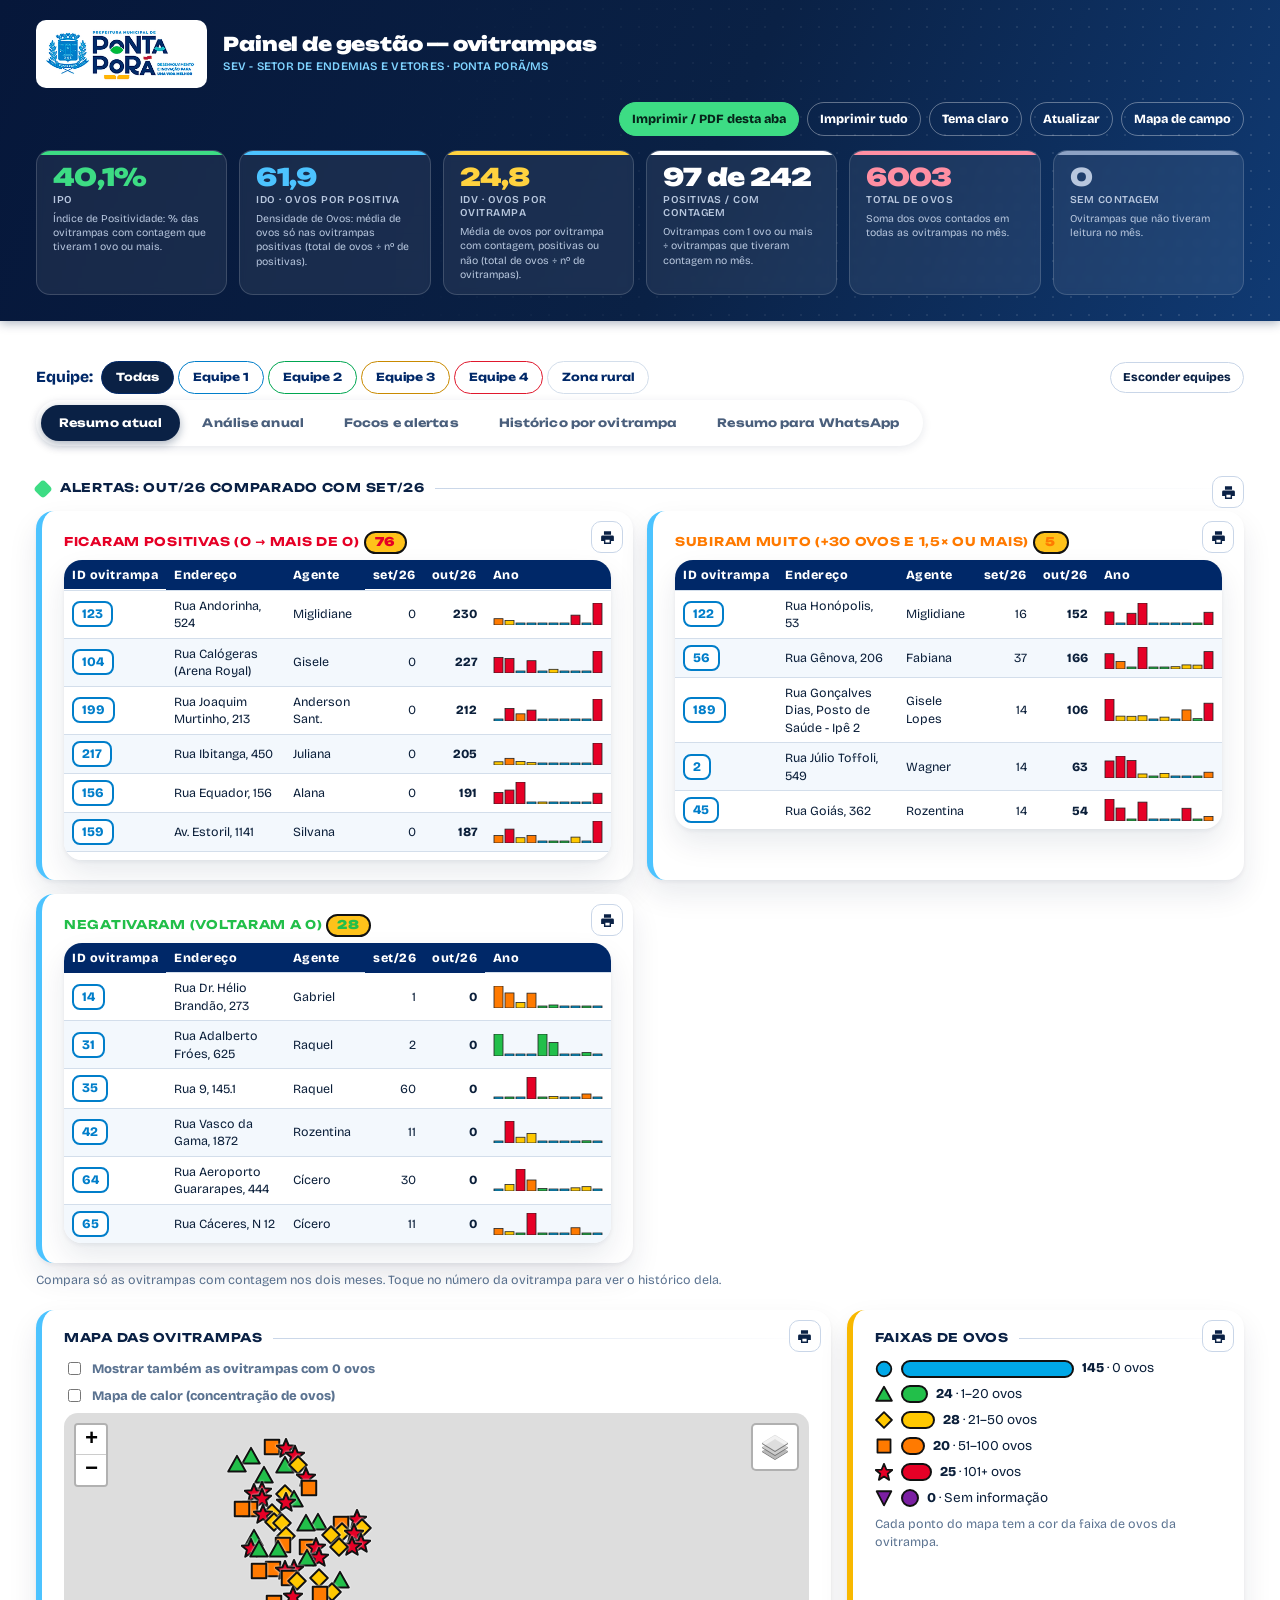
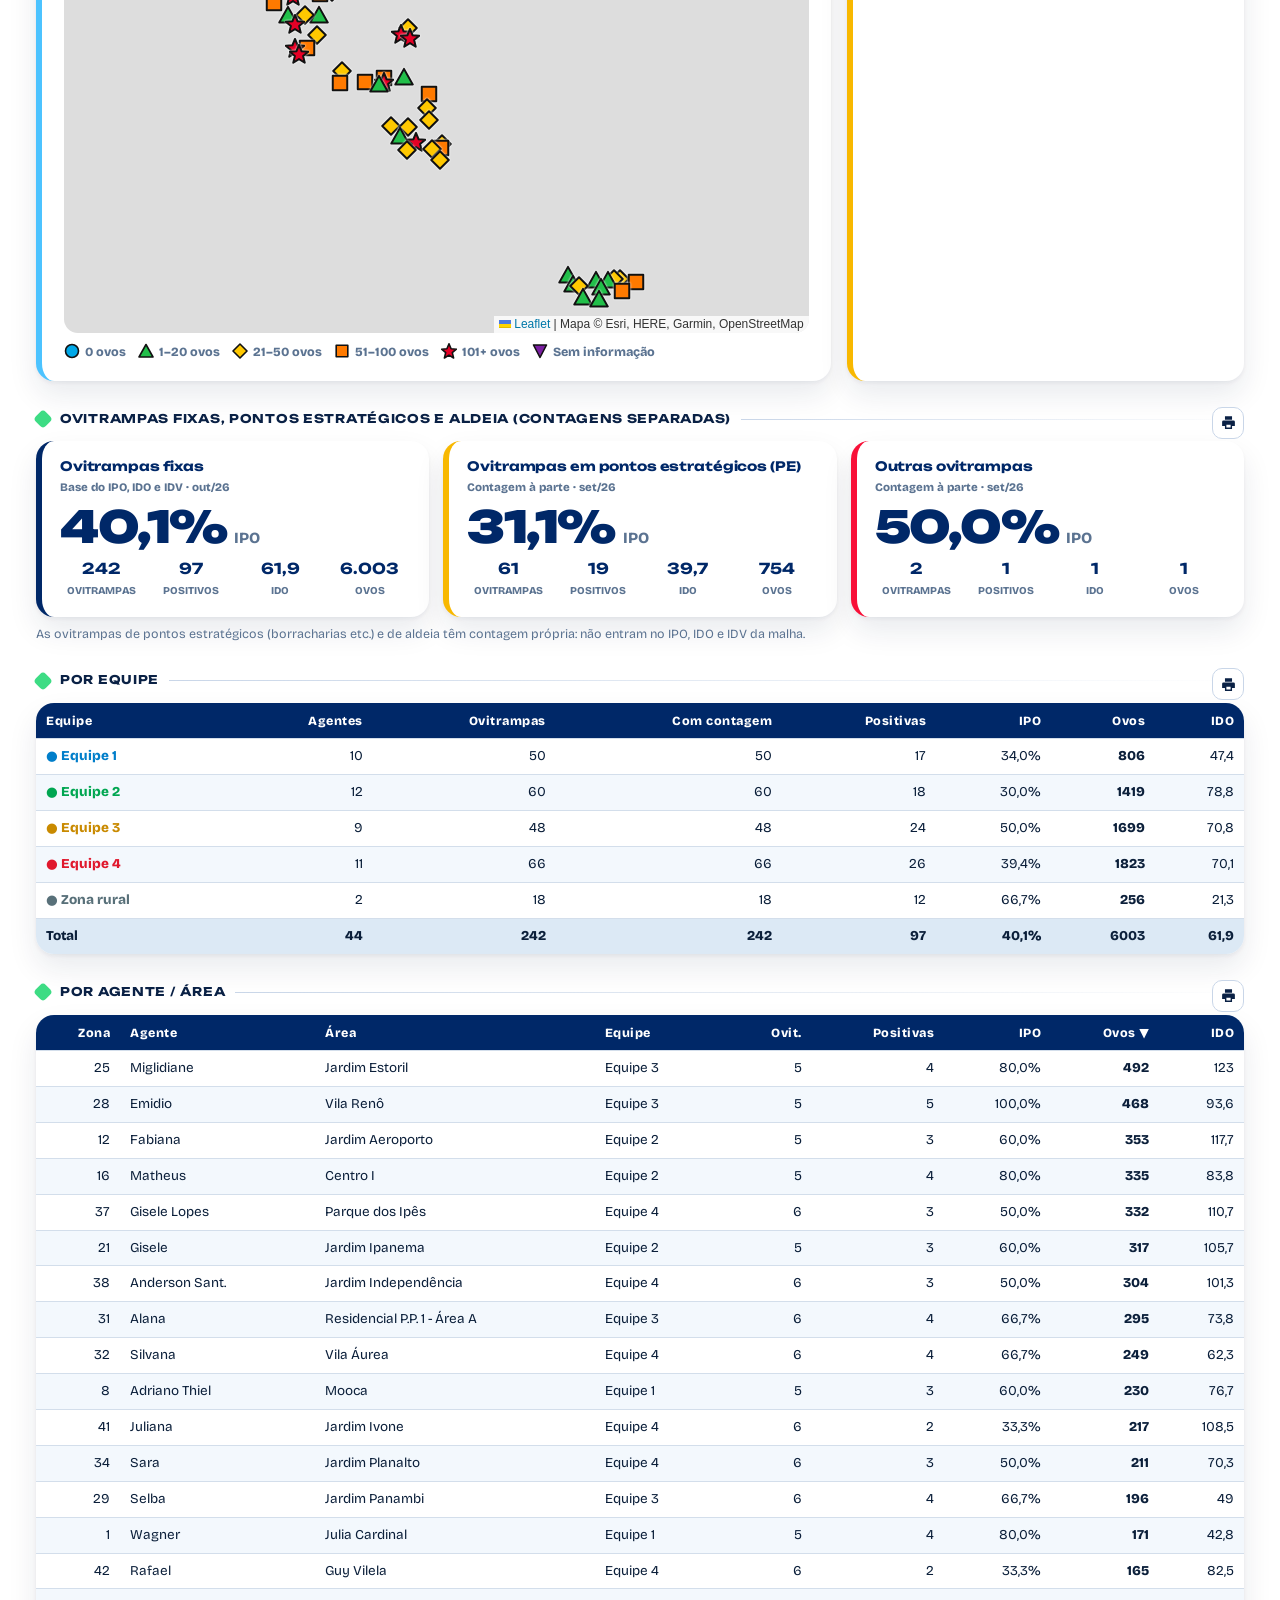
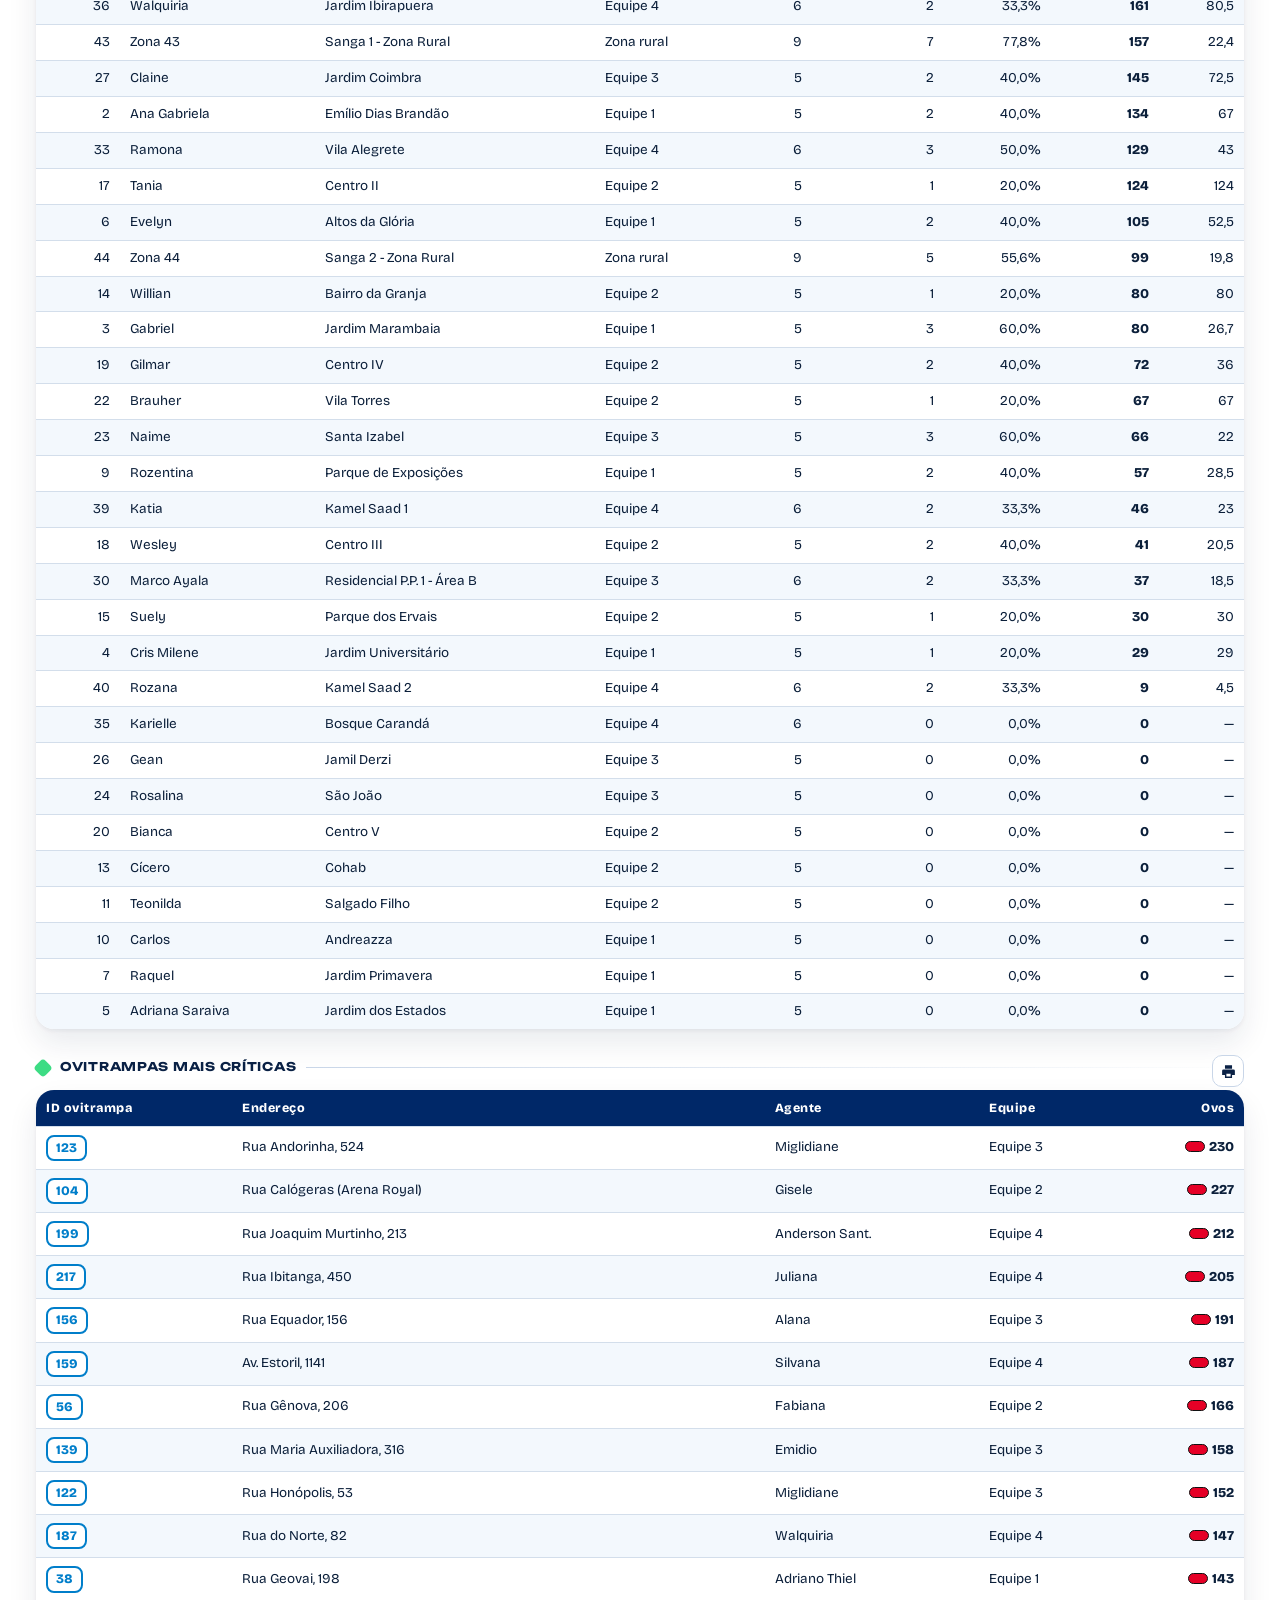
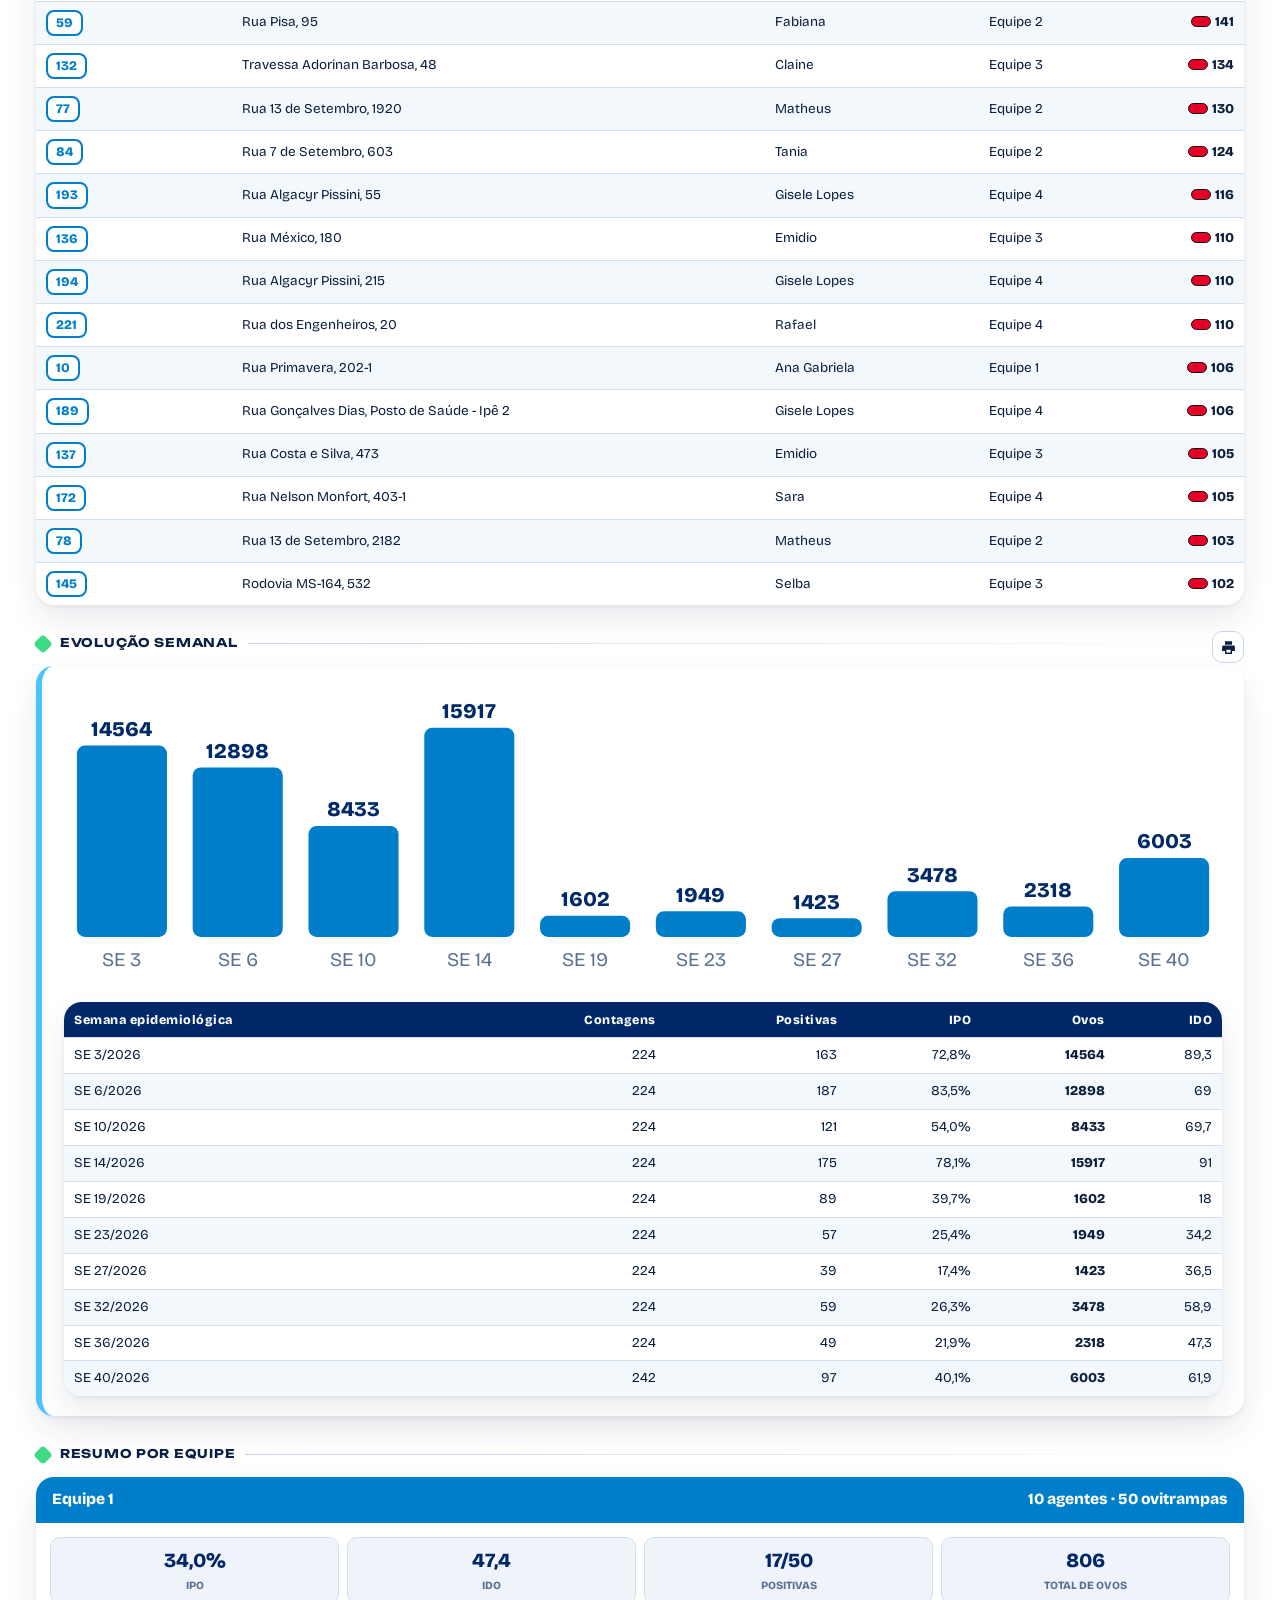
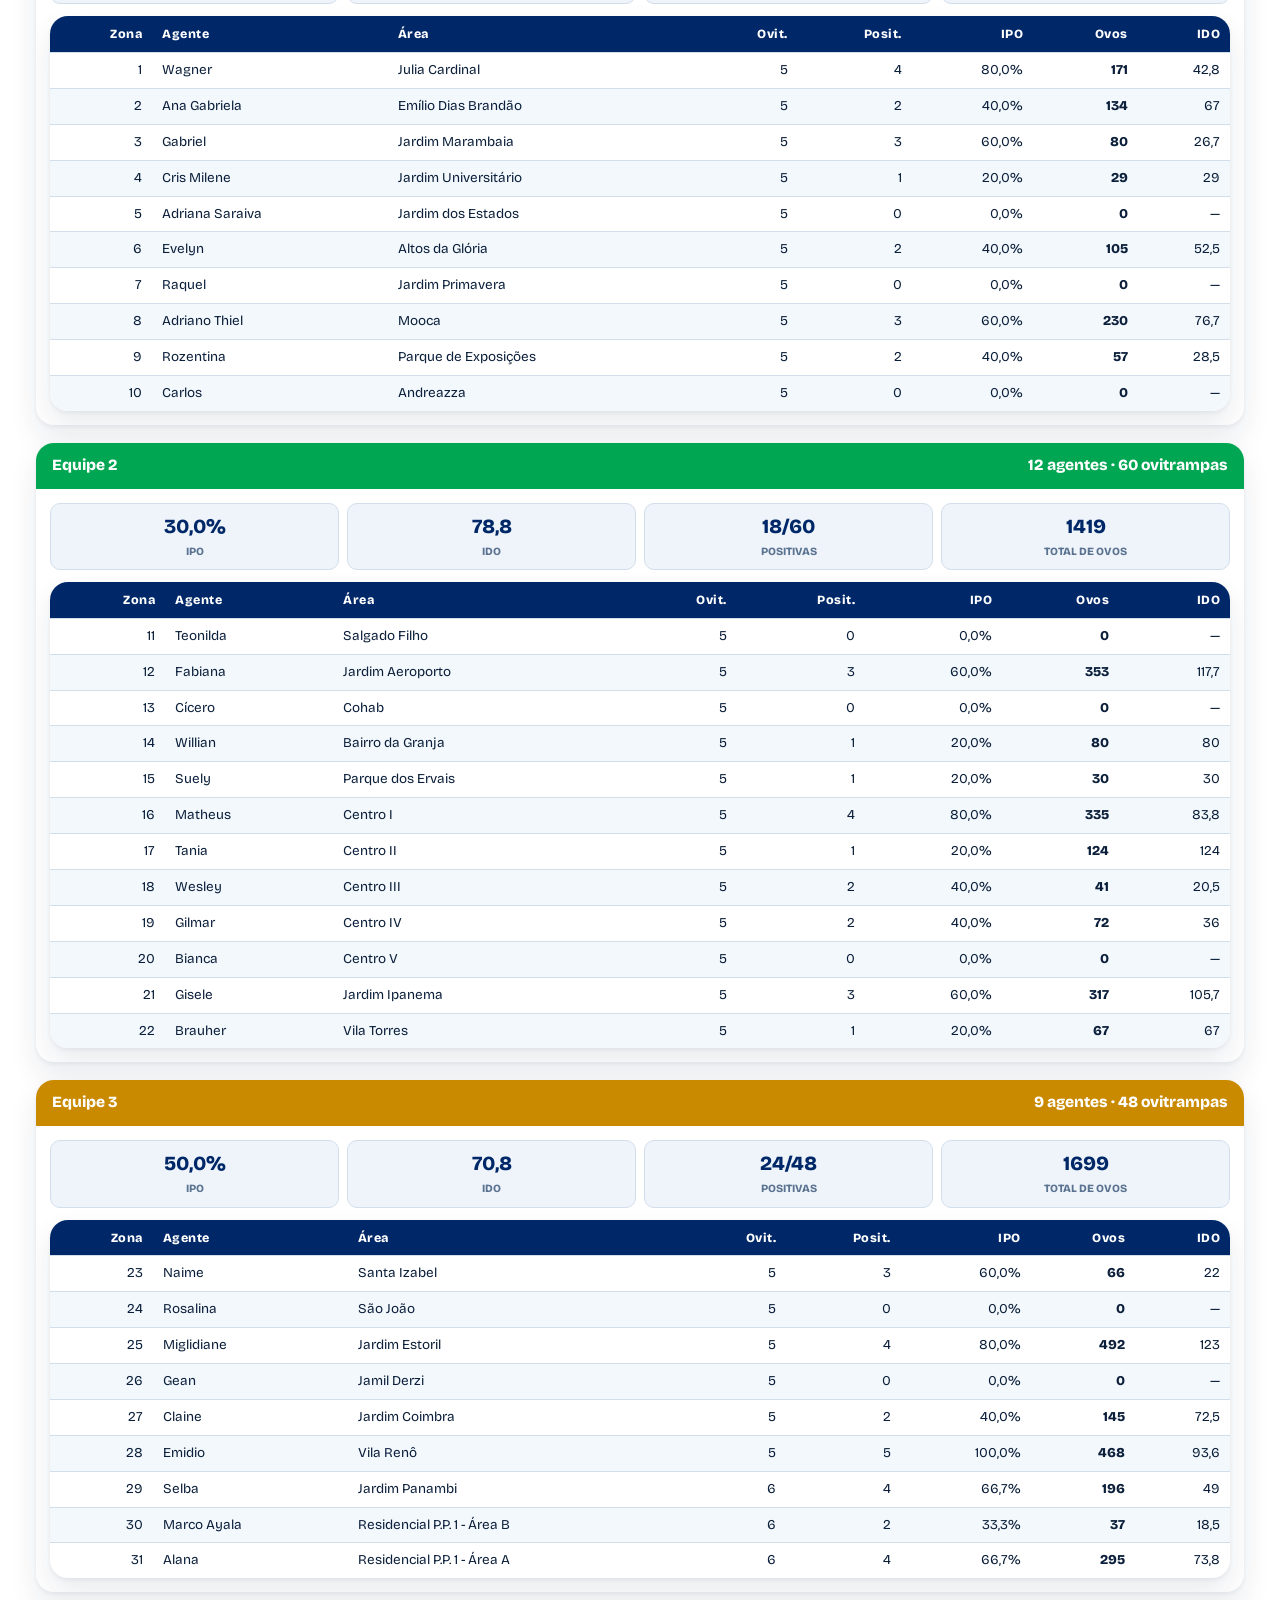
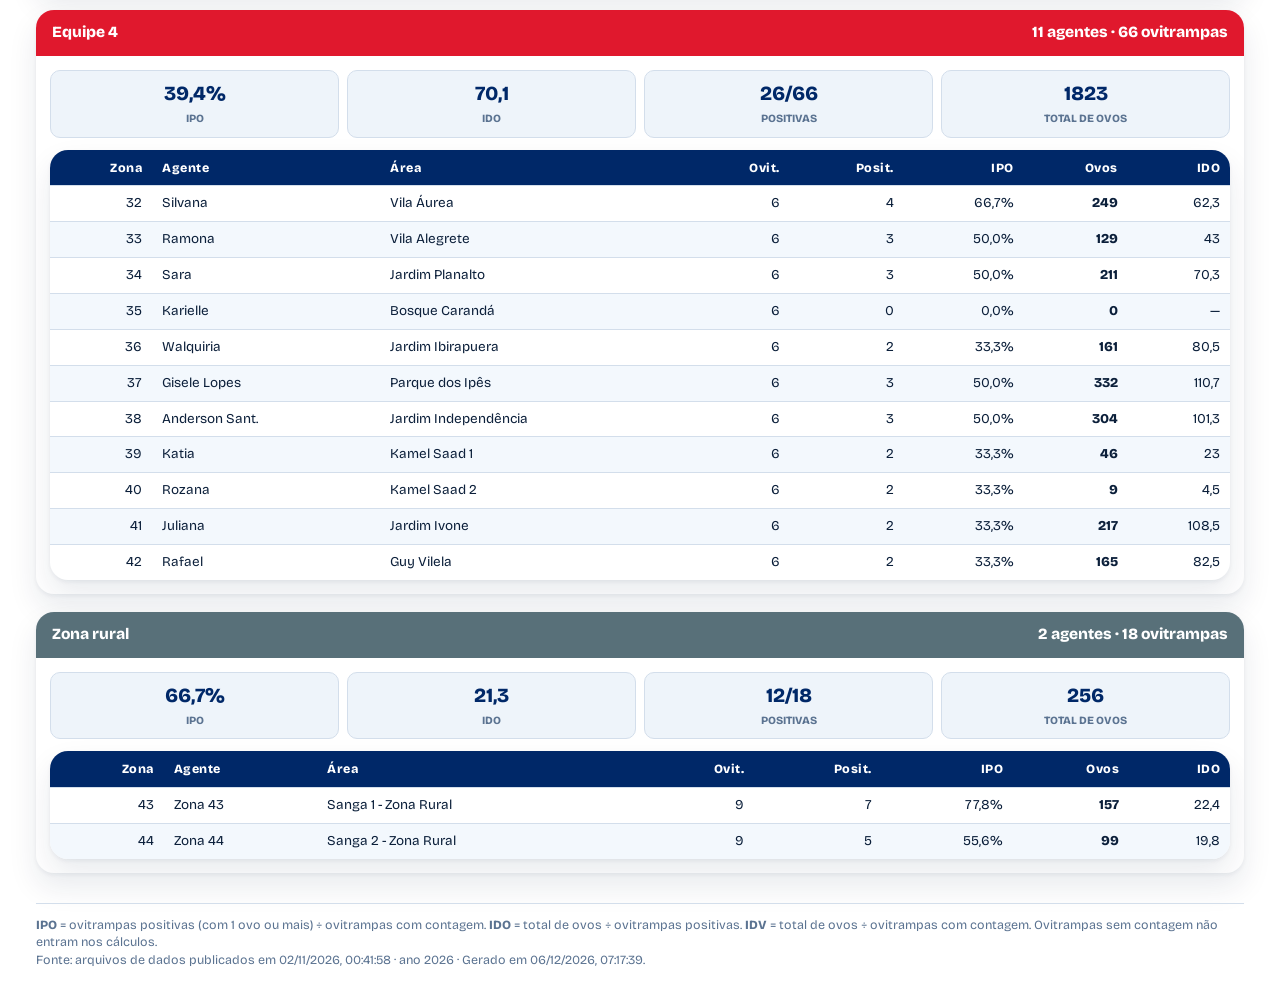
==== gestao.html @ 48244e56 "Imagens do resumo (Status e quadrada) no estilo do lira" ====
<!doctype html>
<html lang="pt-BR">
<head>
<meta charset="utf-8">
<meta name="viewport" content="width=device-width, initial-scale=1">
<meta name="theme-color" content="#002868">
<title>Painel de gestão — ovitrampas · Ponta Porã/MS</title>
<link rel="icon" type="image/png" href="assets/img/favicon.png">
<link rel="preload" href="assets/fonts/bricolage-800.woff2" as="font" type="font/woff2" crossorigin>
<link rel="preload" href="assets/fonts/unbounded-900.woff2" as="font" type="font/woff2" crossorigin>
<link rel="stylesheet" href="assets/css/tokens.css?v=28d5b64e">
<link rel="stylesheet" href="assets/vendor/leaflet.css?v=28d5b64e">
<link rel="stylesheet" href="assets/css/gestao.css?v=28d5b64e">
</head>
<body data-pagina="gestao">
<div id="splash" role="status"><div data-splash-txt>Carregando dados…</div></div>
<header class="top">
  <div class="brand"><img alt="Prefeitura Municipal de Ponta Porã" src="assets/img/logo-2x.png?v=28d5b64e" width="158" height="60"><div><h1>Painel de gestão — ovitrampas</h1><p>SEV - Setor de endemias e vetores · Ponta Porã/MS</p></div></div>
  <div class="kpis hk" id="kpis" aria-label="Indicadores gerais"></div>
  <div class="acoes noprint"><span id="atual"></span><button id="btnImp" class="pri" type="button">Imprimir / PDF desta aba</button><button id="btnImpTudo" type="button">Imprimir tudo</button><button id="btnTema" type="button" aria-pressed="false">Tema claro</button><label class="anosel" for="selAno">Ano <select id="selAno" aria-label="Ano dos resultados"></select></label><button id="btnRec" type="button">Atualizar</button><a class="bt" id="linkApp" href="index.html">Mapa de campo</a></div>
  <div class="faixa"><i style="width:38%;background:var(--navy)"></i><i style="width:30%;background:var(--blue)"></i><i style="width:14%;background:var(--green)"></i><i style="width:11%;background:var(--yellow)"></i><i style="width:7%;background:var(--red)"></i></div>
</header>
<main>
  <div id="aviso"></div>
  <section class="filtros noprint" aria-label="Filtrar por equipe"><b style="color:var(--navy)">Equipe:</b><span id="chips"></span><button type="button" id="btnEq" class="ghostbtn" aria-expanded="true">Esconder equipes</button></section>
  <nav class="tabs noprint" id="tabs" aria-label="Seções do painel"><button type="button" data-t="resumo" class="on">Resumo atual</button><button type="button" data-t="mensal">Análise anual</button><button type="button" data-t="focos">Focos e alertas</button><button type="button" data-t="hist">Histórico por ovitrampa</button><button type="button" data-t="zap">Resumo para WhatsApp</button></nav>
  <div class="tab" id="tab-resumo">
  <section id="alertas"></section>
  <section class="duas">
    <div class="cx"><h2>Mapa das ovitrampas</h2><label class="zero noprint"><input type="checkbox" class="chkZero"> Mostrar também as ovitrampas com 0 ovos</label> <label class="zero noprint"><input type="checkbox" class="chkCalor"> Mapa de calor (concentração de ovos)</label><div id="mapa"></div><div class="leg" id="leg"></div></div>
    <div class="cx"><h2>Faixas de ovos</h2><div id="dist"></div><p class="nota">Cada ponto do mapa tem a cor da faixa de ovos da ovitrampa.</p></div>
  </section>
  <section><h2>Ovitrampas fixas, pontos estratégicos e aldeia (contagens separadas)</h2><div id="aparte"></div></section>
  <section><h2>Por equipe</h2><div class="tw" id="eqTab"></div></section>
  <section><h2>Por agente / área</h2><div class="tw" id="agTab"></div></section>
  <section><h2>Ovitrampas mais críticas</h2><div class="tw" id="crit"></div></section>
  <section><h2>Evolução semanal</h2><div id="evo"></div></section>
  <section><h2 class="noprint">Resumo por equipe</h2><div id="eqCards"></div></section>
  </div>
  <div class="tab off" id="tab-mensal"></div>
  <div class="tab off" id="tab-focos"></div>
  <div class="tab off" id="tab-hist"></div>
  <div class="tab off" id="tab-zap"></div>
  <footer id="rod"></footer>
</main>



<script src="assets/vendor/leaflet.js?v=28d5b64e"></script>
<script src="assets/vendor/leaflet-heat.js?v=28d5b64e"></script>
<script src="assets/js/boot.js?v=28d5b64e"></script>
<script src="assets/js/gestao/01-base.js?v=28d5b64e"></script>
<script src="assets/js/gestao/02-anual-focos.js?v=28d5b64e"></script>
<script src="assets/js/gestao/03-alertas-hist.js?v=28d5b64e"></script>
<script src="assets/js/gestao/04-imprimir.js?v=28d5b64e"></script>
<script src="assets/js/gestao/05-whatsapp.js?v=28d5b64e"></script>
<script src="assets/js/gestao/05b-zap-imagem.js?v=0"></script>
<script src="assets/js/gestao/06-extras.js?v=28d5b64e"></script>
</body>
</html>
---- assets/css/tokens.css ----
/* tokens.css — identidade visual da Prefeitura de Ponta Porã (cores extraídas da logo oficial) */
@font-face{font-family:'Archivo';font-style:normal;font-weight:400;font-display:swap;src:url(../fonts/archivo-400.woff2) format('woff2')}
@font-face{font-family:'Archivo';font-style:normal;font-weight:600;font-display:swap;src:url(../fonts/archivo-600.woff2) format('woff2')}
@font-face{font-family:'Archivo';font-style:normal;font-weight:800;font-display:swap;src:url(../fonts/archivo-800.woff2) format('woff2')}

@font-face{font-family:'Unbounded';font-weight:700;font-display:swap;src:url(../fonts/unbounded-700.woff2) format('woff2')}
@font-face{font-family:'Unbounded';font-weight:900;font-display:swap;src:url(../fonts/unbounded-900.woff2) format('woff2')}
@font-face{font-family:'Bricolage';font-weight:400;font-display:swap;src:url(../fonts/bricolage-400.woff2) format('woff2')}
@font-face{font-family:'Bricolage';font-weight:600;font-display:swap;src:url(../fonts/bricolage-600.woff2) format('woff2')}
@font-face{font-family:'Bricolage';font-weight:800;font-display:swap;src:url(../fonts/bricolage-800.woff2) format('woff2')}

:root{
  /* marca */
  --marinho-900:#001a47; --marinho-800:#00215c; --marinho:#002868; --marinho-600:#143d86;
  --azul:#007eca; --azul-700:#0066a8; --azul-200:#bcdcf1; --azul-100:#e1f0fa; --azul-50:#f0f8fd;
  --ciano:#00a8d8; --verde:#00b838; --verde-700:#08892c; --verde-100:#dcf6e4;
  --amarelo:#f8b800; --amarelo-100:#fff3cf; --vermelho:#f81038; --vermelho-700:#c3072a; --vermelho-100:#ffe3e8;
  /* neutros com o matiz do marinho */
  --ink:#0b1f3a; --tx-2:#35506f; --mute:#5b7391; --mute-2:#8798b0;
  --line:#d3deeb; --line-2:#e6edf5; --surface:#fff; --canvas:#f3f6fb; --panel:#fff;
  /* semânticos */
  --brand:var(--marinho); --link:var(--azul-700); --err:var(--vermelho-700); --warn:#8a5300; --warn-bg:var(--amarelo-100); --ok:var(--verde-700); --sel:#ffc21a;
  /* tipografia */
  --font:'Bricolage','Archivo','Segoe UI',system-ui,-apple-system,'Helvetica Neue',Arial,sans-serif;
  --font-d:'Unbounded','Bricolage','Archivo',system-ui,sans-serif;
  --fs-xs:.75rem; --fs-sm:.8125rem; --fs-md:.9375rem; --fs-lg:1.125rem; --fs-xl:1.375rem; --fs-2xl:1.75rem;
  /* espaçamento (base 4 px) */
  --s1:4px; --s2:8px; --s3:12px; --s4:16px; --s5:24px; --s6:32px; --s7:48px;
  /* forma e profundidade */
  --r-sm:6px; --r-md:10px; --r-lg:16px; --r-pill:999px;
  --sh-1:0 1px 2px rgba(0,26,71,.07),0 0 0 1px rgba(0,26,71,.03);
  --sh-2:0 6px 18px rgba(0,26,71,.11),0 1px 3px rgba(0,26,71,.07);
  --sh-3:0 24px 64px rgba(0,26,71,.30);
  --focus:0 0 0 3px rgba(0,126,202,.38);
  /* assinatura institucional: faixa nas cores da logo */
  --faixa:linear-gradient(90deg,var(--marinho) 0 38%,var(--azul) 38% 68%,var(--verde) 68% 82%,var(--amarelo) 82% 93%,var(--vermelho) 93% 100%);
  /* faixas de ovos: cores fortes da família da logo (limites das faixas inalterados) */
  --ov-0:#00a8e8; --ov-1:#22bf4a; --ov-2:#ffc800; --ov-3:#ff7a00; --ov-4:#e60026; --ov-n:#7b1fa2;
}
---- assets/vendor/leaflet.css ----
/* required styles */

.leaflet-pane,
.leaflet-tile,
.leaflet-marker-icon,
.leaflet-marker-shadow,
.leaflet-tile-container,
.leaflet-pane > svg,
.leaflet-pane > canvas,
.leaflet-zoom-box,
.leaflet-image-layer,
.leaflet-layer {
	position: absolute;
	left: 0;
	top: 0;
	}
.leaflet-container {
	overflow: hidden;
	}
.leaflet-tile,
.leaflet-marker-icon,
.leaflet-marker-shadow {
	-webkit-user-select: none;
	   -moz-user-select: none;
	        user-select: none;
	  -webkit-user-drag: none;
	}
/* Prevents IE11 from highlighting tiles in blue */
.leaflet-tile::selection {
	background: transparent;
}
/* Safari renders non-retina tile on retina better with this, but Chrome is worse */
.leaflet-safari .leaflet-tile {
	image-rendering: -webkit-optimize-contrast;
	}
/* hack that prevents hw layers "stretching" when loading new tiles */
.leaflet-safari .leaflet-tile-container {
	width: 1600px;
	height: 1600px;
	-webkit-transform-origin: 0 0;
	}
.leaflet-marker-icon,
.leaflet-marker-shadow {
	display: block;
	}
/* .leaflet-container svg: reset svg max-width decleration shipped in Joomla! (joomla.org) 3.x */
/* .leaflet-container img: map is broken in FF if you have max-width: 100% on tiles */
.leaflet-container .leaflet-overlay-pane svg {
	max-width: none !important;
	max-height: none !important;
	}
.leaflet-container .leaflet-marker-pane img,
.leaflet-container .leaflet-shadow-pane img,
.leaflet-container .leaflet-tile-pane img,
.leaflet-container img.leaflet-image-layer,
.leaflet-container .leaflet-tile {
	max-width: none !important;
	max-height: none !important;
	width: auto;
	padding: 0;
	}

.leaflet-container img.leaflet-tile {
	/* See: https://bugs.chromium.org/p/chromium/issues/detail?id=600120 */
	mix-blend-mode: plus-lighter;
}

.leaflet-container.leaflet-touch-zoom {
	-ms-touch-action: pan-x pan-y;
	touch-action: pan-x pan-y;
	}
.leaflet-container.leaflet-touch-drag {
	-ms-touch-action: pinch-zoom;
	/* Fallback for FF which doesn't support pinch-zoom */
	touch-action: none;
	touch-action: pinch-zoom;
}
.leaflet-container.leaflet-touch-drag.leaflet-touch-zoom {
	-ms-touch-action: none;
	touch-action: none;
}
.leaflet-container {
	-webkit-tap-highlight-color: transparent;
}
.leaflet-container a {
	-webkit-tap-highlight-color: rgba(51, 181, 229, 0.4);
}
.leaflet-tile {
	filter: inherit;
	visibility: hidden;
	}
.leaflet-tile-loaded {
	visibility: inherit;
	}
.leaflet-zoom-box {
	width: 0;
	height: 0;
	-moz-box-sizing: border-box;
	     box-sizing: border-box;
	z-index: 800;
	}
/* workaround for https://bugzilla.mozilla.org/show_bug.cgi?id=888319 */
.leaflet-overlay-pane svg {
	-moz-user-select: none;
	}

.leaflet-pane         { z-index: 400; }

.leaflet-tile-pane    { z-index: 200; }
.leaflet-overlay-pane { z-index: 400; }
.leaflet-shadow-pane  { z-index: 500; }
.leaflet-marker-pane  { z-index: 600; }
.leaflet-tooltip-pane   { z-index: 650; }
.leaflet-popup-pane   { z-index: 700; }

.leaflet-map-pane canvas { z-index: 100; }
.leaflet-map-pane svg    { z-index: 200; }

.leaflet-vml-shape {
	width: 1px;
	height: 1px;
	}
.lvml {
	behavior: url(#default#VML);
	display: inline-block;
	position: absolute;
	}


/* control positioning */

.leaflet-control {
	position: relative;
	z-index: 800;
	pointer-events: visiblePainted; /* IE 9-10 doesn't have auto */
	pointer-events: auto;
	}
.leaflet-top,
.leaflet-bottom {
	position: absolute;
	z-index: 1000;
	pointer-events: none;
	}
.leaflet-top {
	top: 0;
	}
.leaflet-right {
	right: 0;
	}
.leaflet-bottom {
	bottom: 0;
	}
.leaflet-left {
	left: 0;
	}
.leaflet-control {
	float: left;
	clear: both;
	}
.leaflet-right .leaflet-control {
	float: right;
	}
.leaflet-top .leaflet-control {
	margin-top: 10px;
	}
.leaflet-bottom .leaflet-control {
	margin-bottom: 10px;
	}
.leaflet-left .leaflet-control {
	margin-left: 10px;
	}
.leaflet-right .leaflet-control {
	margin-right: 10px;
	}


/* zoom and fade animations */

.leaflet-fade-anim .leaflet-popup {
	opacity: 0;
	-webkit-transition: opacity 0.2s linear;
	   -moz-transition: opacity 0.2s linear;
	        transition: opacity 0.2s linear;
	}
.leaflet-fade-anim .leaflet-map-pane .leaflet-popup {
	opacity: 1;
	}
.leaflet-zoom-animated {
	-webkit-transform-origin: 0 0;
	    -ms-transform-origin: 0 0;
	        transform-origin: 0 0;
	}
svg.leaflet-zoom-animated {
	will-change: transform;
}

.leaflet-zoom-anim .leaflet-zoom-animated {
	-webkit-transition: -webkit-transform 0.25s cubic-bezier(0,0,0.25,1);
	   -moz-transition:    -moz-transform 0.25s cubic-bezier(0,0,0.25,1);
	        transition:         transform 0.25s cubic-bezier(0,0,0.25,1);
	}
.leaflet-zoom-anim .leaflet-tile,
.leaflet-pan-anim .leaflet-tile {
	-webkit-transition: none;
	   -moz-transition: none;
	        transition: none;
	}

.leaflet-zoom-anim .leaflet-zoom-hide {
	visibility: hidden;
	}


/* cursors */

.leaflet-interactive {
	cursor: pointer;
	}
.leaflet-grab {
	cursor: -webkit-grab;
	cursor:    -moz-grab;
	cursor:         grab;
	}
.leaflet-crosshair,
.leaflet-crosshair .leaflet-interactive {
	cursor: crosshair;
	}
.leaflet-popup-pane,
.leaflet-control {
	cursor: auto;
	}
.leaflet-dragging .leaflet-grab,
.leaflet-dragging .leaflet-grab .leaflet-interactive,
.leaflet-dragging .leaflet-marker-draggable {
	cursor: move;
	cursor: -webkit-grabbing;
	cursor:    -moz-grabbing;
	cursor:         grabbing;
	}

/* marker & overlays interactivity */
.leaflet-marker-icon,
.leaflet-marker-shadow,
.leaflet-image-layer,
.leaflet-pane > svg path,
.leaflet-tile-container {
	pointer-events: none;
	}

.leaflet-marker-icon.leaflet-interactive,
.leaflet-image-layer.leaflet-interactive,
.leaflet-pane > svg path.leaflet-interactive,
svg.leaflet-image-layer.leaflet-interactive path {
	pointer-events: visiblePainted; /* IE 9-10 doesn't have auto */
	pointer-events: auto;
	}

/* visual tweaks */

.leaflet-container {
	background: #ddd;
	outline-offset: 1px;
	}
.leaflet-container a {
	color: #0078A8;
	}
.leaflet-zoom-box {
	border: 2px dotted #38f;
	background: rgba(255,255,255,0.5);
	}


/* general typography */
.leaflet-container {
	font-family: "Helvetica Neue", Arial, Helvetica, sans-serif;
	font-size: 12px;
	font-size: 0.75rem;
	line-height: 1.5;
	}


/* general toolbar styles */

.leaflet-bar {
	box-shadow: 0 1px 5px rgba(0,0,0,0.65);
	border-radius: 4px;
	}
.leaflet-bar a {
	background-color: #fff;
	border-bottom: 1px solid #ccc;
	width: 26px;
	height: 26px;
	line-height: 26px;
	display: block;
	text-align: center;
	text-decoration: none;
	color: black;
	}
.leaflet-bar a,
.leaflet-control-layers-toggle {
	background-position: 50% 50%;
	background-repeat: no-repeat;
	display: block;
	}
.leaflet-bar a:hover,
.leaflet-bar a:focus {
	background-color: #f4f4f4;
	}
.leaflet-bar a:first-child {
	border-top-left-radius: 4px;
	border-top-right-radius: 4px;
	}
.leaflet-bar a:last-child {
	border-bottom-left-radius: 4px;
	border-bottom-right-radius: 4px;
	border-bottom: none;
	}
.leaflet-bar a.leaflet-disabled {
	cursor: default;
	background-color: #f4f4f4;
	color: #bbb;
	}

.leaflet-touch .leaflet-bar a {
	width: 30px;
	height: 30px;
	line-height: 30px;
	}
.leaflet-touch .leaflet-bar a:first-child {
	border-top-left-radius: 2px;
	border-top-right-radius: 2px;
	}
.leaflet-touch .leaflet-bar a:last-child {
	border-bottom-left-radius: 2px;
	border-bottom-right-radius: 2px;
	}

/* zoom control */

.leaflet-control-zoom-in,
.leaflet-control-zoom-out {
	font: bold 18px 'Lucida Console', Monaco, monospace;
	text-indent: 1px;
	}

.leaflet-touch .leaflet-control-zoom-in, .leaflet-touch .leaflet-control-zoom-out  {
	font-size: 22px;
	}


/* layers control */

.leaflet-control-layers {
	box-shadow: 0 1px 5px rgba(0,0,0,0.4);
	background: #fff;
	border-radius: 5px;
	}
.leaflet-control-layers-toggle {
	background-image: url(images/layers.png);
	width: 36px;
	height: 36px;
	}
.leaflet-retina .leaflet-control-layers-toggle {
	background-image: url(images/layers-2x.png);
	background-size: 26px 26px;
	}
.leaflet-touch .leaflet-control-layers-toggle {
	width: 44px;
	height: 44px;
	}
.leaflet-control-layers .leaflet-control-layers-list,
.leaflet-control-layers-expanded .leaflet-control-layers-toggle {
	display: none;
	}
.leaflet-control-layers-expanded .leaflet-control-layers-list {
	display: block;
	position: relative;
	}
.leaflet-control-layers-expanded {
	padding: 6px 10px 6px 6px;
	color: #333;
	background: #fff;
	}
.leaflet-control-layers-scrollbar {
	overflow-y: scroll;
	overflow-x: hidden;
	padding-right: 5px;
	}
.leaflet-control-layers-selector {
	margin-top: 2px;
	position: relative;
	top: 1px;
	}
.leaflet-control-layers label {
	display: block;
	font-size: 13px;
	font-size: 1.08333em;
	}
.leaflet-control-layers-separator {
	height: 0;
	border-top: 1px solid #ddd;
	margin: 5px -10px 5px -6px;
	}

/* Default icon URLs */
.leaflet-default-icon-path { /* used only in path-guessing heuristic, see L.Icon.Default */
	background-image: url(images/marker-icon.png);
	}


/* attribution and scale controls */

.leaflet-container .leaflet-control-attribution {
	background: #fff;
	background: rgba(255, 255, 255, 0.8);
	margin: 0;
	}
.leaflet-control-attribution,
.leaflet-control-scale-line {
	padding: 0 5px;
	color: #333;
	line-height: 1.4;
	}
.leaflet-control-attribution a {
	text-decoration: none;
	}
.leaflet-control-attribution a:hover,
.leaflet-control-attribution a:focus {
	text-decoration: underline;
	}
.leaflet-attribution-flag {
	display: inline !important;
	vertical-align: baseline !important;
	width: 1em;
	height: 0.6669em;
	}
.leaflet-left .leaflet-control-scale {
	margin-left: 5px;
	}
.leaflet-bottom .leaflet-control-scale {
	margin-bottom: 5px;
	}
.leaflet-control-scale-line {
	border: 2px solid #777;
	border-top: none;
	line-height: 1.1;
	padding: 2px 5px 1px;
	white-space: nowrap;
	-moz-box-sizing: border-box;
	     box-sizing: border-box;
	background: rgba(255, 255, 255, 0.8);
	text-shadow: 1px 1px #fff;
	}
.leaflet-control-scale-line:not(:first-child) {
	border-top: 2px solid #777;
	border-bottom: none;
	margin-top: -2px;
	}
.leaflet-control-scale-line:not(:first-child):not(:last-child) {
	border-bottom: 2px solid #777;
	}

.leaflet-touch .leaflet-control-attribution,
.leaflet-touch .leaflet-control-layers,
.leaflet-touch .leaflet-bar {
	box-shadow: none;
	}
.leaflet-touch .leaflet-control-layers,
.leaflet-touch .leaflet-bar {
	border: 2px solid rgba(0,0,0,0.2);
	background-clip: padding-box;
	}


/* popup */

.leaflet-popup {
	position: absolute;
	text-align: center;
	margin-bottom: 20px;
	}
.leaflet-popup-content-wrapper {
	padding: 1px;
	text-align: left;
	border-radius: 12px;
	}
.leaflet-popup-content {
	margin: 13px 24px 13px 20px;
	line-height: 1.3;
	font-size: 13px;
	font-size: 1.08333em;
	min-height: 1px;
	}
.leaflet-popup-content p {
	margin: 17px 0;
	margin: 1.3em 0;
	}
.leaflet-popup-tip-container {
	width: 40px;
	height: 20px;
	position: absolute;
	left: 50%;
	margin-top: -1px;
	margin-left: -20px;
	overflow: hidden;
	pointer-events: none;
	}
.leaflet-popup-tip {
	width: 17px;
	height: 17px;
	padding: 1px;

	margin: -10px auto 0;
	pointer-events: auto;

	-webkit-transform: rotate(45deg);
	   -moz-transform: rotate(45deg);
	    -ms-transform: rotate(45deg);
	        transform: rotate(45deg);
	}
.leaflet-popup-content-wrapper,
.leaflet-popup-tip {
	background: white;
	color: #333;
	box-shadow: 0 3px 14px rgba(0,0,0,0.4);
	}
.leaflet-container a.leaflet-popup-close-button {
	position: absolute;
	top: 0;
	right: 0;
	border: none;
	text-align: center;
	width: 24px;
	height: 24px;
	font: 16px/24px Tahoma, Verdana, sans-serif;
	color: #757575;
	text-decoration: none;
	background: transparent;
	}
.leaflet-container a.leaflet-popup-close-button:hover,
.leaflet-container a.leaflet-popup-close-button:focus {
	color: #585858;
	}
.leaflet-popup-scrolled {
	overflow: auto;
	}

.leaflet-oldie .leaflet-popup-content-wrapper {
	-ms-zoom: 1;
	}
.leaflet-oldie .leaflet-popup-tip {
	width: 24px;
	margin: 0 auto;

	-ms-filter: "progid:DXImageTransform.Microsoft.Matrix(M11=0.70710678, M12=0.70710678, M21=-0.70710678, M22=0.70710678)";
	filter: progid:DXImageTransform.Microsoft.Matrix(M11=0.70710678, M12=0.70710678, M21=-0.70710678, M22=0.70710678);
	}

.leaflet-oldie .leaflet-control-zoom,
.leaflet-oldie .leaflet-control-layers,
.leaflet-oldie .leaflet-popup-content-wrapper,
.leaflet-oldie .leaflet-popup-tip {
	border: 1px solid #999;
	}


/* div icon */

.leaflet-div-icon {
	background: #fff;
	border: 1px solid #666;
	}


/* Tooltip */
/* Base styles for the element that has a tooltip */
.leaflet-tooltip {
	position: absolute;
	padding: 6px;
	background-color: #fff;
	border: 1px solid #fff;
	border-radius: 3px;
	color: #222;
	white-space: nowrap;
	-webkit-user-select: none;
	-moz-user-select: none;
	-ms-user-select: none;
	user-select: none;
	pointer-events: none;
	box-shadow: 0 1px 3px rgba(0,0,0,0.4);
	}
.leaflet-tooltip.leaflet-interactive {
	cursor: pointer;
	pointer-events: auto;
	}
.leaflet-tooltip-top:before,
.leaflet-tooltip-bottom:before,
.leaflet-tooltip-left:before,
.leaflet-tooltip-right:before {
	position: absolute;
	pointer-events: none;
	border: 6px solid transparent;
	background: transparent;
	content: "";
	}

/* Directions */

.leaflet-tooltip-bottom {
	margin-top: 6px;
}
.leaflet-tooltip-top {
	margin-top: -6px;
}
.leaflet-tooltip-bottom:before,
.leaflet-tooltip-top:before {
	left: 50%;
	margin-left: -6px;
	}
.leaflet-tooltip-top:before {
	bottom: 0;
	margin-bottom: -12px;
	border-top-color: #fff;
	}
.leaflet-tooltip-bottom:before {
	top: 0;
	margin-top: -12px;
	margin-left: -6px;
	border-bottom-color: #fff;
	}
.leaflet-tooltip-left {
	margin-left: -6px;
}
.leaflet-tooltip-right {
	margin-left: 6px;
}
.leaflet-tooltip-left:before,
.leaflet-tooltip-right:before {
	top: 50%;
	margin-top: -6px;
	}
.leaflet-tooltip-left:before {
	right: 0;
	margin-right: -12px;
	border-left-color: #fff;
	}
.leaflet-tooltip-right:before {
	left: 0;
	margin-left: -12px;
	border-right-color: #fff;
	}

/* Printing */

@media print {
	/* Prevent printers from removing background-images of controls. */
	.leaflet-control {
		-webkit-print-color-adjust: exact;
		print-color-adjust: exact;
		}
	}
---- assets/css/gestao.css ----
:root{--navy:var(--marinho);--blue:var(--azul);--green:var(--verde);--yellow:var(--amarelo);--red:var(--vermelho);--bg:var(--canvas);--card:var(--surface)}
*{box-sizing:border-box}
html{-webkit-text-size-adjust:100%}
body{margin:0;font-family:'Bricolage','Archivo','Segoe UI',system-ui,-apple-system,sans-serif;color:var(--ink);background:var(--bg);font-size:15px;line-height:1.4}
h1,h2,h3{margin:0}
.top{background:#fff;position:relative;padding:14px 20px 18px;display:flex;flex-wrap:wrap;align-items:center;gap:14px;justify-content:space-between;border-bottom:1px solid var(--line)}
.brand{display:flex;align-items:center;gap:16px;min-width:0}
.brand img{height:64px;width:auto;display:block}
.brand h1{font-size:22px;font-weight:800;color:var(--navy)}
.brand p{margin:2px 0 0;color:var(--blue);font-weight:700;font-size:13.5px}
.faixa{position:absolute;left:0;right:0;bottom:0;height:6px;display:flex}
.faixa i{display:block;height:100%}
.acoes{display:flex;flex-wrap:wrap;align-items:center;gap:8px}
.acoes span{color:var(--mute);font-size:12.5px;font-weight:600}
button,.bt{font:inherit;font-weight:800;font-size:13.5px;border:2px solid var(--line);background:#fff;color:var(--navy);padding:9px 14px;border-radius:10px;cursor:pointer;text-decoration:none;display:inline-block}
button:hover,.bt:hover{background:#eaf3fb}
button.pri{background:var(--navy);border-color:var(--navy);color:#fff}
main{max-width:1240px;margin:0 auto;padding:18px 16px 40px}
section{margin-top:22px}
h2{font-size:18px;font-weight:800;color:var(--navy);margin-bottom:10px;display:flex;align-items:center;gap:10px}
h2::after{content:'';flex:1;height:2px;background:linear-gradient(90deg,var(--blue) 0 60px,var(--yellow) 60px 90px,var(--line) 90px)}
.filtros{display:flex;flex-wrap:wrap;gap:8px;align-items:center}
.chip{padding:8px 14px;border-radius:999px;border:2px solid var(--line);background:#fff;font-weight:800;font-size:13px;cursor:pointer}
.chip.on{background:var(--navy);border-color:var(--navy);color:#fff}
.kpis{display:grid;grid-template-columns:repeat(auto-fit,minmax(150px,1fr));gap:12px}
.kpi{background:var(--card);border:1.5px solid var(--line);border-radius:14px;padding:14px 10px;text-align:center}
.kpi b{display:block;font-size:30px;color:var(--navy);line-height:1.1}
.kpi span{font-size:11.5px;color:var(--mute);font-weight:800;text-transform:uppercase;letter-spacing:.03em}
.duas{display:grid;grid-template-columns:2fr 1fr;gap:16px}
@media (max-width:900px){.duas{grid-template-columns:1fr}.brand img{height:52px}.brand h1{font-size:18px}}
.cx{background:var(--card);border:1.5px solid var(--line);border-radius:14px;padding:14px}
#mapa{height:460px;border-radius:10px;border:2px solid var(--navy)}
.leg{display:flex;flex-wrap:wrap;gap:12px;margin-top:10px;font-size:12.5px;font-weight:700;color:var(--mute)}
.leg i{display:inline-block;width:14px;height:14px;border-radius:50%;border:2px solid #111;vertical-align:-2px;margin-right:5px}
.bandbar{display:flex;align-items:center;gap:8px;margin:7px 0;font-size:13.5px}
.bandbar i{display:inline-block;flex:none;height:18px;border:2px solid #111;border-radius:9px;min-width:18px}
.bandbar span{white-space:nowrap}
.tw{overflow-x:auto;background:var(--card);border:1.5px solid var(--line);border-radius:12px}
table{border-collapse:collapse;width:100%;font-size:13.5px}
th{background:var(--navy);color:#fff;text-align:left;padding:9px 10px;white-space:nowrap;font-size:12.5px;position:sticky;top:0}
th.n,td.n{text-align:right}
th button{all:unset;cursor:pointer;font-weight:800}
td{padding:8px 10px;border-top:1px solid var(--line)}
tbody tr:nth-child(even){background:#f3f8fd}
.pill{display:inline-block;min-width:36px;text-align:center;padding:1px 9px;border-radius:999px;background:#ffc21a;border:2px solid #111;font-weight:800}
.ch{display:inline-block;width:20px;height:11px;border-radius:6px;border:1.5px solid #111;vertical-align:-1px;margin-right:4px}
.eqcard{background:var(--card);border:1.5px solid var(--line);border-radius:14px;overflow:hidden;margin-bottom:18px}
.eqcard header{padding:12px 16px;color:#fff;display:flex;justify-content:space-between;flex-wrap:wrap;gap:8px;font-weight:800}
.eqcard .corpo{padding:14px}
.mini{display:grid;grid-template-columns:repeat(auto-fit,minmax(110px,1fr));gap:8px;margin-bottom:12px}
.mini div{background:#eef4fa;border:1.5px solid var(--line);border-radius:10px;padding:8px;text-align:center}
.mini b{display:block;font-size:20px;color:var(--navy)}
.mini span{font-size:11px;color:var(--mute);font-weight:800;text-transform:uppercase}
.nota{color:var(--mute);font-size:12.5px;margin:8px 0}
footer{margin-top:30px;color:var(--mute);font-size:12.5px;border-top:1px solid var(--line);padding-top:12px}
.aviso{background:#fff7e0;border:1.5px solid #f0c24a;border-radius:10px;padding:8px 12px;font-weight:700;color:#7a5200;margin-top:12px}
.leaflet-popup-content{font-family:inherit;font-size:13px;line-height:1.35}
.tabs{display:flex;gap:6px;margin-top:14px;border-bottom:2px solid var(--line);flex-wrap:wrap}
.tabs button{border:0;border-radius:10px 10px 0 0;background:transparent;font-weight:800;padding:11px 16px;color:var(--mute);cursor:pointer;border-bottom:4px solid transparent;margin-bottom:-2px;font-size:14px}
.tabs button.on{color:var(--navy);border-bottom-color:var(--blue);background:#fff}
.tab.off{display:none}
.duas3,.duas2{display:grid;grid-template-columns:1fr 1fr;gap:16px;margin-top:16px}
@media (max-width:900px){.duas3,.duas2{grid-template-columns:1fr}}
.ins{margin:0;padding-left:20px}.ins li{margin:7px 0}
.sobe{color:#C62828;font-weight:800}.desce{color:#0a7a2f;font-weight:800}
.kpi small{display:block;margin-top:3px;font-size:12px;min-height:16px}
.cx h3{margin:0 0 6px;color:var(--navy);font-size:15px}
table.heat{font-size:12.5px}
table.heat td.n{text-align:center;min-width:46px;font-weight:700;border-left:1px solid #fff}
table.heat th.selc,table.heat td.selc{box-shadow:inset 0 0 0 2px #002B68}
table.heat tr.tit td{border-top:2px solid var(--line)}
table.heat td:first-child{position:sticky;left:0;background:#fff;z-index:1}
tr.sel td{background:#fff4cc!important}
#mapaM{height:460px;border-radius:10px;border:2px solid var(--navy)}
.bandbars{max-width:640px}
input[type=range]{accent-color:var(--blue)}
@media print{
  @page{size:A4;margin:10mm}
  body{background:#fff;font-size:11.5px;-webkit-print-color-adjust:exact;print-color-adjust:exact}
  .noprint{display:none!important}
  .top{padding:0 0 12px}
  main{padding:0;max-width:none}
  section{margin-top:14px}
  h2{break-after:avoid;font-size:16px}
  .kpis,.cx,.kpi,.mini,tr,.leg{break-inside:avoid}
  .eqcard{break-before:page;break-inside:auto}
  .tw{overflow:visible;max-height:none!important;border:1px solid var(--line)}
  section{break-inside:auto}
  .heat tr{break-inside:avoid}
  table{font-size:11px}
  thead{display:table-header-group}
  th{position:static;padding:6px 8px}
  td{padding:5px 8px}
  #mapa,#mapaM{height:340px}
  .tabs{display:none}
  table.heat td:first-child{position:static}
  table.heat{font-size:10px}
  .duas{grid-template-columns:1.6fr 1fr}
}

/* ---- acabamento institucional ---- */
.brand img{height:60px}
.top{box-shadow:var(--sh-1)}
.kpi{box-shadow:var(--sh-1)}
.cx,.tw,.eqcard{box-shadow:var(--sh-1)}
.acoes label{display:none}
.anosel{display:none;align-items:center;gap:6px;font-weight:800;font-size:13px;color:var(--navy)}
.anosel select{min-height:38px;border:2px solid var(--line);border-radius:10px;background:#fff;font-weight:800;padding:0 10px;color:var(--navy)}
#splash{position:fixed;inset:0;z-index:9000;background:#fff;display:flex;flex-direction:column;align-items:center;justify-content:center;gap:24px;transition:opacity .35s}
#splash::before{content:"";width:min(300px,70vw);aspect-ratio:582/220;background:url(../img/logo-2x.png) center/contain no-repeat}
#splash [data-splash-txt]{color:var(--mute);font-weight:600;max-width:min(520px,88vw);text-align:center;line-height:1.5}
#splash:not(.erro) [data-splash-txt]::before{content:"";display:block;margin:0 auto 12px;width:30px;height:30px;border-radius:50%;border:3px solid var(--azul-100);border-top-color:var(--azul);animation:giro .8s linear infinite}
#splash.erro [data-splash-txt]{color:var(--err)}#splash.fim{opacity:0;pointer-events:none}
@keyframes giro{to{transform:rotate(360deg)}}
#banner-versao{position:fixed;left:50%;bottom:20px;transform:translateX(-50%);z-index:6000;display:flex;gap:12px;align-items:center;background:var(--marinho);color:#fff;padding:10px 12px 10px 18px;border-radius:999px;font-weight:600;font-size:13px}
#banner-versao button{background:#fff;color:var(--marinho);border:0;padding:8px 14px;border-radius:999px;font-weight:800;cursor:pointer}
@media print{#splash,#banner-versao{display:none!important}}

/* faixas de ovos: formas + contorno forte */
.fx{vertical-align:-3px;margin-right:5px;flex:none}.bandbar .fx{margin-right:0}.mfx{background:none;border:0}.mfx svg{margin:0;filter:drop-shadow(0 0 1px #fff)}
.ext{width:14px;height:14px;transform:rotate(45deg);border:2px solid #111}.ext.ai{border-radius:50%;transform:none}
.leg i{display:none}
/* cartões malha / PE / aldeia */
.gcards{display:grid;grid-template-columns:repeat(auto-fit,minmax(250px,1fr));gap:14px}
.gcard{background:var(--card);border:1.5px solid var(--line);border-top:6px solid var(--blue);border-radius:14px;padding:12px 14px;box-shadow:var(--sh-1)}
.gcard.g-malha{border-top-color:var(--navy)}.gcard.g-pe{border-top-color:var(--yellow)}.gcard.g-ai{border-top-color:var(--green)}.gcard.g-outro{border-top-color:var(--red)}
.gcard header b{display:block;font-size:16px;color:var(--navy)}.gcard header small{color:var(--mute);font-weight:700;font-size:11.5px}
.gipo{display:flex;align-items:baseline;gap:8px;margin:8px 0}.gipo b{font-size:40px;line-height:1;color:var(--navy)}.gipo span{font-weight:800;color:var(--mute)}
.gnum{display:grid;grid-template-columns:repeat(4,1fr);gap:6px;text-align:center}.gnum b{display:block;font-size:17px;color:var(--navy)}.gnum span{font-size:10.5px;font-weight:800;color:var(--mute);text-transform:uppercase}
/* identidade: cores do logo */
.kpi{border-top:5px solid var(--blue)}.kpi:nth-child(2){border-top-color:var(--green)}.kpi:nth-child(3){border-top-color:var(--yellow)}.kpi:nth-child(4){border-top-color:var(--red)}.kpi:nth-child(5){border-top-color:var(--navy)}
.cx{border-top:4px solid var(--navy)}

.alts{display:grid;grid-template-columns:repeat(auto-fit,minmax(340px,1fr));gap:14px}.cx.alt{border-top-width:6px}
button.lk{padding:2px 8px;border-radius:8px;border:2px solid var(--azul);color:var(--azul);background:#fff;font-size:13px}

.zero{display:flex;align-items:center;gap:8px;margin:0 0 8px;font-size:13px;font-weight:700;color:var(--mute)}

/* ===== visual de painel profissional: cabeçalho escuro com indicadores, cartões limpos ===== */
:root{--hd:#0a2145;--hd2:#12315f;--ac:#3ddc84;--ac2:#4cc3ff;--fundo:#eef2f7}
body{background:var(--fundo)}
.top{background:var(--hd);border-bottom:0;padding:14px 22px 20px;gap:14px 28px;box-shadow:0 2px 10px rgba(10,33,69,.35)}
.brand img{background:#fff;border-radius:10px;padding:5px 9px;height:58px;box-sizing:content-box}
.brand h1{color:#fff;font-size:21px}
.brand p{color:var(--ac2)}
.hk{display:flex;flex-wrap:wrap;gap:6px 14px;flex:1;justify-content:center;grid-template-columns:none}
.hk .kpi{background:none;border:0;box-shadow:none;padding:0 4px;text-align:center;min-width:84px}
.hk .kpi b{color:var(--ac);font-size:27px;line-height:1.05}
.hk .kpi:nth-child(2) b{color:var(--ac2)}.hk .kpi:nth-child(3) b{color:#ffd23f}.hk .kpi:nth-child(4) b{color:#fff}.hk .kpi:nth-child(5) b{color:#ff8fa3}.hk .kpi:nth-child(6) b{color:#b8c7de}
.hk .kpi span{color:#b8c7de;font-size:10.5px;letter-spacing:.05em;display:block;max-width:112px;margin:0 auto}
.top .acoes{flex-basis:100%;justify-content:flex-end;gap:8px}
.top .acoes span{color:#9fb3d1;margin-right:auto}
.top button,.top .bt{background:transparent;color:#fff;border:1.5px solid rgba(255,255,255,.35);padding:7px 12px;font-size:12.5px}
.top button:hover,.top .bt:hover{background:rgba(255,255,255,.12)}
.top button.pri{background:var(--ac);border-color:var(--ac);color:#06241a}
.anosel{color:#fff}.anosel select{background:var(--hd2);color:#fff;border-color:rgba(255,255,255,.35)}
.filtros b{color:var(--hd)}
.tabs{border-bottom:2px solid #d5deea}
.cx,.eqcard,.gcard,.kpi,.tw{border:0;border-radius:14px;box-shadow:0 1px 3px rgba(10,33,69,.08),0 6px 18px rgba(10,33,69,.06)}
.cx{border-top:0;padding:16px 18px}
.gcard{border-top:5px solid var(--ac2)}
.cx h2,section>h2{font-size:15px;font-weight:700;color:#4a5f7c;margin-bottom:12px}
.cx h2::after,section>h2::after{height:1px;background:#d9e2ee;flex:1;content:''}
#mapa{border:0;border-radius:10px}
.chip{border-width:1.5px}
@media print{ .top{background:#fff;box-shadow:none} .brand h1{color:var(--navy)} .brand p{color:var(--blue)} .hk .kpi b{color:var(--navy)!important} .hk .kpi span{color:var(--mute)} .brand img{padding:0} body{background:#fff} }
@media (max-width:900px){ .hk{justify-content:flex-start} .top .acoes{justify-content:flex-start} }

/* ===== v3: identidade própria — Unbounded nos títulos/números, grade de pontos, faixas de cor ===== */
:root{--fundo:#e7edf6}
body{background:var(--fundo) radial-gradient(circle at 12% -10%,#cfe0f7 0,transparent 42%),radial-gradient(circle at 100% 30%,#ffe9b0 0,transparent 30%);background-attachment:fixed;font-size:15.5px}
h1,h2,h3,.kpi b,.gipo b,.tabs button,.chip,.pill,.gnum b,.hk .kpi b{font-family:var(--font-d)}
.top{background:linear-gradient(115deg,#06173a 0,#0a2145 55%,#103a73 100%);position:relative;overflow:hidden;padding:20px 26px 26px}
.top::before{content:'';position:absolute;inset:0;background:radial-gradient(rgba(255,255,255,.13) 1.2px,transparent 1.4px) 0 0/18px 18px;mask-image:linear-gradient(100deg,transparent 30%,#000 100%);-webkit-mask-image:linear-gradient(100deg,transparent 30%,#000 100%);pointer-events:none}
.top>*{position:relative}
.brand h1{font-size:19px;font-weight:900;letter-spacing:-.01em;line-height:1.15}
.brand p{font-weight:600;letter-spacing:.02em;text-transform:uppercase;font-size:11.5px;color:#7fd3ff}
.hk{gap:10px 12px;justify-content:flex-end}
.hk .kpi{background:rgba(255,255,255,.07);border:1px solid rgba(255,255,255,.16);border-radius:14px;padding:12px 14px 10px;min-width:118px;position:relative;overflow:hidden;backdrop-filter:blur(3px)}
.hk .kpi::before{content:'';position:absolute;left:0;top:0;right:0;height:4px;background:var(--ac)}
.hk .kpi:nth-child(2)::before{background:var(--ac2)}.hk .kpi:nth-child(3)::before{background:#ffd23f}.hk .kpi:nth-child(4)::before{background:#fff}.hk .kpi:nth-child(5)::before{background:#ff8fa3}.hk .kpi:nth-child(6)::before{background:#8da2c4}
.hk .kpi b{font-size:23px;font-weight:900;letter-spacing:-.03em;margin-bottom:3px}
.hk .kpi span{font-size:10px;font-weight:600;max-width:none;line-height:1.25}
.top .acoes{border-top:1px solid rgba(255,255,255,.14);padding-top:12px;margin-top:2px}
.top button,.top .bt{border-radius:999px;font-weight:800}
.tabs{border:0;display:inline-flex;gap:4px;background:#fff;padding:5px;border-radius:999px;box-shadow:0 2px 10px rgba(10,33,69,.1);margin:6px 0 4px}
.tabs button{border:0;border-radius:999px;padding:10px 18px;font-size:11.5px;font-weight:700;letter-spacing:.01em;color:#4a5f7c;background:transparent;margin:0}
.tabs button.on{background:var(--hd);color:#fff;box-shadow:0 3px 10px rgba(10,33,69,.35)}
.chip{font-size:11px;font-weight:700;padding:8px 14px}
.chip.on{background:var(--hd)}
.cx,.eqcard,.gcard,.tw{background:#fff;border-radius:18px;box-shadow:0 2px 4px rgba(10,33,69,.06),0 14px 30px rgba(10,33,69,.09)}
.cx{padding:20px 22px;border-left:6px solid var(--ac2)}
.duas .cx:nth-child(2){border-left-color:var(--yellow)}
.cx h2,.cx h3,section>h2{font-family:var(--font-d);font-size:12px;font-weight:700;letter-spacing:.06em;text-transform:uppercase;color:var(--hd)}
section>h2{margin:30px 0 14px}
section>h2::before{content:'';width:14px;height:14px;border-radius:4px;background:var(--ac);transform:rotate(45deg);flex:none}
.cx h2::after,section>h2::after{background:linear-gradient(90deg,#c9d6e8,transparent)}
.gcard{border-top:0;border-left:6px solid var(--ac2);padding:16px 18px}
.gcard.g-malha{border-left-color:var(--navy)}.gcard.g-pe{border-left-color:var(--yellow)}.gcard.g-ai{border-left-color:var(--green)}.gcard.g-outro{border-left-color:var(--red)}
.gcard header b{font-family:var(--font-d);font-size:13px;letter-spacing:-.01em}
.gipo b{font-size:44px;font-weight:900;letter-spacing:-.04em}
.gnum b{font-size:15px}
thead th{font-family:var(--font);letter-spacing:.04em}
.kpis:not(.hk) .kpi{border-radius:16px;background:#fff}
.kpis:not(.hk) .kpi b{font-size:26px;font-weight:900;letter-spacing:-.03em}
.alts .cx{border-left-width:6px}
#mapa{height:520px;border-radius:14px}
@media (max-width:900px){.hk{justify-content:flex-start}.hk .kpi{min-width:100px}}
/* ajustes v3 */
.hk{order:3;flex-basis:100%;display:grid;grid-template-columns:repeat(6,minmax(0,1fr));gap:12px;justify-content:stretch}
.hk .kpi{min-width:0;text-align:left;padding:14px 16px 12px}
.hk .kpi b{font-size:clamp(18px,2.3vw,28px)}
.hk .kpi span{font-size:10.5px;text-transform:uppercase;letter-spacing:.05em}
.top .acoes{order:2;flex-basis:auto;border-top:0;padding-top:0;margin-top:0;margin-left:auto;justify-content:flex-end}
.top .acoes span{display:none}
.alts{grid-template-columns:repeat(auto-fit,minmax(440px,1fr))}
.alts table{font-size:12.5px}.alts td,.alts th{padding:6px 8px}
@media (max-width:900px){.hk{grid-template-columns:repeat(2,minmax(0,1fr))}.alts{grid-template-columns:1fr}.top .acoes{margin-left:0;justify-content:flex-start}}

/* títulos de coluna ordenáveis */
table:not(.heat) thead th{cursor:pointer;user-select:none}
table:not(.heat) thead th[data-ord=asc]::after{content:" ▲";font-size:.8em}
table:not(.heat) thead th[data-ord=desc]::after{content:" ▼";font-size:.8em}

/* impressão de uma parte só */
.pcab{display:none}
.btprn{margin-left:auto;display:inline-flex;align-items:center;justify-content:center;width:32px;height:32px;padding:0;border-radius:10px;border:1.5px solid #c9d6e8;background:#fff;color:var(--hd);flex:none}
.btprn:hover{background:var(--hd);color:#fff}
h2 .btprn,h3 .btprn{text-transform:none}
@media print{
  .pn-oc{display:none!important}
  .pcab{display:flex!important;align-items:center;gap:14px;border-bottom:4px solid #0a2145;padding:0 0 10px;margin:0 0 14px}
  .pcab b{display:block;font:900 17px var(--font-d);color:#0a2145}.pcab span{font-size:12px;color:#35506f}.pcab small{margin-left:auto;color:#5b7391}
  .print-alvo{box-shadow:none!important;border:0!important;max-height:none!important;overflow:visible!important}
  .print-alvo .tw{max-height:none!important;overflow:visible!important}
  .btprn{display:none!important}
  body{-webkit-print-color-adjust:exact;print-color-adjust:exact}
}

.lgext{display:inline-block;width:11px;height:11px;border:2px solid #111;background:#ccc;transform:rotate(45deg);vertical-align:-1px;margin:0 6px 0 2px}.lgext.ai{border-radius:50%;transform:none}

/* resumo para WhatsApp */
.zapgrid{display:grid;grid-template-columns:minmax(0,1.2fr) minmax(0,1fr);gap:16px;align-items:start}
#zTxt{width:100%;font:15px/1.5 var(--font);border:2px solid var(--line);border-radius:12px;padding:12px;resize:vertical;background:#f8fbff;color:var(--ink)}
.zapbt{display:flex;flex-wrap:wrap;gap:8px;margin-top:10px}
.zimg{display:flex;justify-content:center}
@media (max-width:900px){.zapgrid{grid-template-columns:1fr}}
.hk .kpi b{white-space:nowrap;font-size:clamp(16px,1.9vw,26px)}

/* legenda escrita dentro de cada quadrado */
.kleg{display:block;font-style:normal;font-size:11.5px;line-height:1.35;color:var(--mute);font-weight:500;margin-top:8px;text-transform:none;letter-spacing:0;text-align:left}
.hk .kleg{color:#b8c7de;font-size:10.5px;margin-top:6px}
@media print{.hk .kleg{color:#5b7391}}

/* botão imprimir no canto superior direito de cada tabela/cartão */
.pr-host{position:relative}
.pr-host>.btprn{position:absolute;right:10px;margin:0;z-index:5}
.pr-card>.btprn{top:10px}
.pr-sec>.btprn{top:-4px;right:0}
/* esconder equipes */
.ghostbtn{margin-left:auto;padding:6px 12px;font-size:12px;border-radius:999px;background:#fff;border:1.5px solid #c9d6e8;color:var(--hd)}
.filtros.eq-esc #chips,.filtros.eq-esc>b{display:none}
.filtros{display:flex;align-items:center}
/* tudo alinhado com o cabeçalho: mesma largura e mesma margem lateral */
.top{padding-left:max(22px,calc((100% - 1240px)/2 + 16px));padding-right:max(22px,calc((100% - 1240px)/2 + 16px))}
@media print{.top{padding-left:16px;padding-right:16px}}

/* mapa de calor transparente: o nome das ruas continua legível por baixo */
.leaflet-heatmap-layer{opacity:.5}

/* tema claro (botão "Tema claro" no topo) — o tema escuro continua sendo o padrão */
html[data-tema=claro] .top{background:linear-gradient(115deg,#ffffff 0,#f1f6fd 60%,#e3eefb 100%);box-shadow:0 2px 12px rgba(10,33,69,.12);border-bottom:1px solid #d5e2f1}
html[data-tema=claro] .top::before{background:radial-gradient(rgba(10,33,69,.08) 1.2px,transparent 1.4px) 0 0/18px 18px}
html[data-tema=claro] .brand h1{color:#0a2145}
html[data-tema=claro] .brand p{color:#0077c8}
html[data-tema=claro] .brand img{background:none;padding:0}
html[data-tema=claro] .hk .kpi{background:#fff;border:1px solid #d5e2f1;box-shadow:0 2px 8px rgba(10,33,69,.06);backdrop-filter:none}
html[data-tema=claro] .hk .kpi b{color:#0a2145!important}
html[data-tema=claro] .hk .kpi span,html[data-tema=claro] .hk .kleg{color:#4b6381}
html[data-tema=claro] .top .acoes{border-top-color:#d5e2f1}
html[data-tema=claro] .top button,html[data-tema=claro] .top .bt{color:#0a2145;border-color:#b9cde4}
html[data-tema=claro] .top button:hover,html[data-tema=claro] .top .bt:hover{background:#e6f0fb}
html[data-tema=claro] .top button.pri{background:var(--ac);border-color:var(--ac);color:#06241a}
html[data-tema=claro] .top .anosel,html[data-tema=claro] .top label{color:#0a2145}
@media print{
  #mapa,#mapaM{width:100%!important;height:400px!important;max-width:100%;break-inside:avoid;page-break-inside:avoid;overflow:hidden;position:relative}
  .print-alvo .leaflet-control-container .leaflet-top{display:none}
  .print-alvo .cx,.print-alvo{overflow:visible!important;max-width:100%}
}
@media print{ .pn-blk{display:block!important;width:100%!important;max-width:none!important;grid-template-columns:1fr!important;margin:0!important;padding-left:0!important;padding-right:0!important} .pcab{display:flex!important;width:100%} }
/* durante a impressão de uma parte, o mapa tem tamanho fixo que cabe na folha */
.print-alvo #mapa,.print-alvo #mapaM{width:680px!important;max-width:100%!important;height:400px!important}
@media print{ .print-alvo #mapa,.print-alvo #mapaM{width:680px!important} }
.leg.cor i{display:inline-block;width:22px;height:6px;border:0;border-radius:3px;vertical-align:middle}

/* impressão: cabeçalho sempre claro (gasta menos tinta e o texto aparece) */
@media print{
.top{background:linear-gradient(115deg,#ffffff 0,#f1f6fd 60%,#e3eefb 100%);box-shadow:0 2px 12px rgba(10,33,69,.12);border-bottom:1px solid #d5e2f1}
.top::before{background:radial-gradient(rgba(10,33,69,.08) 1.2px,transparent 1.4px) 0 0/18px 18px}
.brand h1{color:#0a2145}
.brand p{color:#0077c8}
.brand img{background:none;padding:0}
.hk .kpi{background:#fff;border:1px solid #d5e2f1;box-shadow:0 2px 8px rgba(10,33,69,.06);backdrop-filter:none}
.hk .kpi b{color:#0a2145!important}
.hk .kpi span,.hk .kleg{color:#4b6381}
.top .acoes{border-top-color:#d5e2f1}
.top button,.top .bt{color:#0a2145;border-color:#b9cde4}
.top button:hover,.top .bt:hover{background:#e6f0fb}
.top button.pri{background:var(--ac);border-color:var(--ac);color:#06241a}
.top{padding:6px 0 8px!important;break-after:avoid;box-shadow:none!important}.hk{gap:6px!important}.hk .kpi{padding:6px 8px!important}.hk .kpi span{font-size:8.5px!important}.top::before{display:none}
}
@media print{ .alts .cx,.cx.alt,.cx:has(table){break-inside:auto!important} .alts{display:block!important} .alts .cx{margin-bottom:10px} thead{display:table-header-group} }
.zfmt{display:flex;gap:8px;flex-wrap:wrap;margin:6px 0 10px}.zfmt button{padding:8px 12px;border-radius:999px;border:2px solid var(--line);background:#fff;font-weight:800}.zfmt button.pri{background:var(--navy);color:#fff;border-color:var(--navy)}
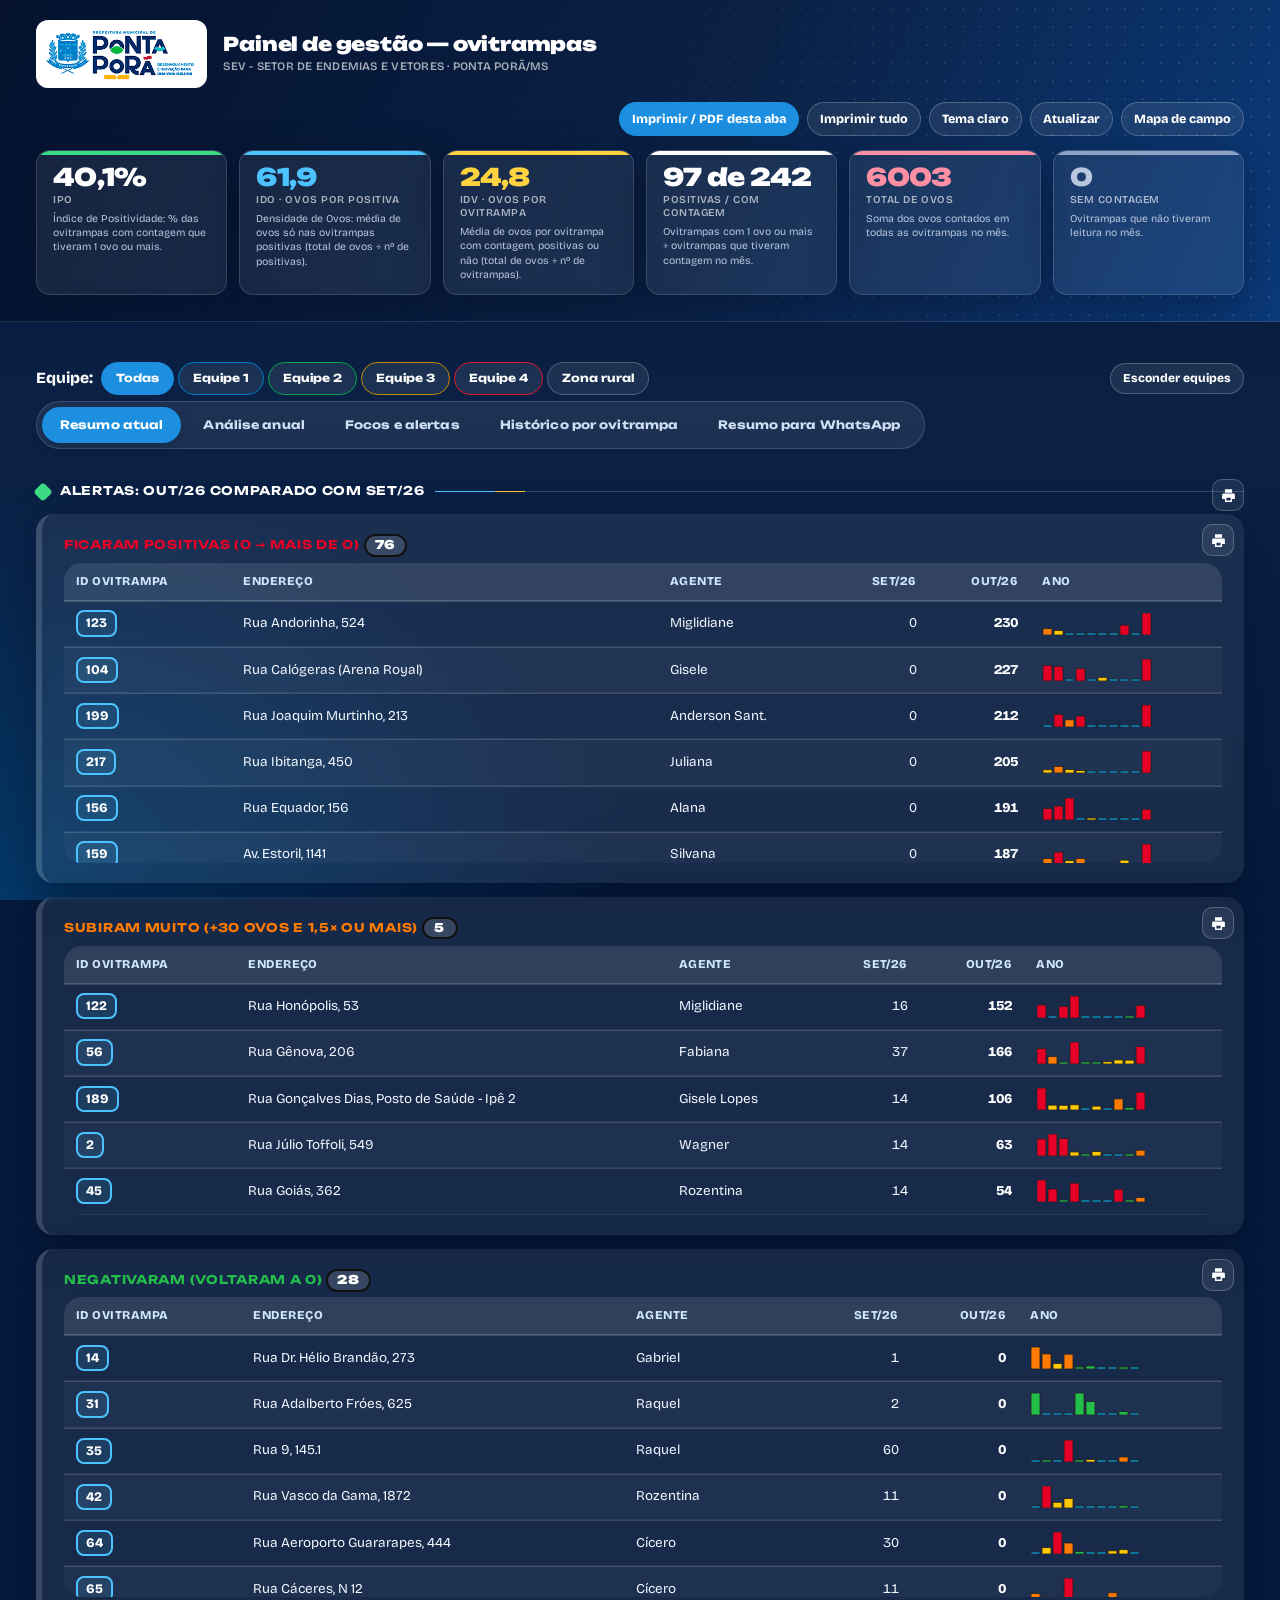
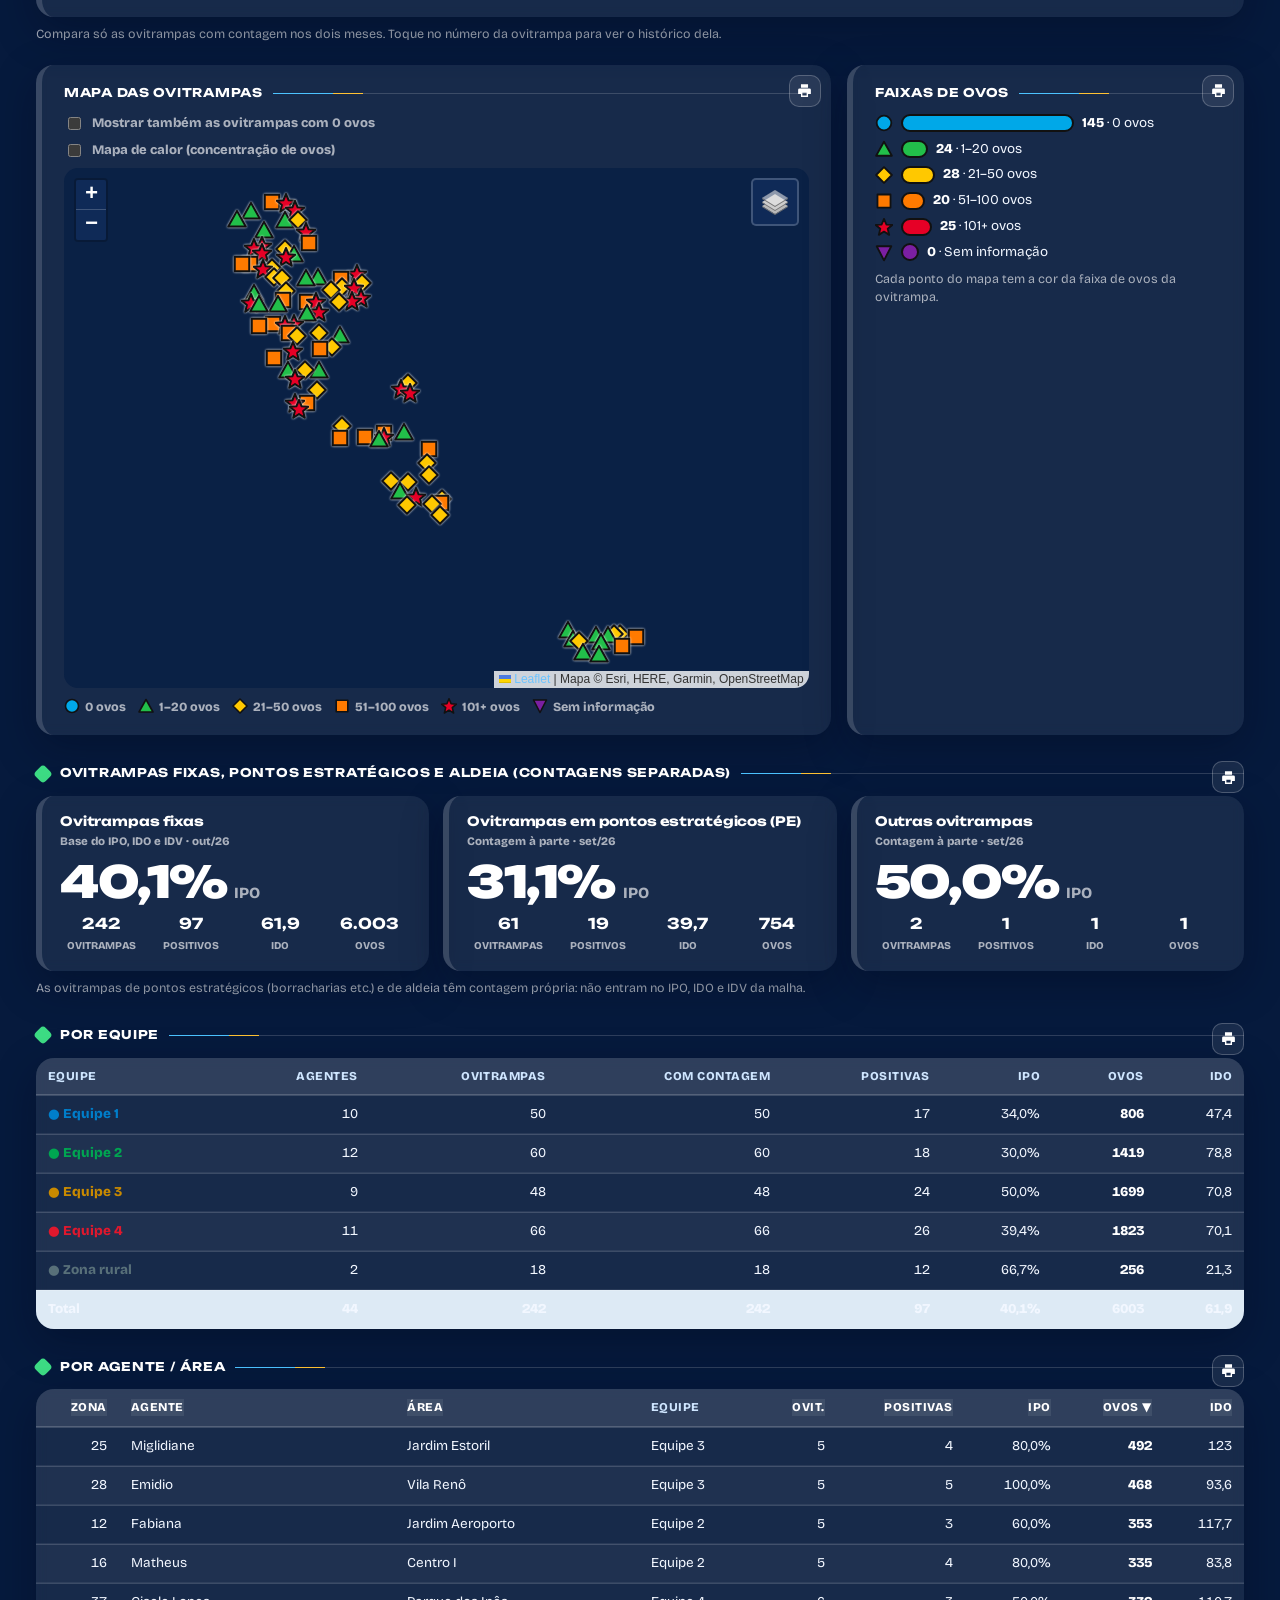
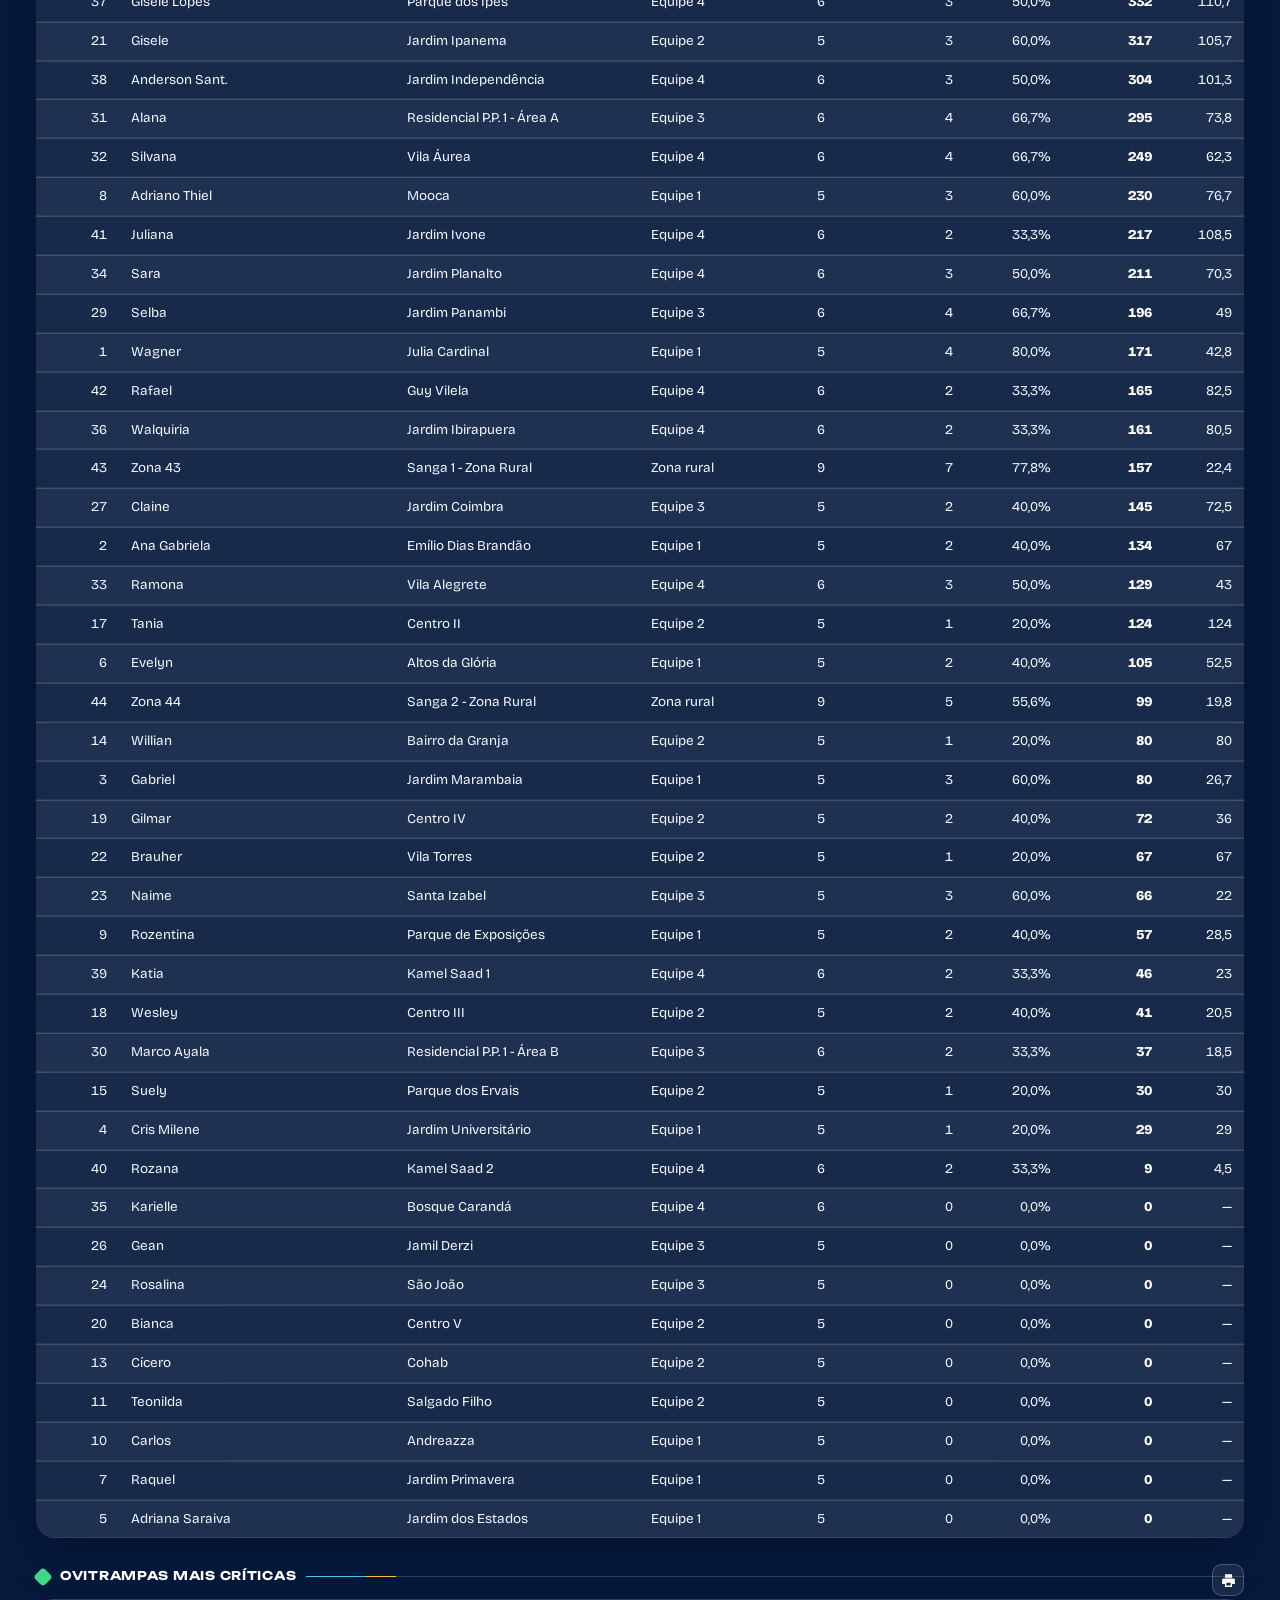
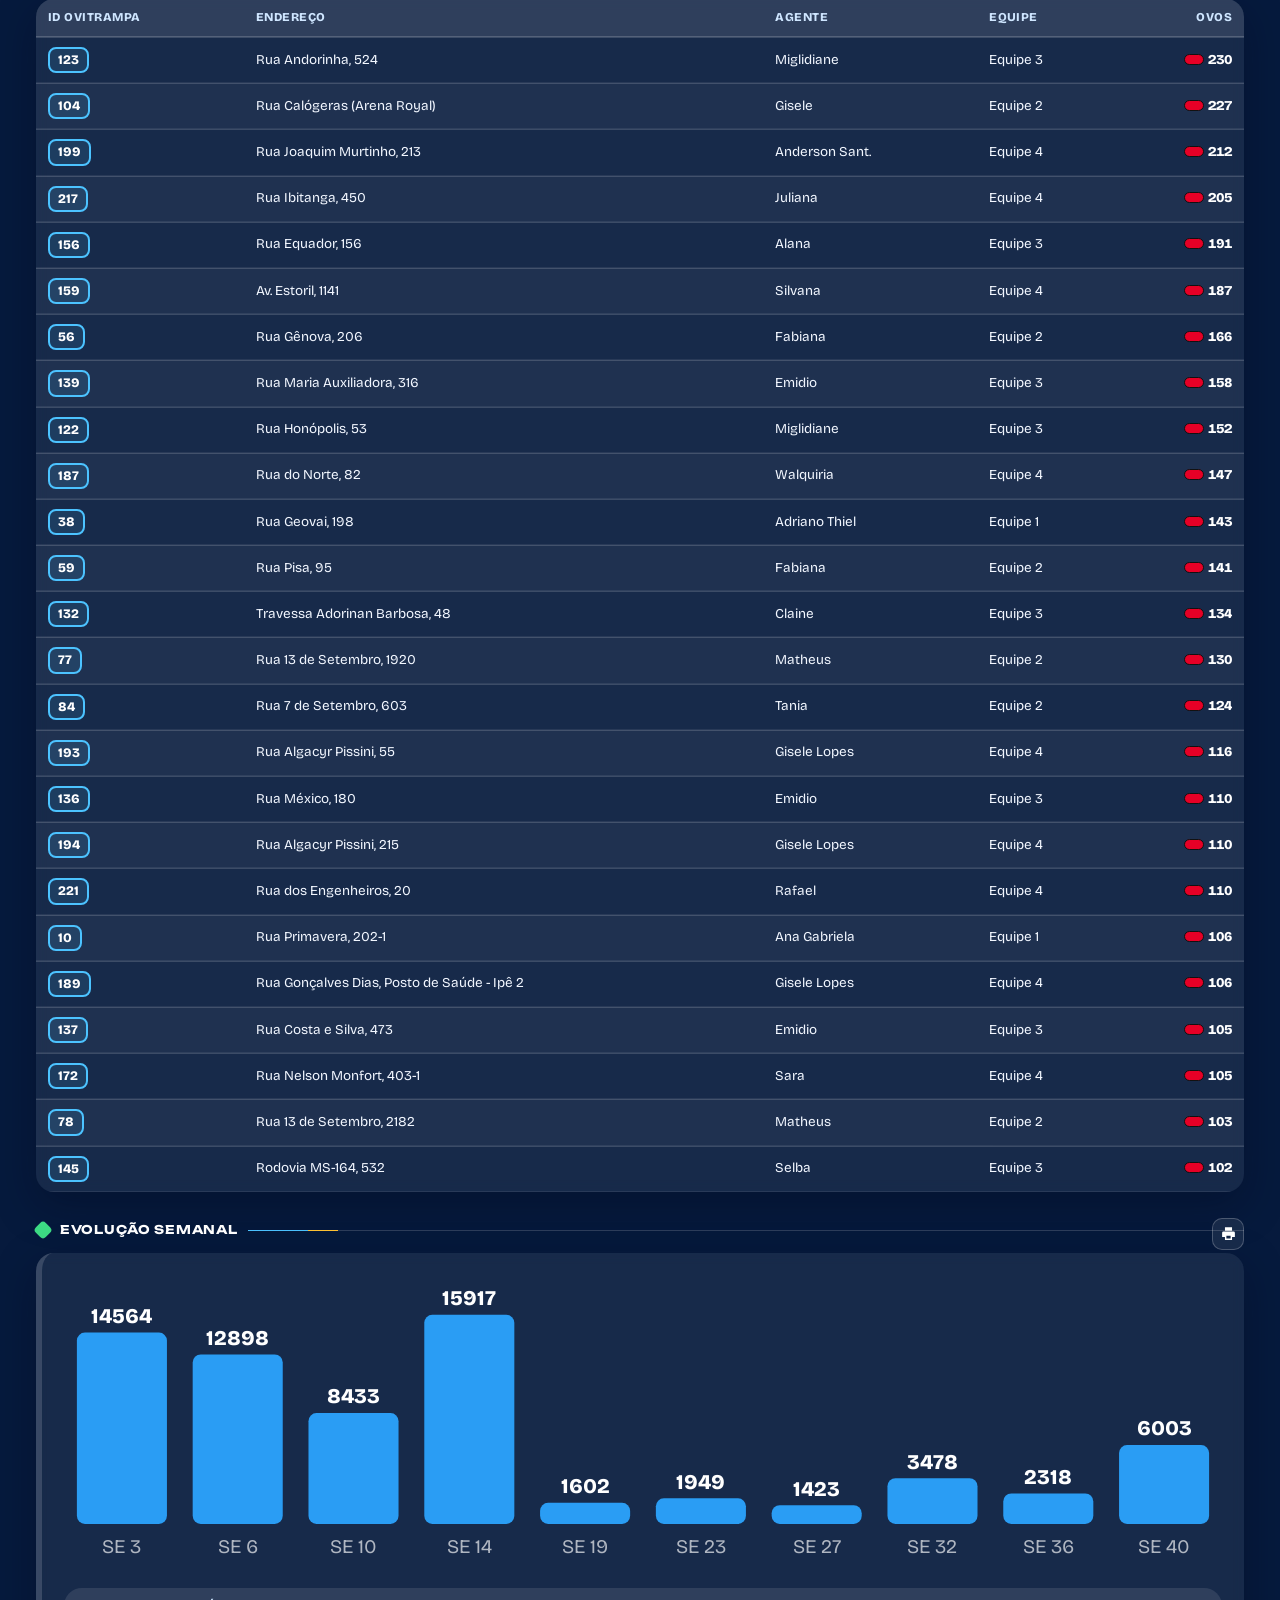
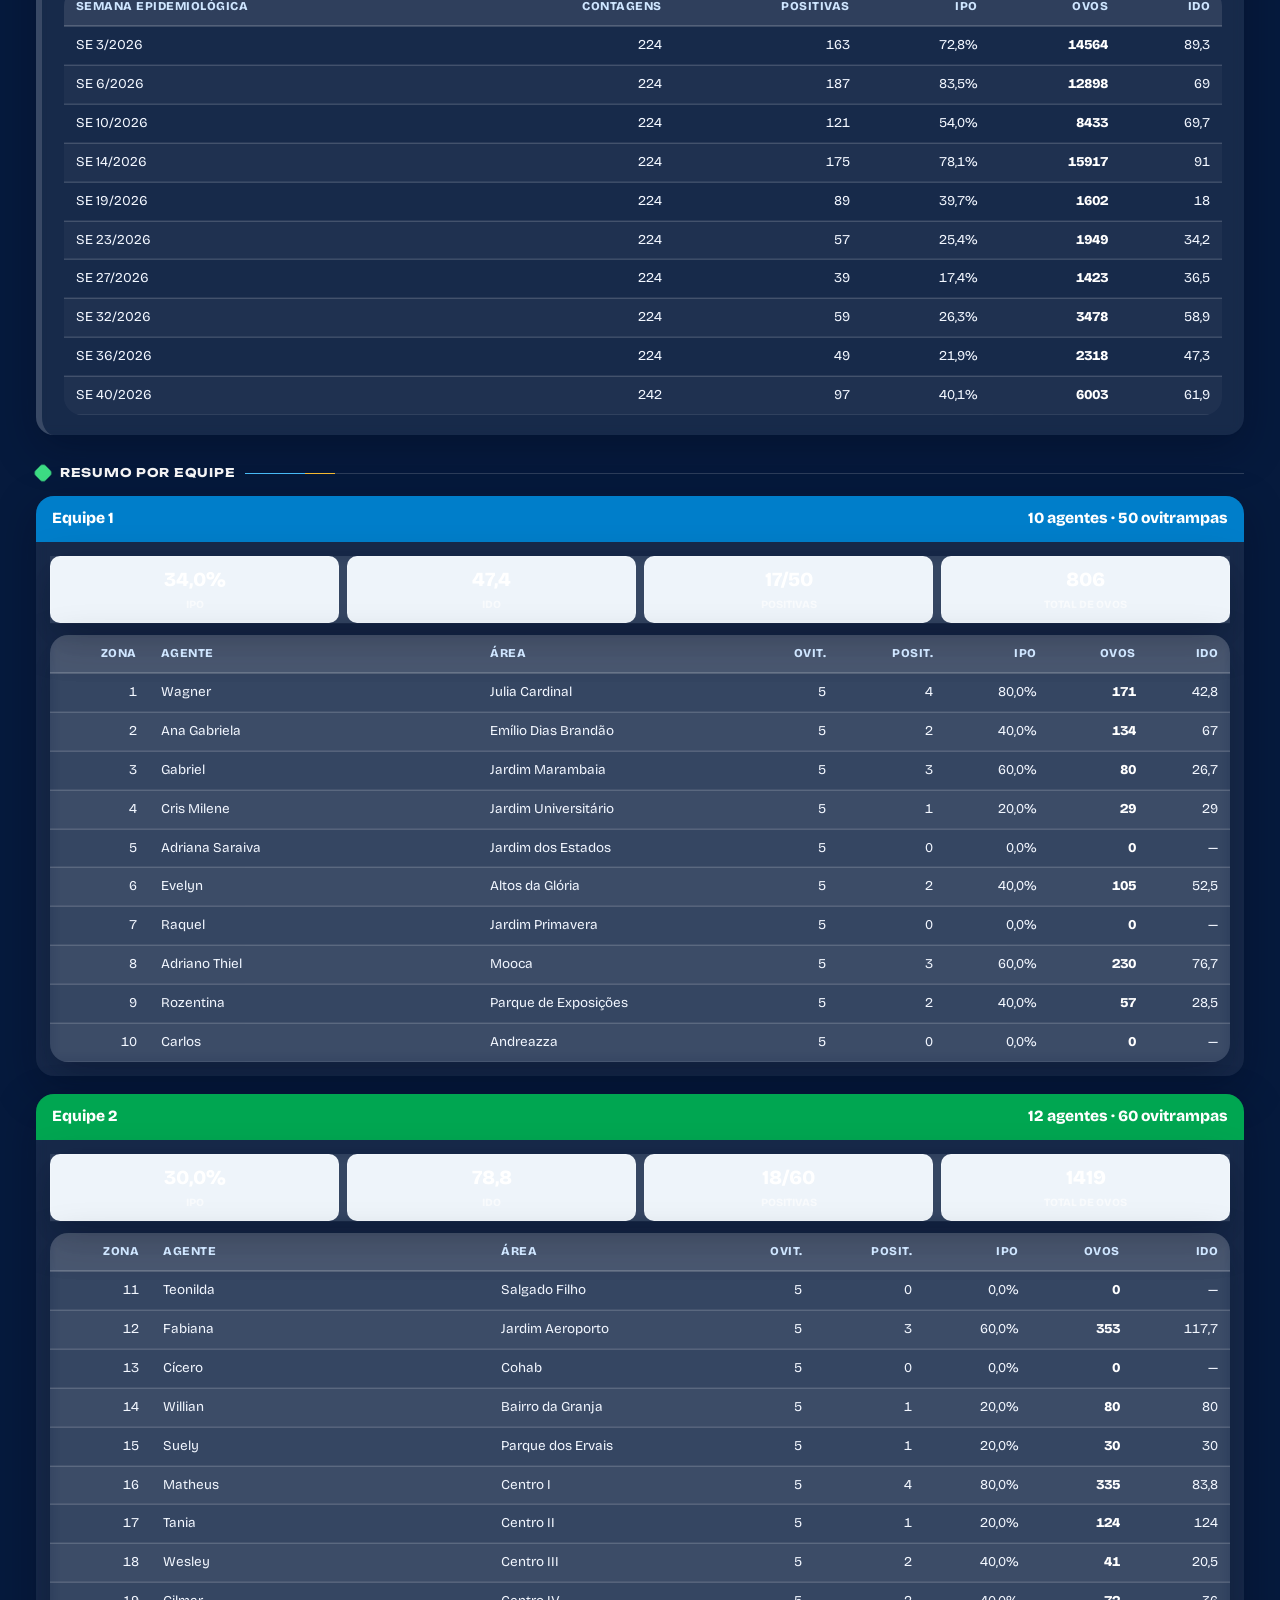
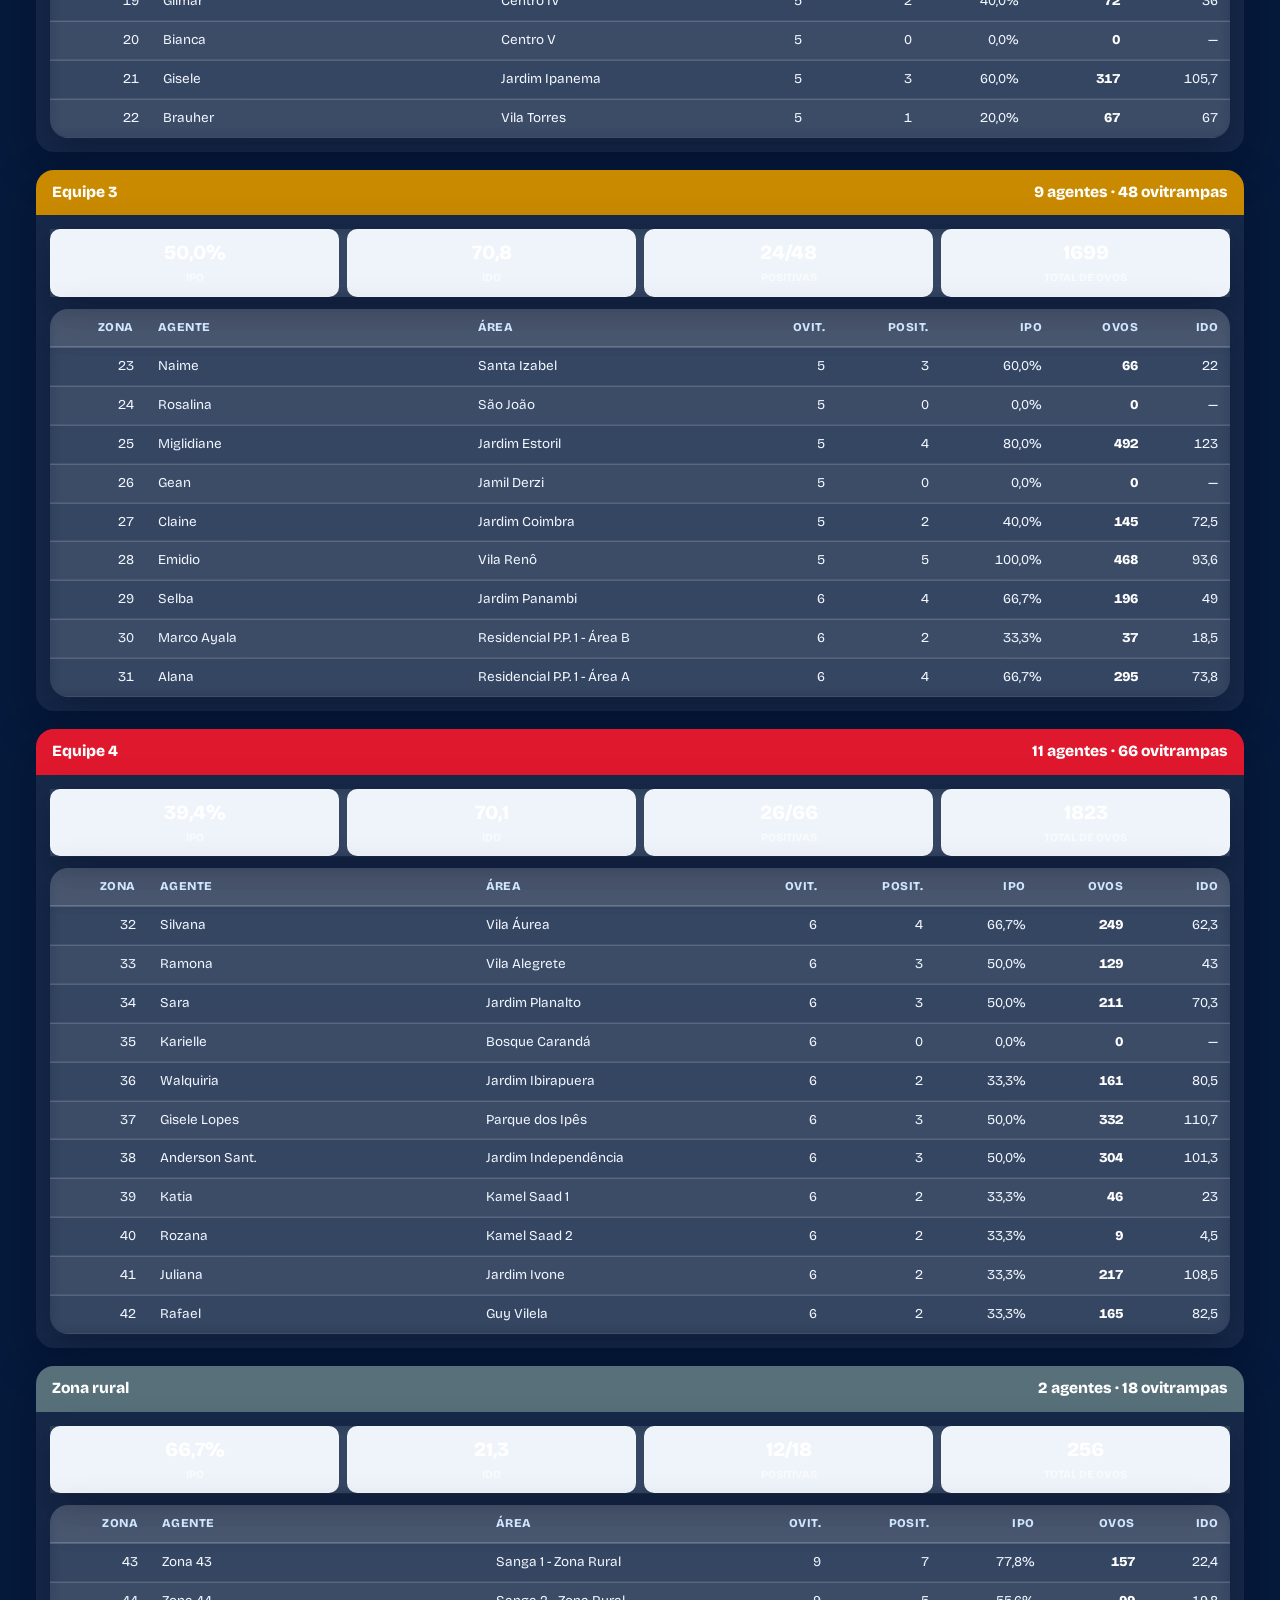
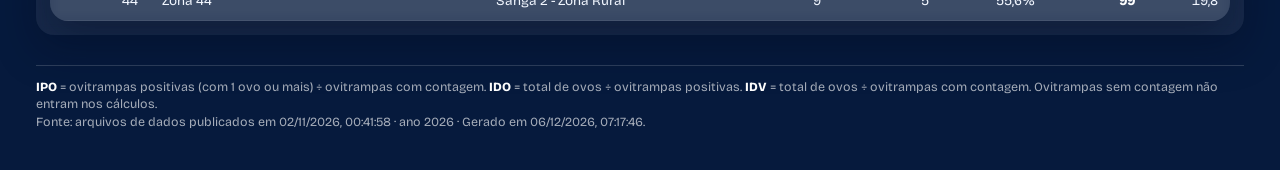
==== commit 058944d0: "Tema escuro premium nas duas paginas, tabelas alinhadas, botao de tema" ====
--- a/gestao.html
+++ b/gestao.html
@@ -8,14 +8,16 @@
 <link rel="icon" type="image/png" href="assets/img/favicon.png">
 <link rel="preload" href="assets/fonts/bricolage-800.woff2" as="font" type="font/woff2" crossorigin>
 <link rel="preload" href="assets/fonts/unbounded-900.woff2" as="font" type="font/woff2" crossorigin>
-<link rel="stylesheet" href="assets/css/tokens.css?v=28d5b64e">
-<link rel="stylesheet" href="assets/vendor/leaflet.css?v=28d5b64e">
-<link rel="stylesheet" href="assets/css/gestao.css?v=28d5b64e">
+<link rel="stylesheet" href="assets/css/tokens.css?v=38268ca3">
+<link rel="stylesheet" href="assets/vendor/leaflet.css?v=38268ca3">
+<link rel="stylesheet" href="assets/css/gestao.css?v=38268ca3">
+<link rel="stylesheet" href="assets/css/tema-escuro.css?v=0">
+<script>try{if(localStorage.getItem("ovTema")==="claro")document.documentElement.setAttribute("data-tema","claro")}catch(e){}</script>
 </head>
 <body data-pagina="gestao">
 <div id="splash" role="status"><div data-splash-txt>Carregando dados…</div></div>
 <header class="top">
-  <div class="brand"><img alt="Prefeitura Municipal de Ponta Porã" src="assets/img/logo-2x.png?v=28d5b64e" width="158" height="60"><div><h1>Painel de gestão — ovitrampas</h1><p>SEV - Setor de endemias e vetores · Ponta Porã/MS</p></div></div>
+  <div class="brand"><img alt="Prefeitura Municipal de Ponta Porã" src="assets/img/logo-2x.png?v=38268ca3" width="158" height="60"><div><h1>Painel de gestão — ovitrampas</h1><p>SEV - Setor de endemias e vetores · Ponta Porã/MS</p></div></div>
   <div class="kpis hk" id="kpis" aria-label="Indicadores gerais"></div>
   <div class="acoes noprint"><span id="atual"></span><button id="btnImp" class="pri" type="button">Imprimir / PDF desta aba</button><button id="btnImpTudo" type="button">Imprimir tudo</button><button id="btnTema" type="button" aria-pressed="false">Tema claro</button><label class="anosel" for="selAno">Ano <select id="selAno" aria-label="Ano dos resultados"></select></label><button id="btnRec" type="button">Atualizar</button><a class="bt" id="linkApp" href="index.html">Mapa de campo</a></div>
   <div class="faixa"><i style="width:38%;background:var(--navy)"></i><i style="width:30%;background:var(--blue)"></i><i style="width:14%;background:var(--green)"></i><i style="width:11%;background:var(--yellow)"></i><i style="width:7%;background:var(--red)"></i></div>
@@ -46,15 +48,15 @@
 
 
 
-<script src="assets/vendor/leaflet.js?v=28d5b64e"></script>
-<script src="assets/vendor/leaflet-heat.js?v=28d5b64e"></script>
-<script src="assets/js/boot.js?v=28d5b64e"></script>
-<script src="assets/js/gestao/01-base.js?v=28d5b64e"></script>
-<script src="assets/js/gestao/02-anual-focos.js?v=28d5b64e"></script>
-<script src="assets/js/gestao/03-alertas-hist.js?v=28d5b64e"></script>
-<script src="assets/js/gestao/04-imprimir.js?v=28d5b64e"></script>
-<script src="assets/js/gestao/05-whatsapp.js?v=28d5b64e"></script>
+<script src="assets/vendor/leaflet.js?v=38268ca3"></script>
+<script src="assets/vendor/leaflet-heat.js?v=38268ca3"></script>
+<script src="assets/js/boot.js?v=38268ca3"></script>
+<script src="assets/js/gestao/01-base.js?v=38268ca3"></script>
+<script src="assets/js/gestao/02-anual-focos.js?v=38268ca3"></script>
+<script src="assets/js/gestao/03-alertas-hist.js?v=38268ca3"></script>
+<script src="assets/js/gestao/04-imprimir.js?v=38268ca3"></script>
+<script src="assets/js/gestao/05-whatsapp.js?v=38268ca3"></script>
 <script src="assets/js/gestao/05b-zap-imagem.js?v=0"></script>
-<script src="assets/js/gestao/06-extras.js?v=28d5b64e"></script>
+<script src="assets/js/gestao/06-extras.js?v=38268ca3"></script>
 </body>
 </html>
--- a/assets/css/tema-escuro.css
+++ b/assets/css/tema-escuro.css
@@ -0,0 +1,92 @@
+/* tema-escuro.css — visual escuro "premium" nas duas páginas (padrão). O botão "Tema claro" (data-tema="claro" no <html>) volta ao visual claro.
+   Só sobrescreve cores/superfícies; tamanhos e estrutura continuam nos outros CSS. */
+html:not([data-tema=claro]){
+  color-scheme:dark;
+  --canvas:#061a3d; --surface:rgba(255,255,255,.07); --panel:rgba(255,255,255,.07); --card:rgba(255,255,255,.07); --bg:#061a3d;
+  --ink:#f2f7ff; --tx-2:rgba(255,255,255,.84); --mute:rgba(255,255,255,.64); --mute-2:rgba(255,255,255,.5);
+  --line:rgba(255,255,255,.16); --line-2:rgba(255,255,255,.09);
+  --navy:#ffffff; --azul-700:#6cc4ff; --link:#6cc4ff; --err:#ff8f9d; --ok:#3ddc84; --warn:#ffc233; --warn-bg:rgba(255,194,51,.14);
+  --azul-100:rgba(0,126,202,.22); --azul-50:rgba(0,126,202,.12); --azul-200:rgba(108,196,255,.35); --verde-100:rgba(61,220,132,.16); --vermelho-100:rgba(255,107,107,.16); --amarelo-100:rgba(255,194,51,.16);
+}
+html:not([data-tema=claro]) body{
+  background:#061a3d;color:var(--ink);
+  background-image:radial-gradient(900px 520px at 88% -8%,rgba(255,107,107,.16),transparent 70%),radial-gradient(900px 600px at 0% 100%,rgba(0,126,202,.30),transparent 70%),linear-gradient(180deg,#04122f,#0a2145 45%,#061a3d);
+  background-attachment:fixed;
+}
+/* cabeçalho */
+html:not([data-tema=claro]) .top,html:not([data-tema=claro]) header.top{background:linear-gradient(115deg,#04122f,#0a2145 55%,#0b3a7a);color:#fff;border-bottom:1px solid rgba(255,255,255,.12)}
+html:not([data-tema=claro]) .brand h1,html:not([data-tema=claro]) .top h1{color:#fff}
+html:not([data-tema=claro]) .brand p{color:#8fd0ff}
+html:not([data-tema=claro]) .brand img{background:#fff;border-radius:12px}
+/* cartões, tabelas, painéis: vidro */
+html:not([data-tema=claro]) :is(.cx,.eqcard,.gcard,.tw,.kpi,.mini,.aviso-card,.card,.panel,.sec,details.sec,.alt,.zapgrid .cx){
+  background:rgba(255,255,255,.07)!important;border-color:rgba(255,255,255,.15)!important;color:var(--ink);box-shadow:0 14px 40px rgba(0,8,30,.35);backdrop-filter:blur(6px)}
+html:not([data-tema=claro]) :is(h1,h2,h3,h4,b,strong,.kpi b){color:#fff}
+html:not([data-tema=claro]) h2::after{background:linear-gradient(90deg,#4cc3ff 0 60px,#ffc233 60px 90px,rgba(255,255,255,.16) 90px)}
+html:not([data-tema=claro]) :is(.kpi span,.nota,small,.hint,p){color:var(--mute)}
+/* tabelas alinhadas */
+html:not([data-tema=claro]) table{border-collapse:separate;border-spacing:0;width:100%;color:var(--ink)}
+html:not([data-tema=claro]) th{background:rgba(255,255,255,.10)!important;color:#cfe6ff!important;font-size:12px;text-transform:uppercase;letter-spacing:.04em;font-weight:800;text-align:left;padding:10px 12px;border-bottom:1px solid rgba(255,255,255,.18);white-space:nowrap;position:sticky;top:0;z-index:2}
+html:not([data-tema=claro]) td{padding:9px 12px;border-bottom:1px solid rgba(255,255,255,.08);vertical-align:middle;color:var(--ink)}
+html:not([data-tema=claro]) :is(th.n,td.n){text-align:right;font-variant-numeric:tabular-nums}
+html:not([data-tema=claro]) tbody tr:nth-child(even) td{background:rgba(255,255,255,.035)}
+html:not([data-tema=claro]) tbody tr:hover td{background:rgba(76,195,255,.12)}
+html:not([data-tema=claro]) tr.sel td{background:rgba(255,194,51,.22)!important}
+html:not([data-tema=claro]) table.heat td:first-child{background:#0a2145}
+html:not([data-tema=claro]) .tw{border-radius:18px;overflow:auto}
+/* botões, chips, abas, campos */
+html:not([data-tema=claro]) :is(button,.bt,.chip,.ghostbtn){background:rgba(255,255,255,.08);color:#fff;border-color:rgba(255,255,255,.22)}
+html:not([data-tema=claro]) :is(button,.bt,.chip,.ghostbtn):hover{background:rgba(255,255,255,.16)}
+html:not([data-tema=claro]) :is(button.pri,.chip.on,.zfmt button.pri,button[aria-pressed=true]){background:#1d8fe0;border-color:#1d8fe0;color:#fff}
+html:not([data-tema=claro]) button.lk{background:rgba(76,195,255,.12);border-color:#4cc3ff;color:#bfe6ff}
+html:not([data-tema=claro]) .tabs{background:rgba(255,255,255,.08);box-shadow:none;border:1px solid rgba(255,255,255,.15)}
+html:not([data-tema=claro]) .tabs button{color:#cfe0f5;background:transparent;border-color:transparent}
+html:not([data-tema=claro]) .tabs button.on{background:#1d8fe0;color:#fff}
+html:not([data-tema=claro]) :is(input,select,textarea){background:rgba(255,255,255,.09);color:#fff;border:1.5px solid rgba(255,255,255,.22)}
+html:not([data-tema=claro]) :is(input,select,textarea)::placeholder{color:rgba(255,255,255,.5)}
+html:not([data-tema=claro]) option{background:#0a2145;color:#fff}
+html:not([data-tema=claro]) a{color:#6cc4ff}
+html:not([data-tema=claro]) .pill{background:rgba(255,255,255,.14);color:#fff}
+html:not([data-tema=claro]) .aviso{background:rgba(255,194,51,.14);border-color:rgba(255,194,51,.5);color:#ffe29a}
+html:not([data-tema=claro]) #splash{background:#061a3d;color:#fff}
+/* mapas (Leaflet): popups e controles legíveis */
+html:not([data-tema=claro]) .leaflet-container{background:#0a2145}
+html:not([data-tema=claro]) :is(.leaflet-popup-content-wrapper,.leaflet-popup-tip){background:#0f2a57;color:#fff}
+html:not([data-tema=claro]) :is(.leaflet-bar a,.leaflet-control-layers){background:#0f2a57;color:#fff;border-color:rgba(255,255,255,.2)}
+/* impressão sempre clara (gasta menos tinta) */
+@media print{
+  html:not([data-tema=claro]){color-scheme:light}
+  html:not([data-tema=claro]) body{background:#fff!important;color:#0b1f3a}
+  html:not([data-tema=claro]) :is(.cx,.eqcard,.gcard,.tw,.kpi,.mini,.alt){background:#fff!important;border-color:#d5e2f1!important;color:#0b1f3a;box-shadow:none;backdrop-filter:none}
+  html:not([data-tema=claro]) :is(h1,h2,h3,h4,b,strong,.kpi b,td){color:#0a2145}
+  html:not([data-tema=claro]) th{background:#eef4fa!important;color:#0a2145!important;position:static}
+  html:not([data-tema=claro]) :is(p,small,.nota,.kpi span){color:#4b6381}
+  html:not([data-tema=claro]) tbody tr:nth-child(even) td{background:#f6f9fd}
+}
+/* tabelas: linhas sem fundo claro herdado, colunas com largura confortável e alinhadas */
+html:not([data-tema=claro]) tbody tr:nth-child(even){background:transparent}
+html:not([data-tema=claro]) tbody tr{background:transparent}
+html:not([data-tema=claro]) .tw table{min-width:100%;width:max-content}
+html:not([data-tema=claro]) td{white-space:nowrap}
+html:not([data-tema=claro]) td:nth-child(2):not(.n){white-space:normal;min-width:200px}
+html:not([data-tema=claro]) .alts{grid-template-columns:1fr}
+html:not([data-tema=claro]) .alts table{font-size:13.5px}
+html:not([data-tema=claro]) td svg{display:block;max-width:none}
+html:not([data-tema=claro]) .cx>.tw,html:not([data-tema=claro]) .cx .tw{background:transparent!important;box-shadow:none;border:0;backdrop-filter:none}
+/* gráficos SVG: textos e linhas de apoio claros sobre o fundo escuro */
+html:not([data-tema=claro]) svg text[fill="#002B68"],html:not([data-tema=claro]) svg text[fill="#002b68"]{fill:#ffffff}
+html:not([data-tema=claro]) svg text[fill="#5B7391"],html:not([data-tema=claro]) svg text[fill="#5b7391"]{fill:rgba(255,255,255,.66)}
+html:not([data-tema=claro]) svg [stroke="#E1EAF3"],html:not([data-tema=claro]) svg [stroke="#C5D6E8"]{stroke:rgba(255,255,255,.18)}
+html:not([data-tema=claro]) svg rect[fill="#007ECA"]{fill:#2a9df4}
+html:not([data-tema=claro]) svg circle[stroke="#fff"]{stroke:#0a2145}
+html:not([data-tema=claro]) svg text[fill="#002868"]{fill:#fff}
+html:not([data-tema=claro]) svg polyline[stroke="#002868"]{stroke:#4cc3ff}
+html:not([data-tema=claro]) svg circle[fill="#002868"]{fill:#4cc3ff}
+html:not([data-tema=claro]) svg rect[fill="#002B68"]{fill:#8fd0ff}
+html:not([data-tema=claro]) svg text[fill="#E0182D"]{fill:#ff8f9d}
+html:not([data-tema=claro]) svg text[fill="#00A651"]{fill:#3ddc84}
+html:not([data-tema=claro]) .sobe{color:#ff8f9d}
+html:not([data-tema=claro]) .desce{color:#3ddc84}
+html:not([data-tema=claro]) :is(textarea,input:not([type=checkbox]):not([type=radio]),select){background:rgba(255,255,255,.09)!important;color:#fff!important}
+html:not([data-tema=claro]) .sec>summary,html:not([data-tema=claro]) .sec>summary span,html:not([data-tema=claro]) .sec>summary b{color:#fff!important}
+html:not([data-tema=claro]) .sec>summary{background:transparent}
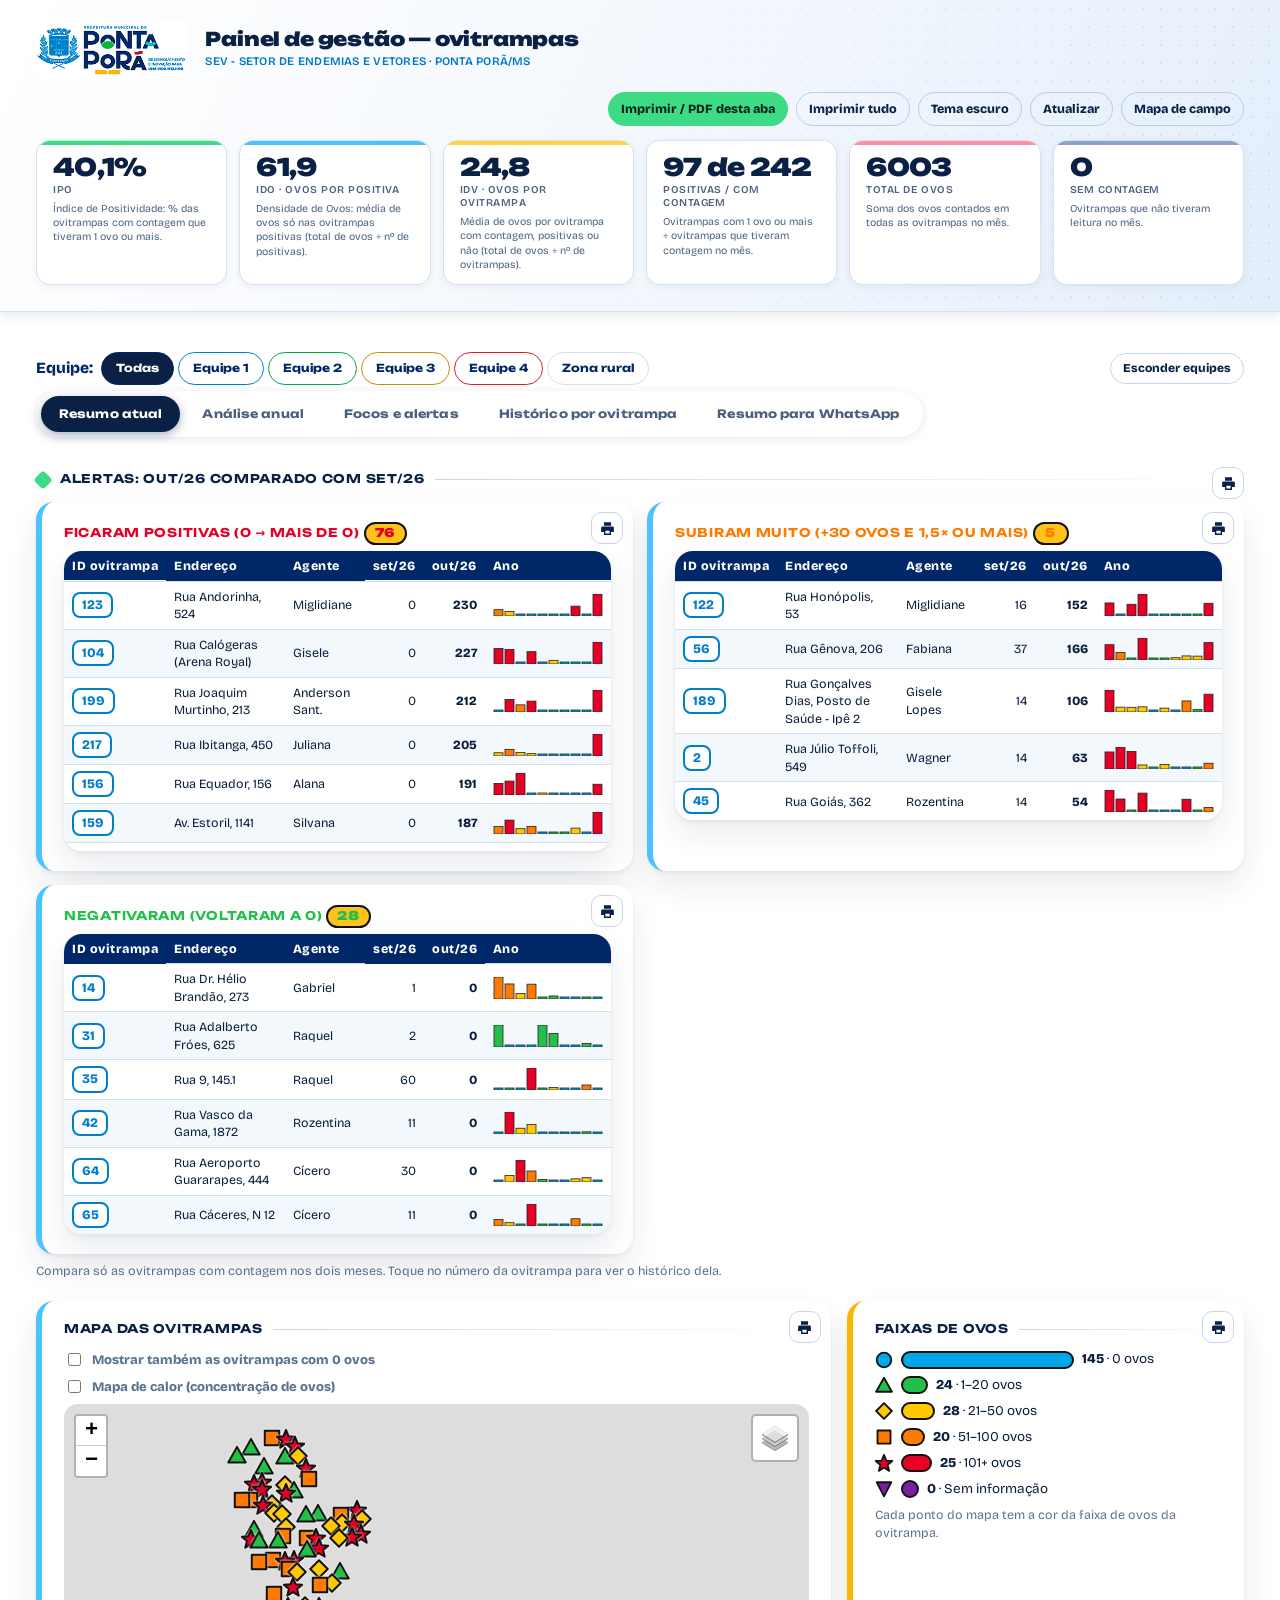
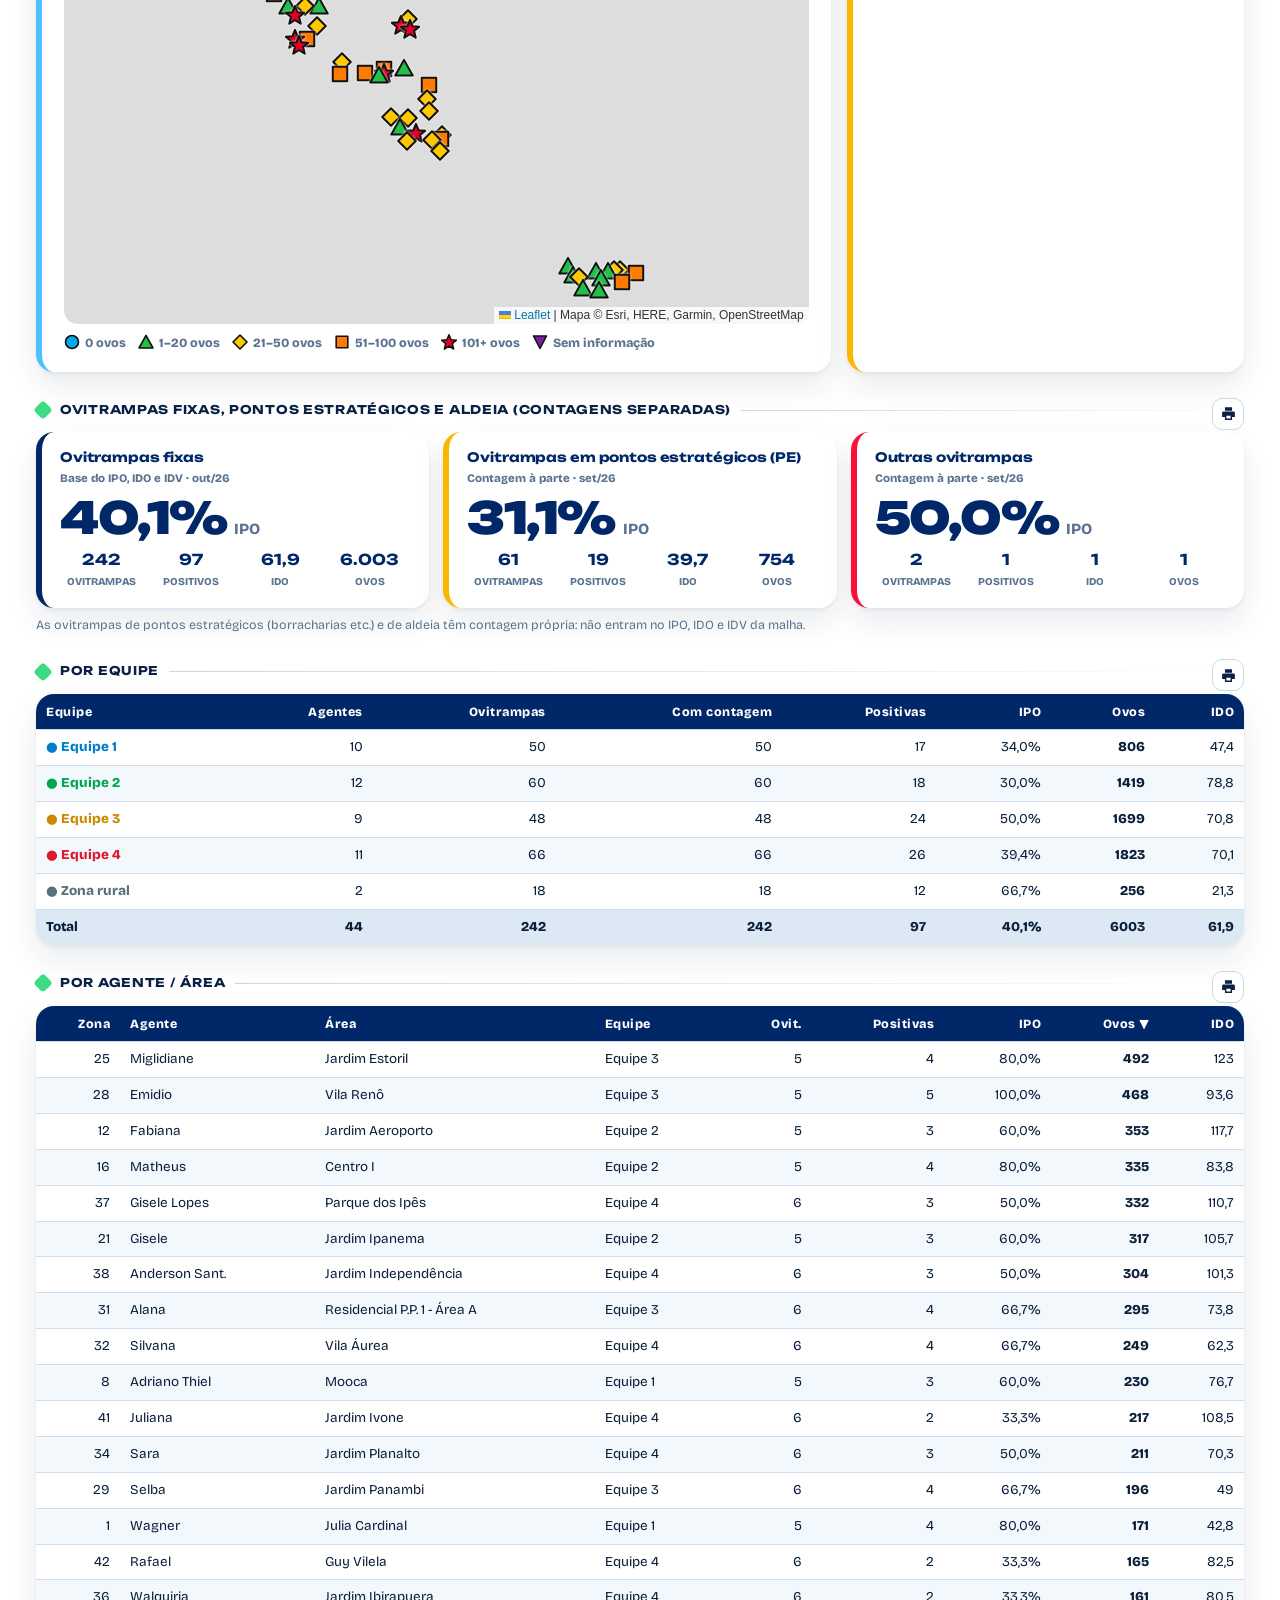
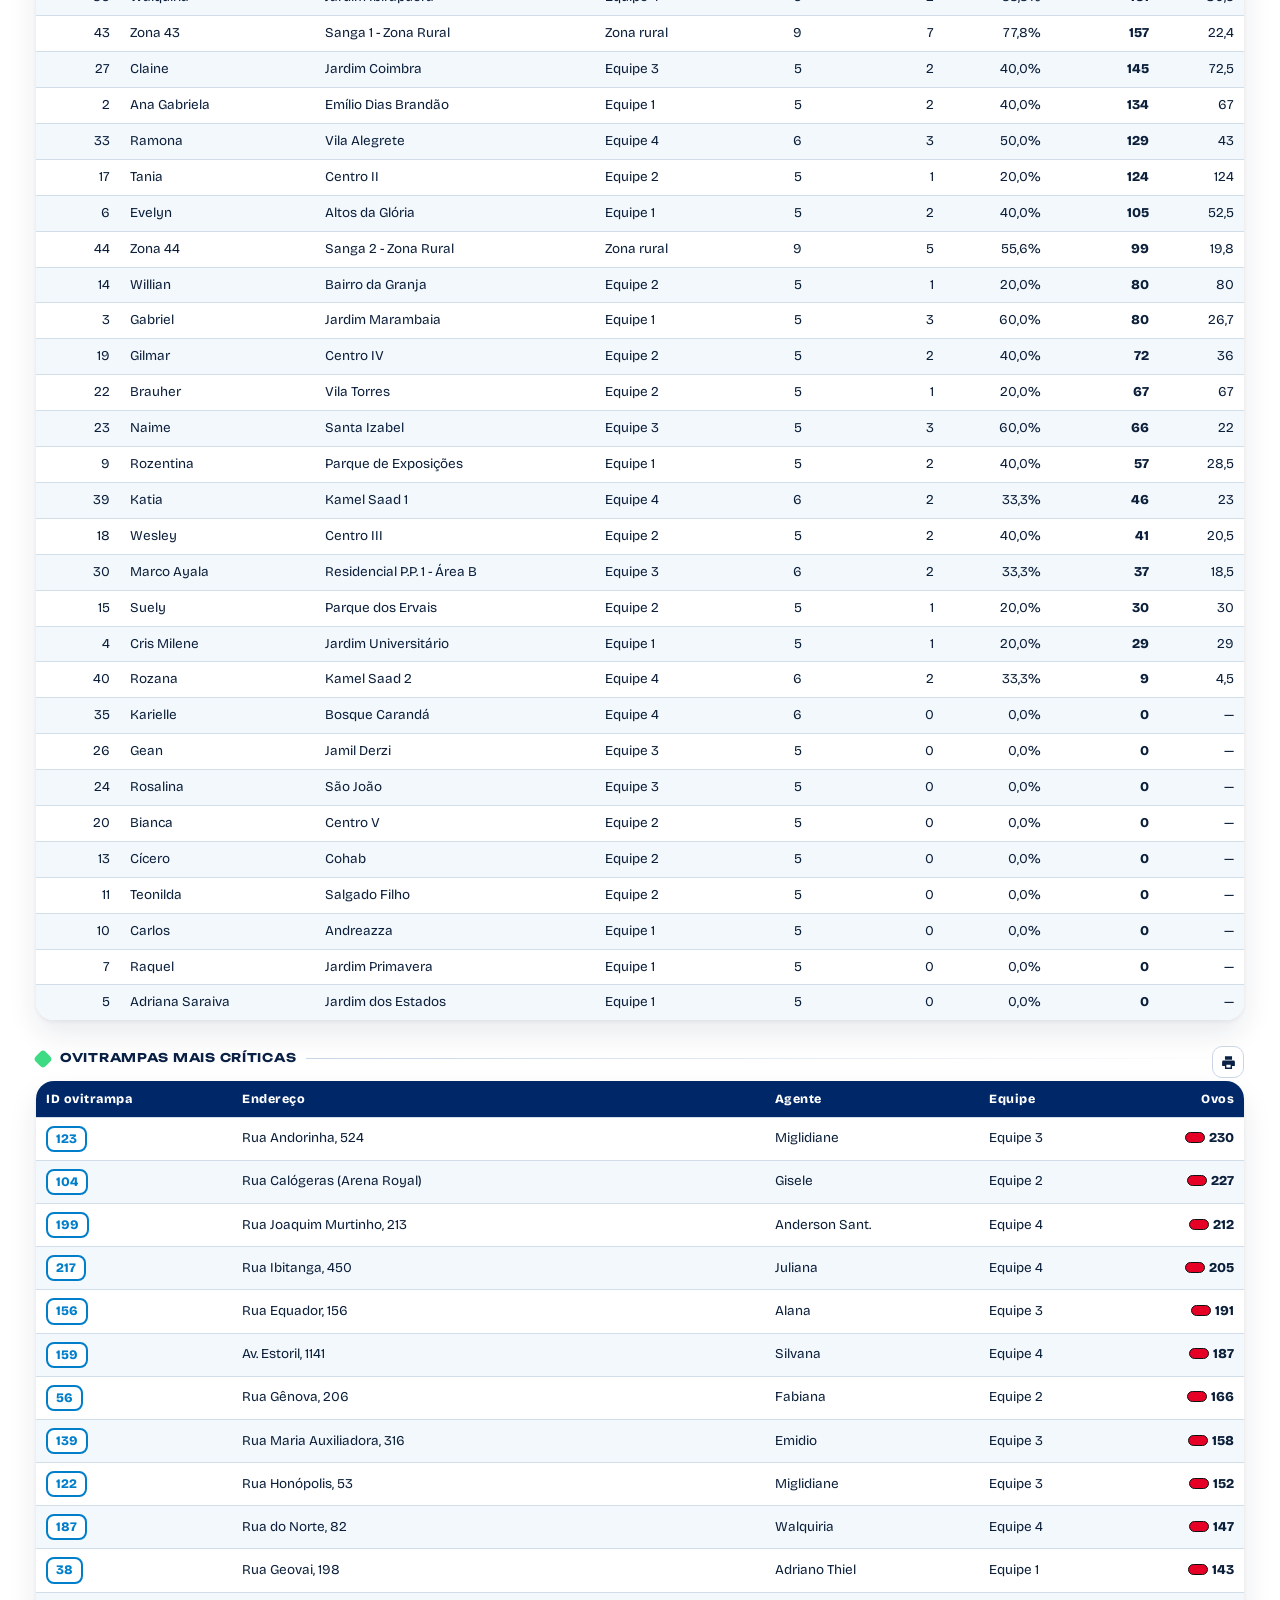
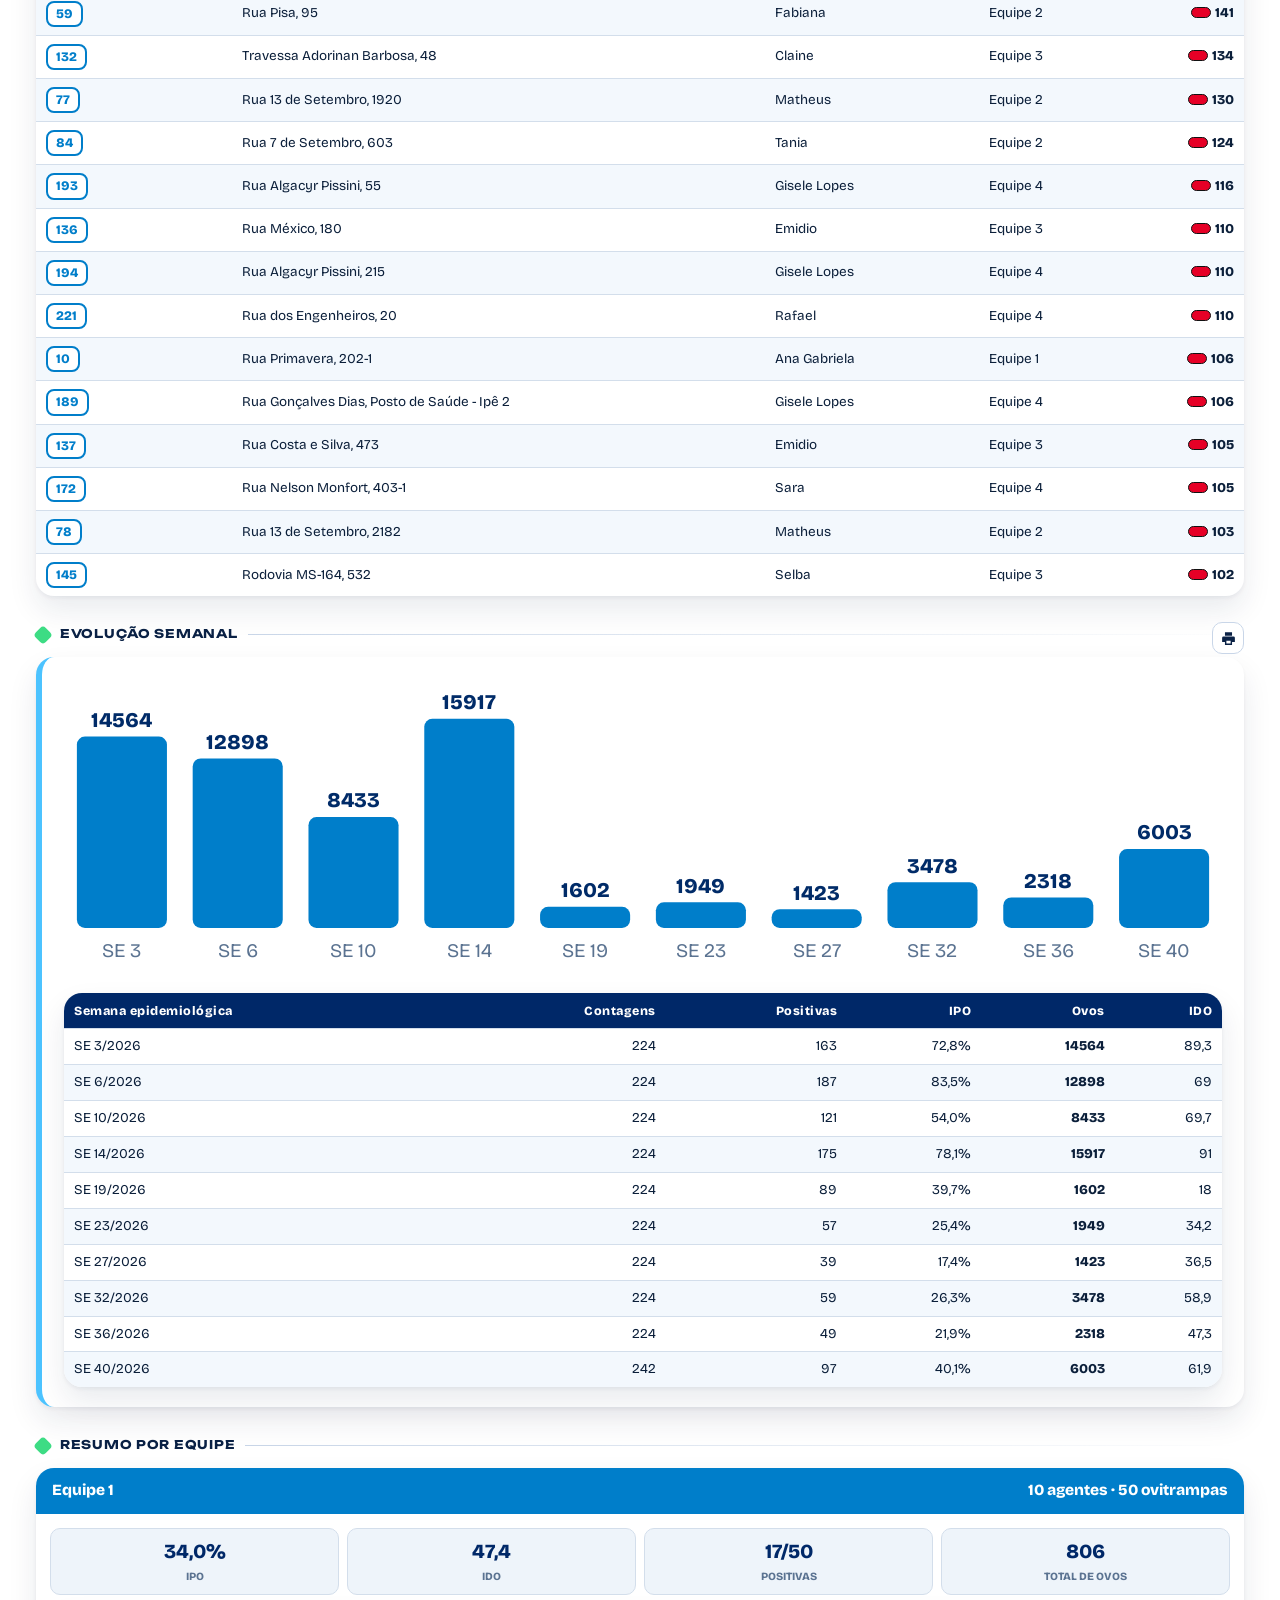
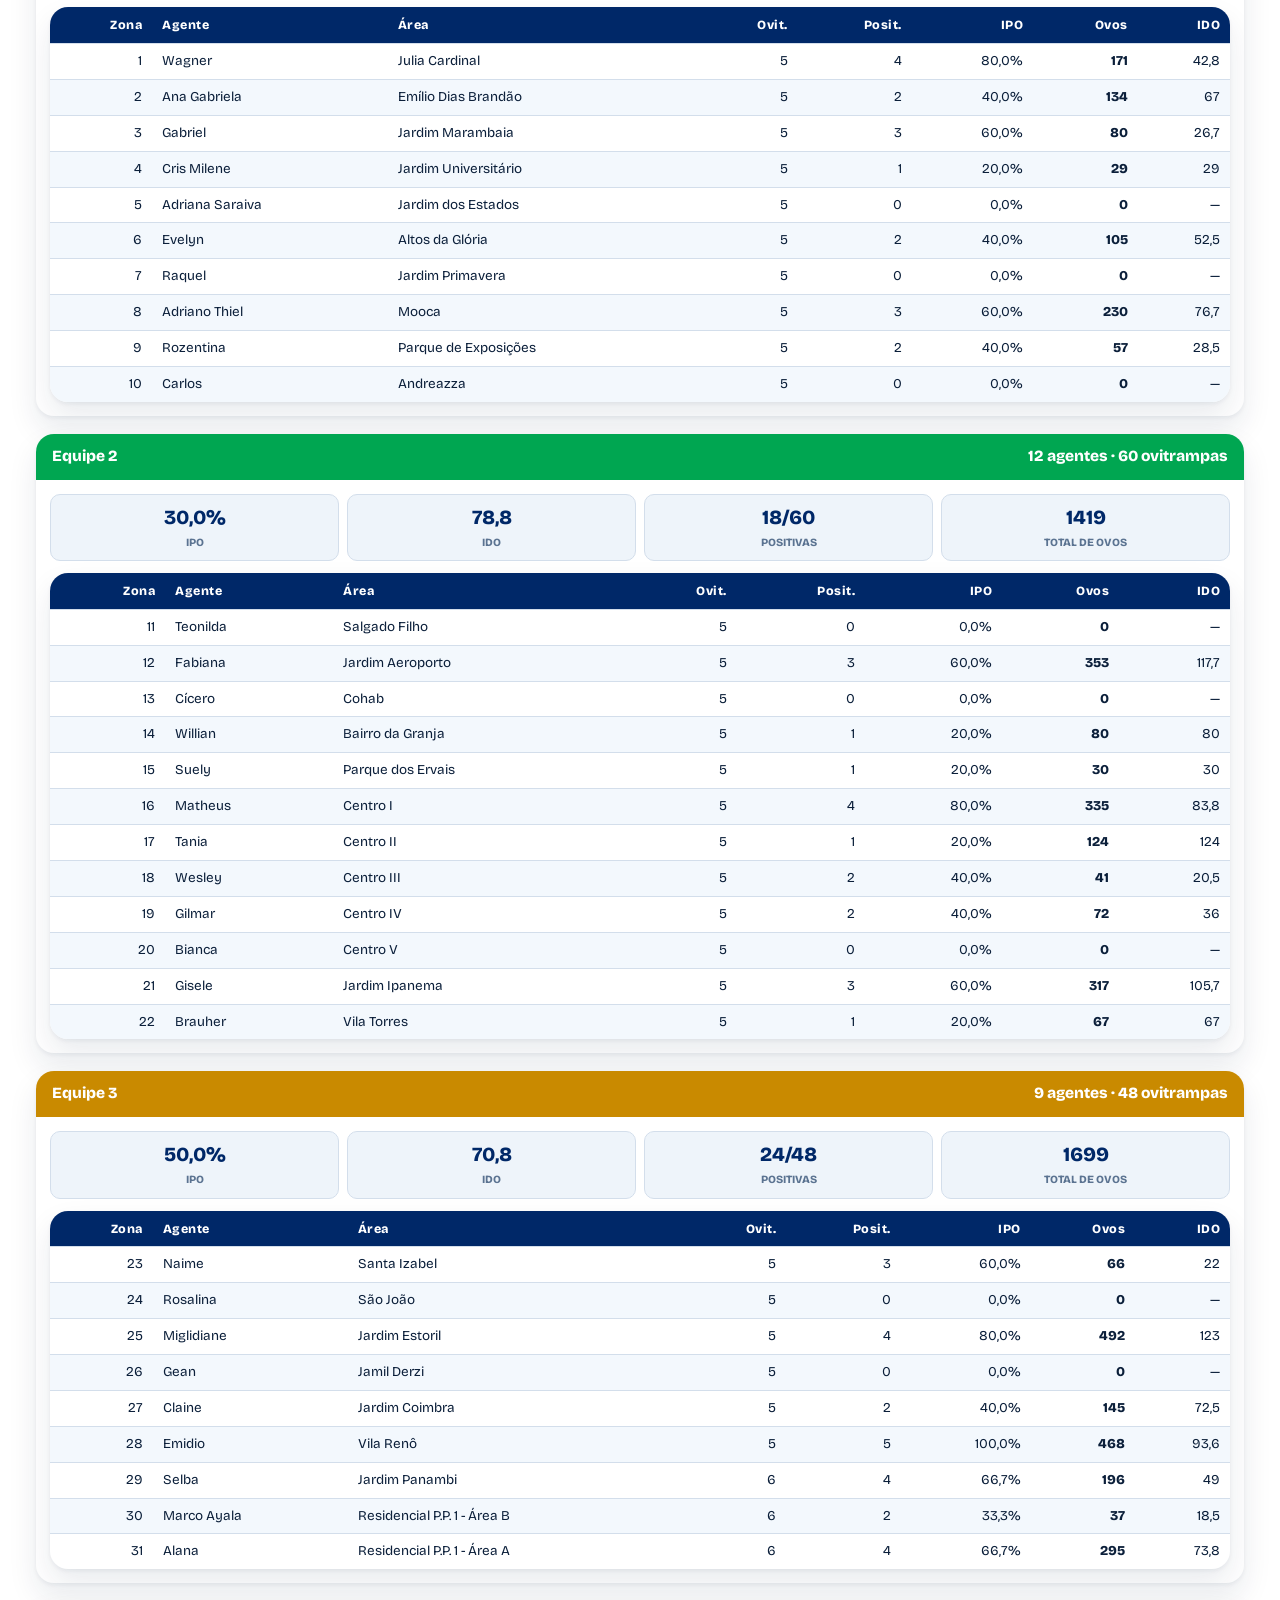
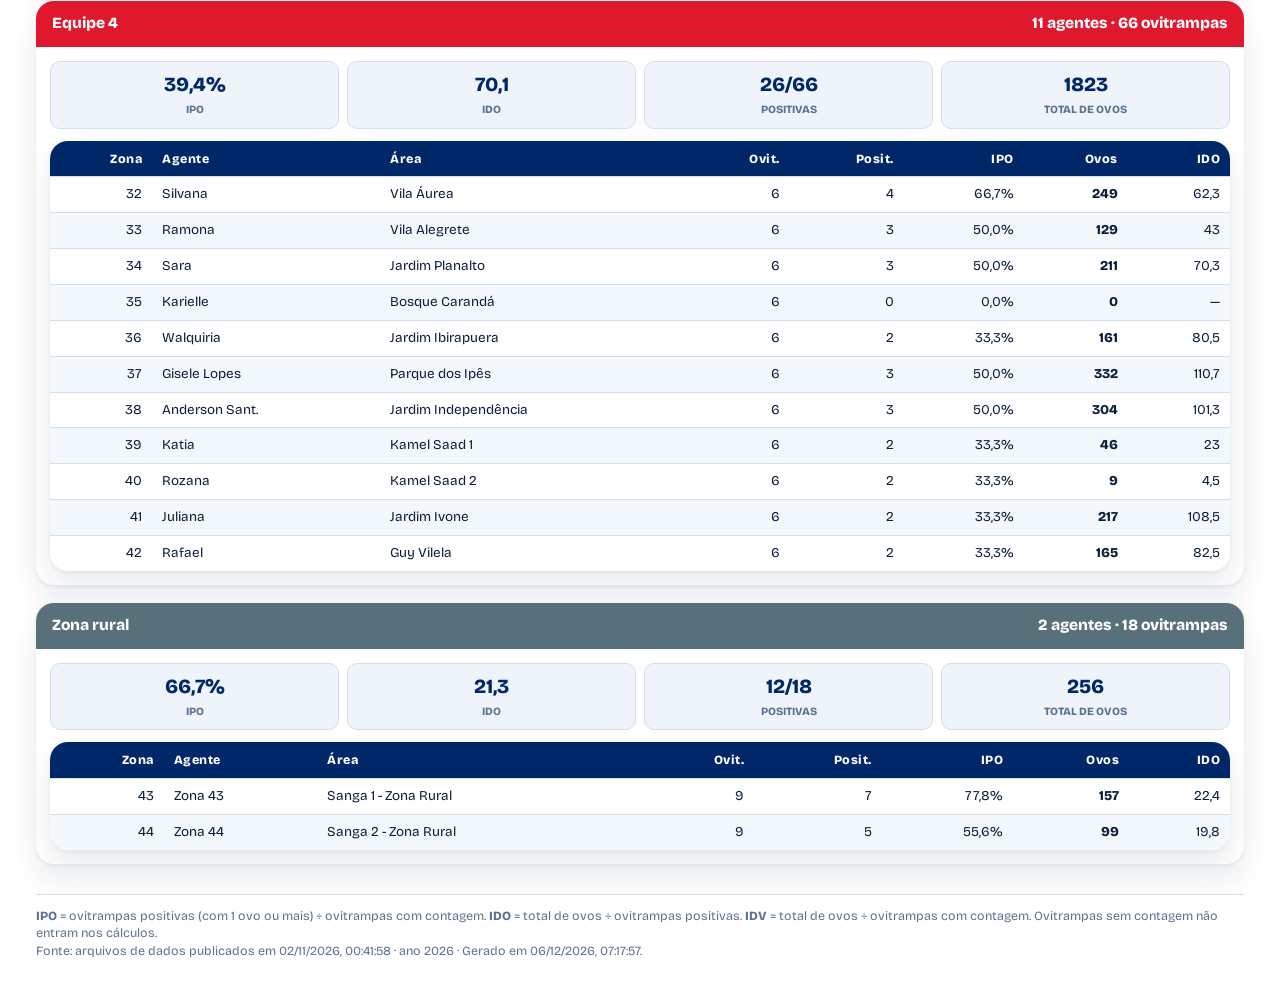
==== commit b66850e0: "Tema claro como padrao; tema escuro opcional" ====
--- a/gestao.html
+++ b/gestao.html
@@ -8,18 +8,18 @@
 <link rel="icon" type="image/png" href="assets/img/favicon.png">
 <link rel="preload" href="assets/fonts/bricolage-800.woff2" as="font" type="font/woff2" crossorigin>
 <link rel="preload" href="assets/fonts/unbounded-900.woff2" as="font" type="font/woff2" crossorigin>
-<link rel="stylesheet" href="assets/css/tokens.css?v=38268ca3">
-<link rel="stylesheet" href="assets/vendor/leaflet.css?v=38268ca3">
-<link rel="stylesheet" href="assets/css/gestao.css?v=38268ca3">
+<link rel="stylesheet" href="assets/css/tokens.css?v=0b2011c0">
+<link rel="stylesheet" href="assets/vendor/leaflet.css?v=0b2011c0">
+<link rel="stylesheet" href="assets/css/gestao.css?v=0b2011c0">
 <link rel="stylesheet" href="assets/css/tema-escuro.css?v=0">
-<script>try{if(localStorage.getItem("ovTema")==="claro")document.documentElement.setAttribute("data-tema","claro")}catch(e){}</script>
+<script>var m="claro";try{if(localStorage.getItem("ovTema")==="escuro")m="escuro"}catch(e){}document.documentElement.setAttribute("data-tema",m)</script>
 </head>
 <body data-pagina="gestao">
 <div id="splash" role="status"><div data-splash-txt>Carregando dados…</div></div>
 <header class="top">
-  <div class="brand"><img alt="Prefeitura Municipal de Ponta Porã" src="assets/img/logo-2x.png?v=38268ca3" width="158" height="60"><div><h1>Painel de gestão — ovitrampas</h1><p>SEV - Setor de endemias e vetores · Ponta Porã/MS</p></div></div>
+  <div class="brand"><img alt="Prefeitura Municipal de Ponta Porã" src="assets/img/logo-2x.png?v=0b2011c0" width="158" height="60"><div><h1>Painel de gestão — ovitrampas</h1><p>SEV - Setor de endemias e vetores · Ponta Porã/MS</p></div></div>
   <div class="kpis hk" id="kpis" aria-label="Indicadores gerais"></div>
-  <div class="acoes noprint"><span id="atual"></span><button id="btnImp" class="pri" type="button">Imprimir / PDF desta aba</button><button id="btnImpTudo" type="button">Imprimir tudo</button><button id="btnTema" type="button" aria-pressed="false">Tema claro</button><label class="anosel" for="selAno">Ano <select id="selAno" aria-label="Ano dos resultados"></select></label><button id="btnRec" type="button">Atualizar</button><a class="bt" id="linkApp" href="index.html">Mapa de campo</a></div>
+  <div class="acoes noprint"><span id="atual"></span><button id="btnImp" class="pri" type="button">Imprimir / PDF desta aba</button><button id="btnImpTudo" type="button">Imprimir tudo</button><button id="btnTema" type="button" aria-pressed="false">Tema escuro</button><label class="anosel" for="selAno">Ano <select id="selAno" aria-label="Ano dos resultados"></select></label><button id="btnRec" type="button">Atualizar</button><a class="bt" id="linkApp" href="index.html">Mapa de campo</a></div>
   <div class="faixa"><i style="width:38%;background:var(--navy)"></i><i style="width:30%;background:var(--blue)"></i><i style="width:14%;background:var(--green)"></i><i style="width:11%;background:var(--yellow)"></i><i style="width:7%;background:var(--red)"></i></div>
 </header>
 <main>
@@ -48,15 +48,15 @@
 
 
 
-<script src="assets/vendor/leaflet.js?v=38268ca3"></script>
-<script src="assets/vendor/leaflet-heat.js?v=38268ca3"></script>
-<script src="assets/js/boot.js?v=38268ca3"></script>
-<script src="assets/js/gestao/01-base.js?v=38268ca3"></script>
-<script src="assets/js/gestao/02-anual-focos.js?v=38268ca3"></script>
-<script src="assets/js/gestao/03-alertas-hist.js?v=38268ca3"></script>
-<script src="assets/js/gestao/04-imprimir.js?v=38268ca3"></script>
-<script src="assets/js/gestao/05-whatsapp.js?v=38268ca3"></script>
+<script src="assets/vendor/leaflet.js?v=0b2011c0"></script>
+<script src="assets/vendor/leaflet-heat.js?v=0b2011c0"></script>
+<script src="assets/js/boot.js?v=0b2011c0"></script>
+<script src="assets/js/gestao/01-base.js?v=0b2011c0"></script>
+<script src="assets/js/gestao/02-anual-focos.js?v=0b2011c0"></script>
+<script src="assets/js/gestao/03-alertas-hist.js?v=0b2011c0"></script>
+<script src="assets/js/gestao/04-imprimir.js?v=0b2011c0"></script>
+<script src="assets/js/gestao/05-whatsapp.js?v=0b2011c0"></script>
 <script src="assets/js/gestao/05b-zap-imagem.js?v=0"></script>
-<script src="assets/js/gestao/06-extras.js?v=38268ca3"></script>
+<script src="assets/js/gestao/06-extras.js?v=0b2011c0"></script>
 </body>
 </html>
--- a/assets/css/tema-escuro.css
+++ b/assets/css/tema-escuro.css
@@ -1,6 +1,6 @@
-/* tema-escuro.css — visual escuro "premium" nas duas páginas (padrão). O botão "Tema claro" (data-tema="claro" no <html>) volta ao visual claro.
+/* tema-escuro.css — visual escuro premium, ativado pelo botão "Tema escuro" (data-tema="escuro" no <html>). O padrão é o tema claro. Só sobrescreve cores/superfícies. */
    Só sobrescreve cores/superfícies; tamanhos e estrutura continuam nos outros CSS. */
-html:not([data-tema=claro]){
+html[data-tema=escuro]{
   color-scheme:dark;
   --canvas:#061a3d; --surface:rgba(255,255,255,.07); --panel:rgba(255,255,255,.07); --card:rgba(255,255,255,.07); --bg:#061a3d;
   --ink:#f2f7ff; --tx-2:rgba(255,255,255,.84); --mute:rgba(255,255,255,.64); --mute-2:rgba(255,255,255,.5);
@@ -8,85 +8,85 @@
   --navy:#ffffff; --azul-700:#6cc4ff; --link:#6cc4ff; --err:#ff8f9d; --ok:#3ddc84; --warn:#ffc233; --warn-bg:rgba(255,194,51,.14);
   --azul-100:rgba(0,126,202,.22); --azul-50:rgba(0,126,202,.12); --azul-200:rgba(108,196,255,.35); --verde-100:rgba(61,220,132,.16); --vermelho-100:rgba(255,107,107,.16); --amarelo-100:rgba(255,194,51,.16);
 }
-html:not([data-tema=claro]) body{
+html[data-tema=escuro] body{
   background:#061a3d;color:var(--ink);
   background-image:radial-gradient(900px 520px at 88% -8%,rgba(255,107,107,.16),transparent 70%),radial-gradient(900px 600px at 0% 100%,rgba(0,126,202,.30),transparent 70%),linear-gradient(180deg,#04122f,#0a2145 45%,#061a3d);
   background-attachment:fixed;
 }
 /* cabeçalho */
-html:not([data-tema=claro]) .top,html:not([data-tema=claro]) header.top{background:linear-gradient(115deg,#04122f,#0a2145 55%,#0b3a7a);color:#fff;border-bottom:1px solid rgba(255,255,255,.12)}
-html:not([data-tema=claro]) .brand h1,html:not([data-tema=claro]) .top h1{color:#fff}
-html:not([data-tema=claro]) .brand p{color:#8fd0ff}
-html:not([data-tema=claro]) .brand img{background:#fff;border-radius:12px}
+html[data-tema=escuro] .top,html[data-tema=escuro] header.top{background:linear-gradient(115deg,#04122f,#0a2145 55%,#0b3a7a);color:#fff;border-bottom:1px solid rgba(255,255,255,.12)}
+html[data-tema=escuro] .brand h1,html[data-tema=escuro] .top h1{color:#fff}
+html[data-tema=escuro] .brand p{color:#8fd0ff}
+html[data-tema=escuro] .brand img{background:#fff;border-radius:12px}
 /* cartões, tabelas, painéis: vidro */
-html:not([data-tema=claro]) :is(.cx,.eqcard,.gcard,.tw,.kpi,.mini,.aviso-card,.card,.panel,.sec,details.sec,.alt,.zapgrid .cx){
+html[data-tema=escuro] :is(.cx,.eqcard,.gcard,.tw,.kpi,.mini,.aviso-card,.card,.panel,.sec,details.sec,.alt,.zapgrid .cx){
   background:rgba(255,255,255,.07)!important;border-color:rgba(255,255,255,.15)!important;color:var(--ink);box-shadow:0 14px 40px rgba(0,8,30,.35);backdrop-filter:blur(6px)}
-html:not([data-tema=claro]) :is(h1,h2,h3,h4,b,strong,.kpi b){color:#fff}
-html:not([data-tema=claro]) h2::after{background:linear-gradient(90deg,#4cc3ff 0 60px,#ffc233 60px 90px,rgba(255,255,255,.16) 90px)}
-html:not([data-tema=claro]) :is(.kpi span,.nota,small,.hint,p){color:var(--mute)}
+html[data-tema=escuro] :is(h1,h2,h3,h4,b,strong,.kpi b){color:#fff}
+html[data-tema=escuro] h2::after{background:linear-gradient(90deg,#4cc3ff 0 60px,#ffc233 60px 90px,rgba(255,255,255,.16) 90px)}
+html[data-tema=escuro] :is(.kpi span,.nota,small,.hint,p){color:var(--mute)}
 /* tabelas alinhadas */
-html:not([data-tema=claro]) table{border-collapse:separate;border-spacing:0;width:100%;color:var(--ink)}
-html:not([data-tema=claro]) th{background:rgba(255,255,255,.10)!important;color:#cfe6ff!important;font-size:12px;text-transform:uppercase;letter-spacing:.04em;font-weight:800;text-align:left;padding:10px 12px;border-bottom:1px solid rgba(255,255,255,.18);white-space:nowrap;position:sticky;top:0;z-index:2}
-html:not([data-tema=claro]) td{padding:9px 12px;border-bottom:1px solid rgba(255,255,255,.08);vertical-align:middle;color:var(--ink)}
-html:not([data-tema=claro]) :is(th.n,td.n){text-align:right;font-variant-numeric:tabular-nums}
-html:not([data-tema=claro]) tbody tr:nth-child(even) td{background:rgba(255,255,255,.035)}
-html:not([data-tema=claro]) tbody tr:hover td{background:rgba(76,195,255,.12)}
-html:not([data-tema=claro]) tr.sel td{background:rgba(255,194,51,.22)!important}
-html:not([data-tema=claro]) table.heat td:first-child{background:#0a2145}
-html:not([data-tema=claro]) .tw{border-radius:18px;overflow:auto}
+html[data-tema=escuro] table{border-collapse:separate;border-spacing:0;width:100%;color:var(--ink)}
+html[data-tema=escuro] th{background:rgba(255,255,255,.10)!important;color:#cfe6ff!important;font-size:12px;text-transform:uppercase;letter-spacing:.04em;font-weight:800;text-align:left;padding:10px 12px;border-bottom:1px solid rgba(255,255,255,.18);white-space:nowrap;position:sticky;top:0;z-index:2}
+html[data-tema=escuro] td{padding:9px 12px;border-bottom:1px solid rgba(255,255,255,.08);vertical-align:middle;color:var(--ink)}
+html[data-tema=escuro] :is(th.n,td.n){text-align:right;font-variant-numeric:tabular-nums}
+html[data-tema=escuro] tbody tr:nth-child(even) td{background:rgba(255,255,255,.035)}
+html[data-tema=escuro] tbody tr:hover td{background:rgba(76,195,255,.12)}
+html[data-tema=escuro] tr.sel td{background:rgba(255,194,51,.22)!important}
+html[data-tema=escuro] table.heat td:first-child{background:#0a2145}
+html[data-tema=escuro] .tw{border-radius:18px;overflow:auto}
 /* botões, chips, abas, campos */
-html:not([data-tema=claro]) :is(button,.bt,.chip,.ghostbtn){background:rgba(255,255,255,.08);color:#fff;border-color:rgba(255,255,255,.22)}
-html:not([data-tema=claro]) :is(button,.bt,.chip,.ghostbtn):hover{background:rgba(255,255,255,.16)}
-html:not([data-tema=claro]) :is(button.pri,.chip.on,.zfmt button.pri,button[aria-pressed=true]){background:#1d8fe0;border-color:#1d8fe0;color:#fff}
-html:not([data-tema=claro]) button.lk{background:rgba(76,195,255,.12);border-color:#4cc3ff;color:#bfe6ff}
-html:not([data-tema=claro]) .tabs{background:rgba(255,255,255,.08);box-shadow:none;border:1px solid rgba(255,255,255,.15)}
-html:not([data-tema=claro]) .tabs button{color:#cfe0f5;background:transparent;border-color:transparent}
-html:not([data-tema=claro]) .tabs button.on{background:#1d8fe0;color:#fff}
-html:not([data-tema=claro]) :is(input,select,textarea){background:rgba(255,255,255,.09);color:#fff;border:1.5px solid rgba(255,255,255,.22)}
-html:not([data-tema=claro]) :is(input,select,textarea)::placeholder{color:rgba(255,255,255,.5)}
-html:not([data-tema=claro]) option{background:#0a2145;color:#fff}
-html:not([data-tema=claro]) a{color:#6cc4ff}
-html:not([data-tema=claro]) .pill{background:rgba(255,255,255,.14);color:#fff}
-html:not([data-tema=claro]) .aviso{background:rgba(255,194,51,.14);border-color:rgba(255,194,51,.5);color:#ffe29a}
-html:not([data-tema=claro]) #splash{background:#061a3d;color:#fff}
+html[data-tema=escuro] :is(button,.bt,.chip,.ghostbtn){background:rgba(255,255,255,.08);color:#fff;border-color:rgba(255,255,255,.22)}
+html[data-tema=escuro] :is(button,.bt,.chip,.ghostbtn):hover{background:rgba(255,255,255,.16)}
+html[data-tema=escuro] :is(button.pri,.chip.on,.zfmt button.pri,button[aria-pressed=true]){background:#1d8fe0;border-color:#1d8fe0;color:#fff}
+html[data-tema=escuro] button.lk{background:rgba(76,195,255,.12);border-color:#4cc3ff;color:#bfe6ff}
+html[data-tema=escuro] .tabs{background:rgba(255,255,255,.08);box-shadow:none;border:1px solid rgba(255,255,255,.15)}
+html[data-tema=escuro] .tabs button{color:#cfe0f5;background:transparent;border-color:transparent}
+html[data-tema=escuro] .tabs button.on{background:#1d8fe0;color:#fff}
+html[data-tema=escuro] :is(input,select,textarea){background:rgba(255,255,255,.09);color:#fff;border:1.5px solid rgba(255,255,255,.22)}
+html[data-tema=escuro] :is(input,select,textarea)::placeholder{color:rgba(255,255,255,.5)}
+html[data-tema=escuro] option{background:#0a2145;color:#fff}
+html[data-tema=escuro] a{color:#6cc4ff}
+html[data-tema=escuro] .pill{background:rgba(255,255,255,.14);color:#fff}
+html[data-tema=escuro] .aviso{background:rgba(255,194,51,.14);border-color:rgba(255,194,51,.5);color:#ffe29a}
+html[data-tema=escuro] #splash{background:#061a3d;color:#fff}
 /* mapas (Leaflet): popups e controles legíveis */
-html:not([data-tema=claro]) .leaflet-container{background:#0a2145}
-html:not([data-tema=claro]) :is(.leaflet-popup-content-wrapper,.leaflet-popup-tip){background:#0f2a57;color:#fff}
-html:not([data-tema=claro]) :is(.leaflet-bar a,.leaflet-control-layers){background:#0f2a57;color:#fff;border-color:rgba(255,255,255,.2)}
+html[data-tema=escuro] .leaflet-container{background:#0a2145}
+html[data-tema=escuro] :is(.leaflet-popup-content-wrapper,.leaflet-popup-tip){background:#0f2a57;color:#fff}
+html[data-tema=escuro] :is(.leaflet-bar a,.leaflet-control-layers){background:#0f2a57;color:#fff;border-color:rgba(255,255,255,.2)}
 /* impressão sempre clara (gasta menos tinta) */
 @media print{
-  html:not([data-tema=claro]){color-scheme:light}
-  html:not([data-tema=claro]) body{background:#fff!important;color:#0b1f3a}
-  html:not([data-tema=claro]) :is(.cx,.eqcard,.gcard,.tw,.kpi,.mini,.alt){background:#fff!important;border-color:#d5e2f1!important;color:#0b1f3a;box-shadow:none;backdrop-filter:none}
-  html:not([data-tema=claro]) :is(h1,h2,h3,h4,b,strong,.kpi b,td){color:#0a2145}
-  html:not([data-tema=claro]) th{background:#eef4fa!important;color:#0a2145!important;position:static}
-  html:not([data-tema=claro]) :is(p,small,.nota,.kpi span){color:#4b6381}
-  html:not([data-tema=claro]) tbody tr:nth-child(even) td{background:#f6f9fd}
+  html[data-tema=escuro]{color-scheme:light}
+  html[data-tema=escuro] body{background:#fff!important;color:#0b1f3a}
+  html[data-tema=escuro] :is(.cx,.eqcard,.gcard,.tw,.kpi,.mini,.alt){background:#fff!important;border-color:#d5e2f1!important;color:#0b1f3a;box-shadow:none;backdrop-filter:none}
+  html[data-tema=escuro] :is(h1,h2,h3,h4,b,strong,.kpi b,td){color:#0a2145}
+  html[data-tema=escuro] th{background:#eef4fa!important;color:#0a2145!important;position:static}
+  html[data-tema=escuro] :is(p,small,.nota,.kpi span){color:#4b6381}
+  html[data-tema=escuro] tbody tr:nth-child(even) td{background:#f6f9fd}
 }
 /* tabelas: linhas sem fundo claro herdado, colunas com largura confortável e alinhadas */
-html:not([data-tema=claro]) tbody tr:nth-child(even){background:transparent}
-html:not([data-tema=claro]) tbody tr{background:transparent}
-html:not([data-tema=claro]) .tw table{min-width:100%;width:max-content}
-html:not([data-tema=claro]) td{white-space:nowrap}
-html:not([data-tema=claro]) td:nth-child(2):not(.n){white-space:normal;min-width:200px}
-html:not([data-tema=claro]) .alts{grid-template-columns:1fr}
-html:not([data-tema=claro]) .alts table{font-size:13.5px}
-html:not([data-tema=claro]) td svg{display:block;max-width:none}
-html:not([data-tema=claro]) .cx>.tw,html:not([data-tema=claro]) .cx .tw{background:transparent!important;box-shadow:none;border:0;backdrop-filter:none}
+html[data-tema=escuro] tbody tr:nth-child(even){background:transparent}
+html[data-tema=escuro] tbody tr{background:transparent}
+html[data-tema=escuro] .tw table{min-width:100%;width:max-content}
+html[data-tema=escuro] td{white-space:nowrap}
+html[data-tema=escuro] td:nth-child(2):not(.n){white-space:normal;min-width:200px}
+html[data-tema=escuro] .alts{grid-template-columns:1fr}
+html[data-tema=escuro] .alts table{font-size:13.5px}
+html[data-tema=escuro] td svg{display:block;max-width:none}
+html[data-tema=escuro] .cx>.tw,html[data-tema=escuro] .cx .tw{background:transparent!important;box-shadow:none;border:0;backdrop-filter:none}
 /* gráficos SVG: textos e linhas de apoio claros sobre o fundo escuro */
-html:not([data-tema=claro]) svg text[fill="#002B68"],html:not([data-tema=claro]) svg text[fill="#002b68"]{fill:#ffffff}
-html:not([data-tema=claro]) svg text[fill="#5B7391"],html:not([data-tema=claro]) svg text[fill="#5b7391"]{fill:rgba(255,255,255,.66)}
-html:not([data-tema=claro]) svg [stroke="#E1EAF3"],html:not([data-tema=claro]) svg [stroke="#C5D6E8"]{stroke:rgba(255,255,255,.18)}
-html:not([data-tema=claro]) svg rect[fill="#007ECA"]{fill:#2a9df4}
-html:not([data-tema=claro]) svg circle[stroke="#fff"]{stroke:#0a2145}
-html:not([data-tema=claro]) svg text[fill="#002868"]{fill:#fff}
-html:not([data-tema=claro]) svg polyline[stroke="#002868"]{stroke:#4cc3ff}
-html:not([data-tema=claro]) svg circle[fill="#002868"]{fill:#4cc3ff}
-html:not([data-tema=claro]) svg rect[fill="#002B68"]{fill:#8fd0ff}
-html:not([data-tema=claro]) svg text[fill="#E0182D"]{fill:#ff8f9d}
-html:not([data-tema=claro]) svg text[fill="#00A651"]{fill:#3ddc84}
-html:not([data-tema=claro]) .sobe{color:#ff8f9d}
-html:not([data-tema=claro]) .desce{color:#3ddc84}
-html:not([data-tema=claro]) :is(textarea,input:not([type=checkbox]):not([type=radio]),select){background:rgba(255,255,255,.09)!important;color:#fff!important}
-html:not([data-tema=claro]) .sec>summary,html:not([data-tema=claro]) .sec>summary span,html:not([data-tema=claro]) .sec>summary b{color:#fff!important}
-html:not([data-tema=claro]) .sec>summary{background:transparent}
+html[data-tema=escuro] svg text[fill="#002B68"],html[data-tema=escuro] svg text[fill="#002b68"]{fill:#ffffff}
+html[data-tema=escuro] svg text[fill="#5B7391"],html[data-tema=escuro] svg text[fill="#5b7391"]{fill:rgba(255,255,255,.66)}
+html[data-tema=escuro] svg [stroke="#E1EAF3"],html[data-tema=escuro] svg [stroke="#C5D6E8"]{stroke:rgba(255,255,255,.18)}
+html[data-tema=escuro] svg rect[fill="#007ECA"]{fill:#2a9df4}
+html[data-tema=escuro] svg circle[stroke="#fff"]{stroke:#0a2145}
+html[data-tema=escuro] svg text[fill="#002868"]{fill:#fff}
+html[data-tema=escuro] svg polyline[stroke="#002868"]{stroke:#4cc3ff}
+html[data-tema=escuro] svg circle[fill="#002868"]{fill:#4cc3ff}
+html[data-tema=escuro] svg rect[fill="#002B68"]{fill:#8fd0ff}
+html[data-tema=escuro] svg text[fill="#E0182D"]{fill:#ff8f9d}
+html[data-tema=escuro] svg text[fill="#00A651"]{fill:#3ddc84}
+html[data-tema=escuro] .sobe{color:#ff8f9d}
+html[data-tema=escuro] .desce{color:#3ddc84}
+html[data-tema=escuro] :is(textarea,input:not([type=checkbox]):not([type=radio]),select){background:rgba(255,255,255,.09)!important;color:#fff!important}
+html[data-tema=escuro] .sec>summary,html[data-tema=escuro] .sec>summary span,html[data-tema=escuro] .sec>summary b{color:#fff!important}
+html[data-tema=escuro] .sec>summary{background:transparent}
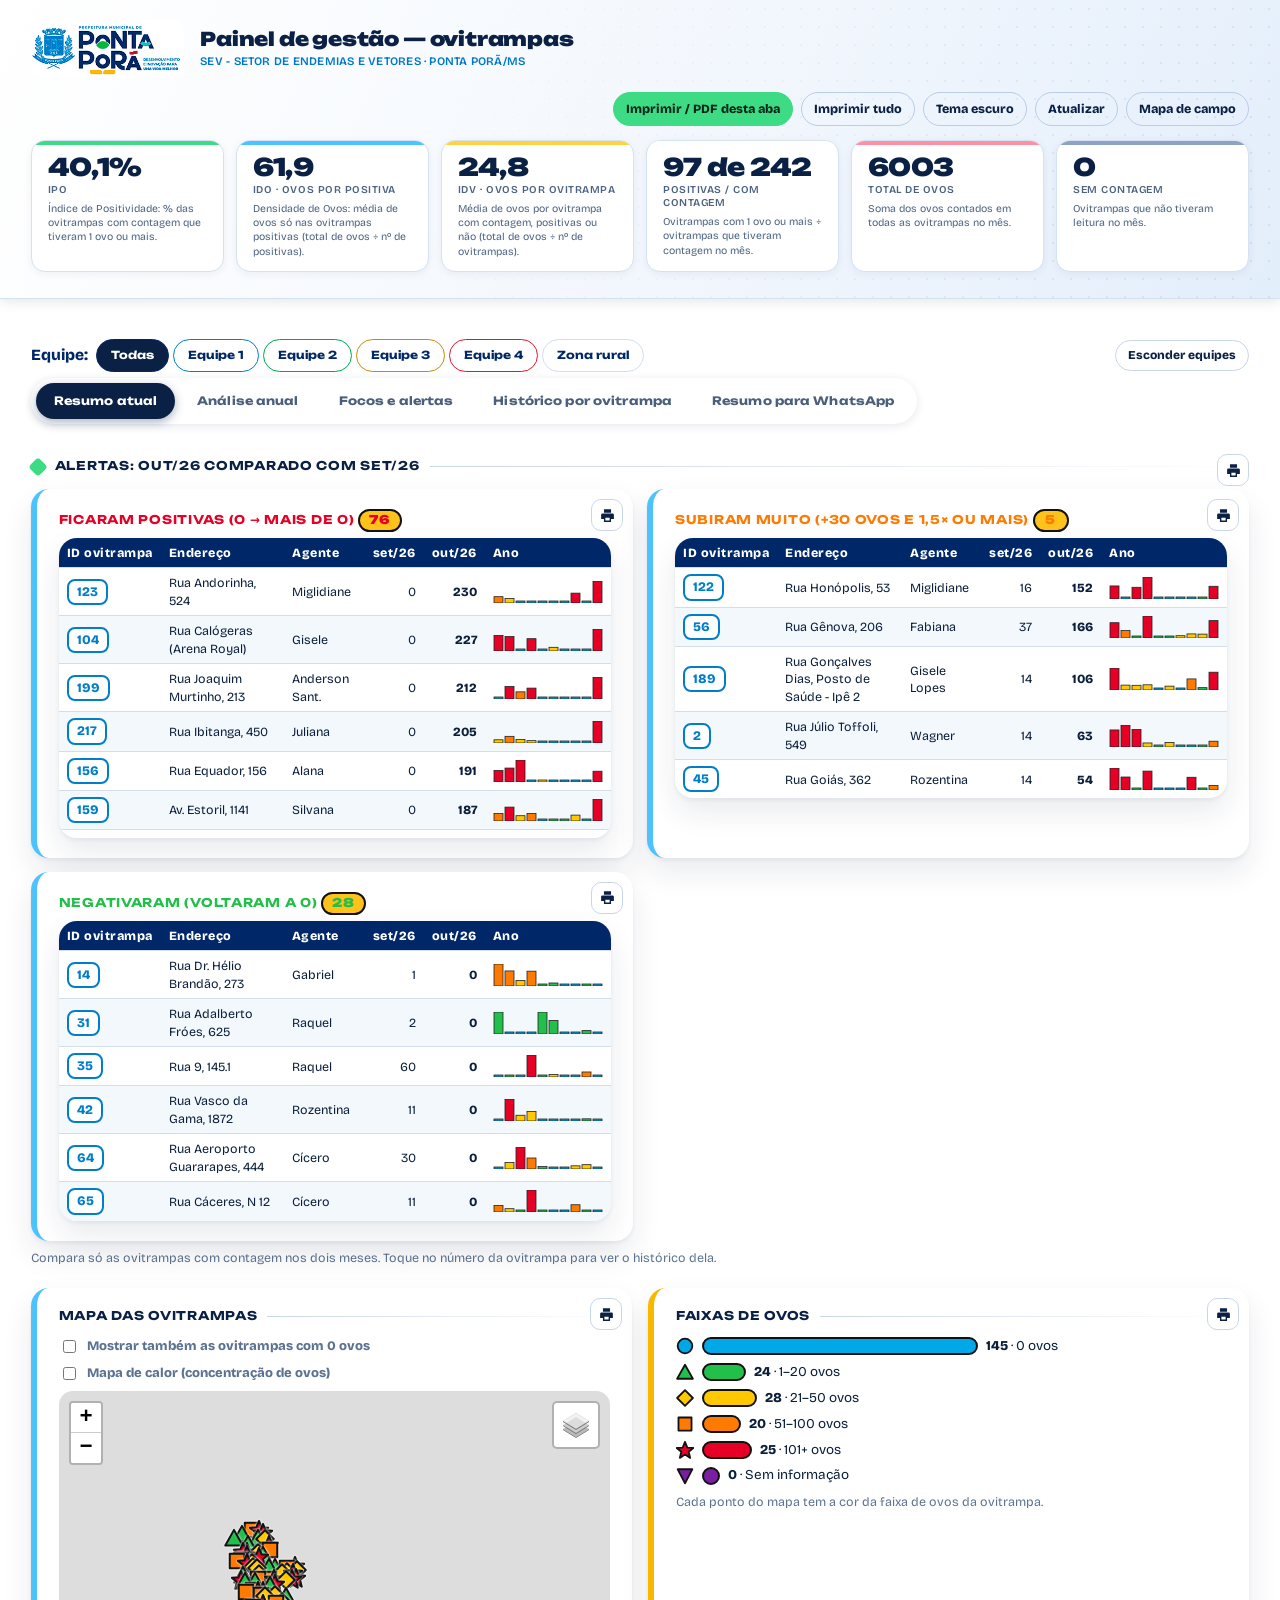
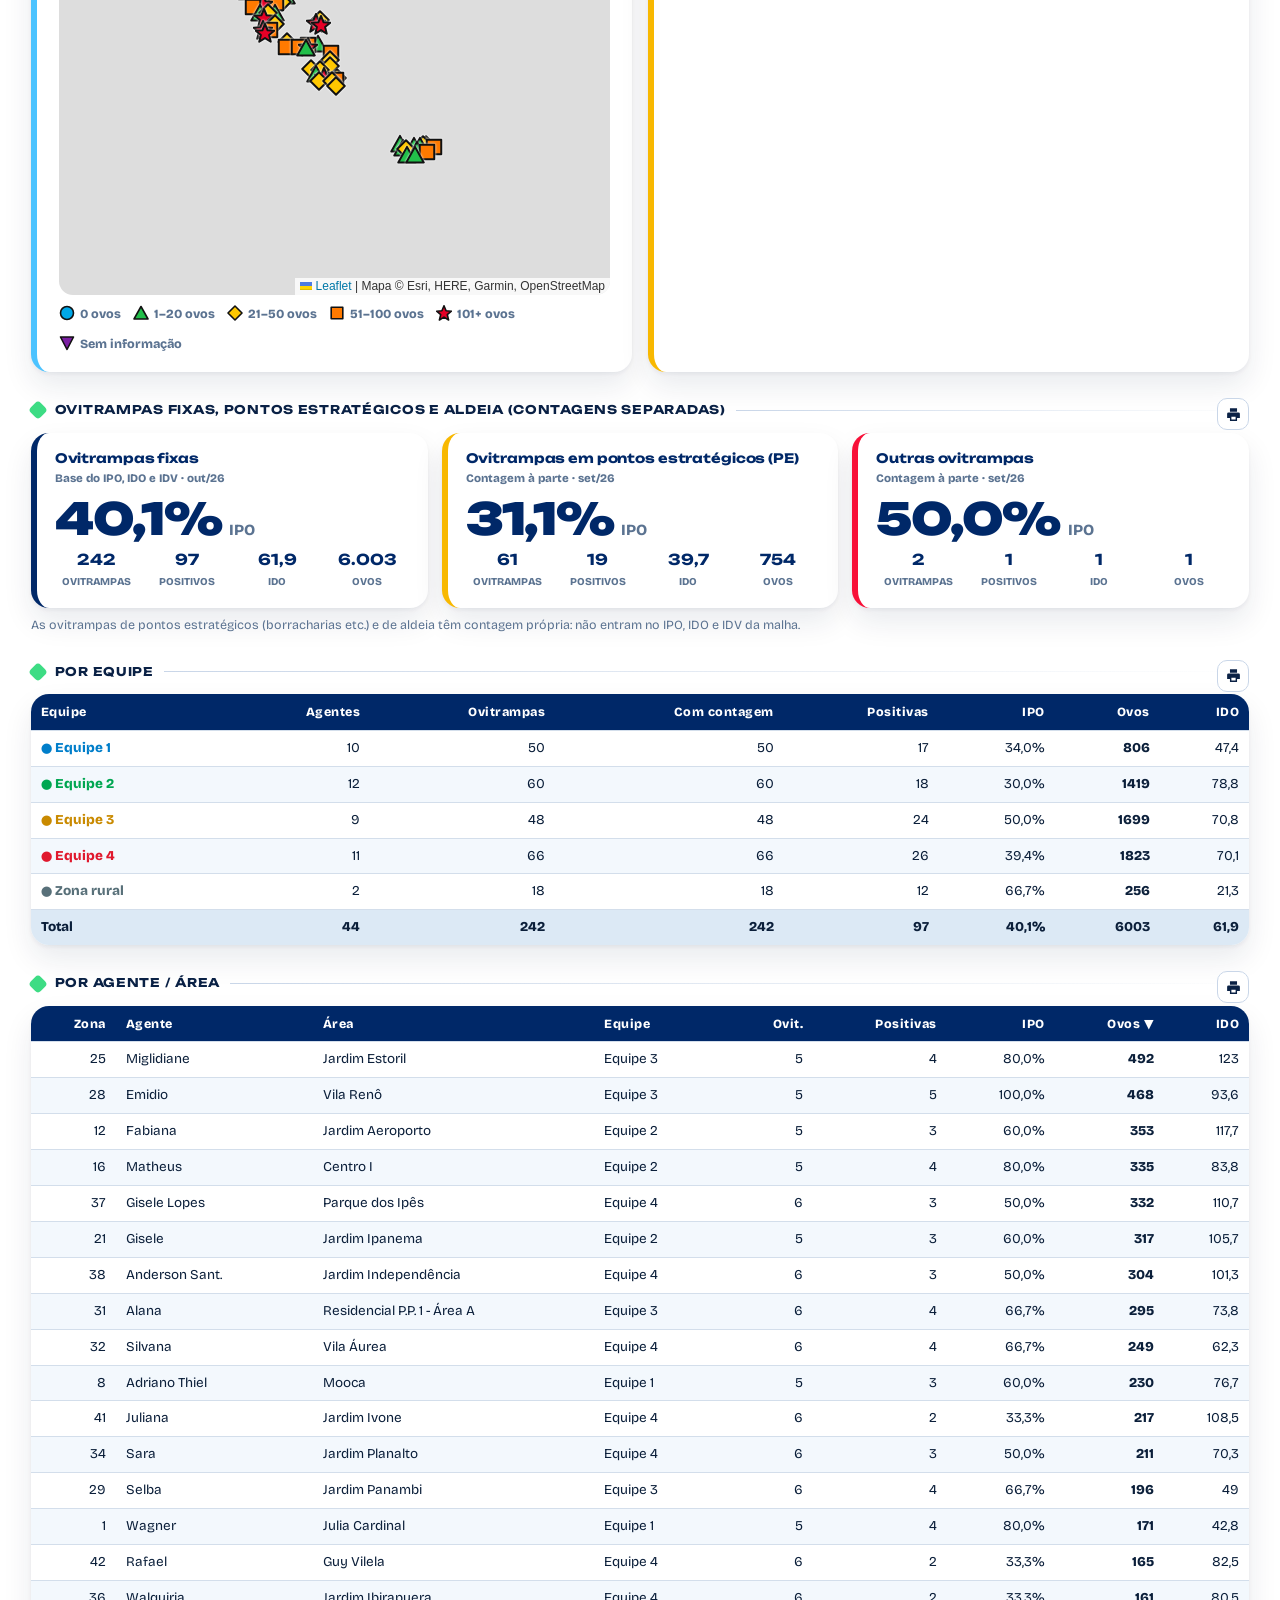
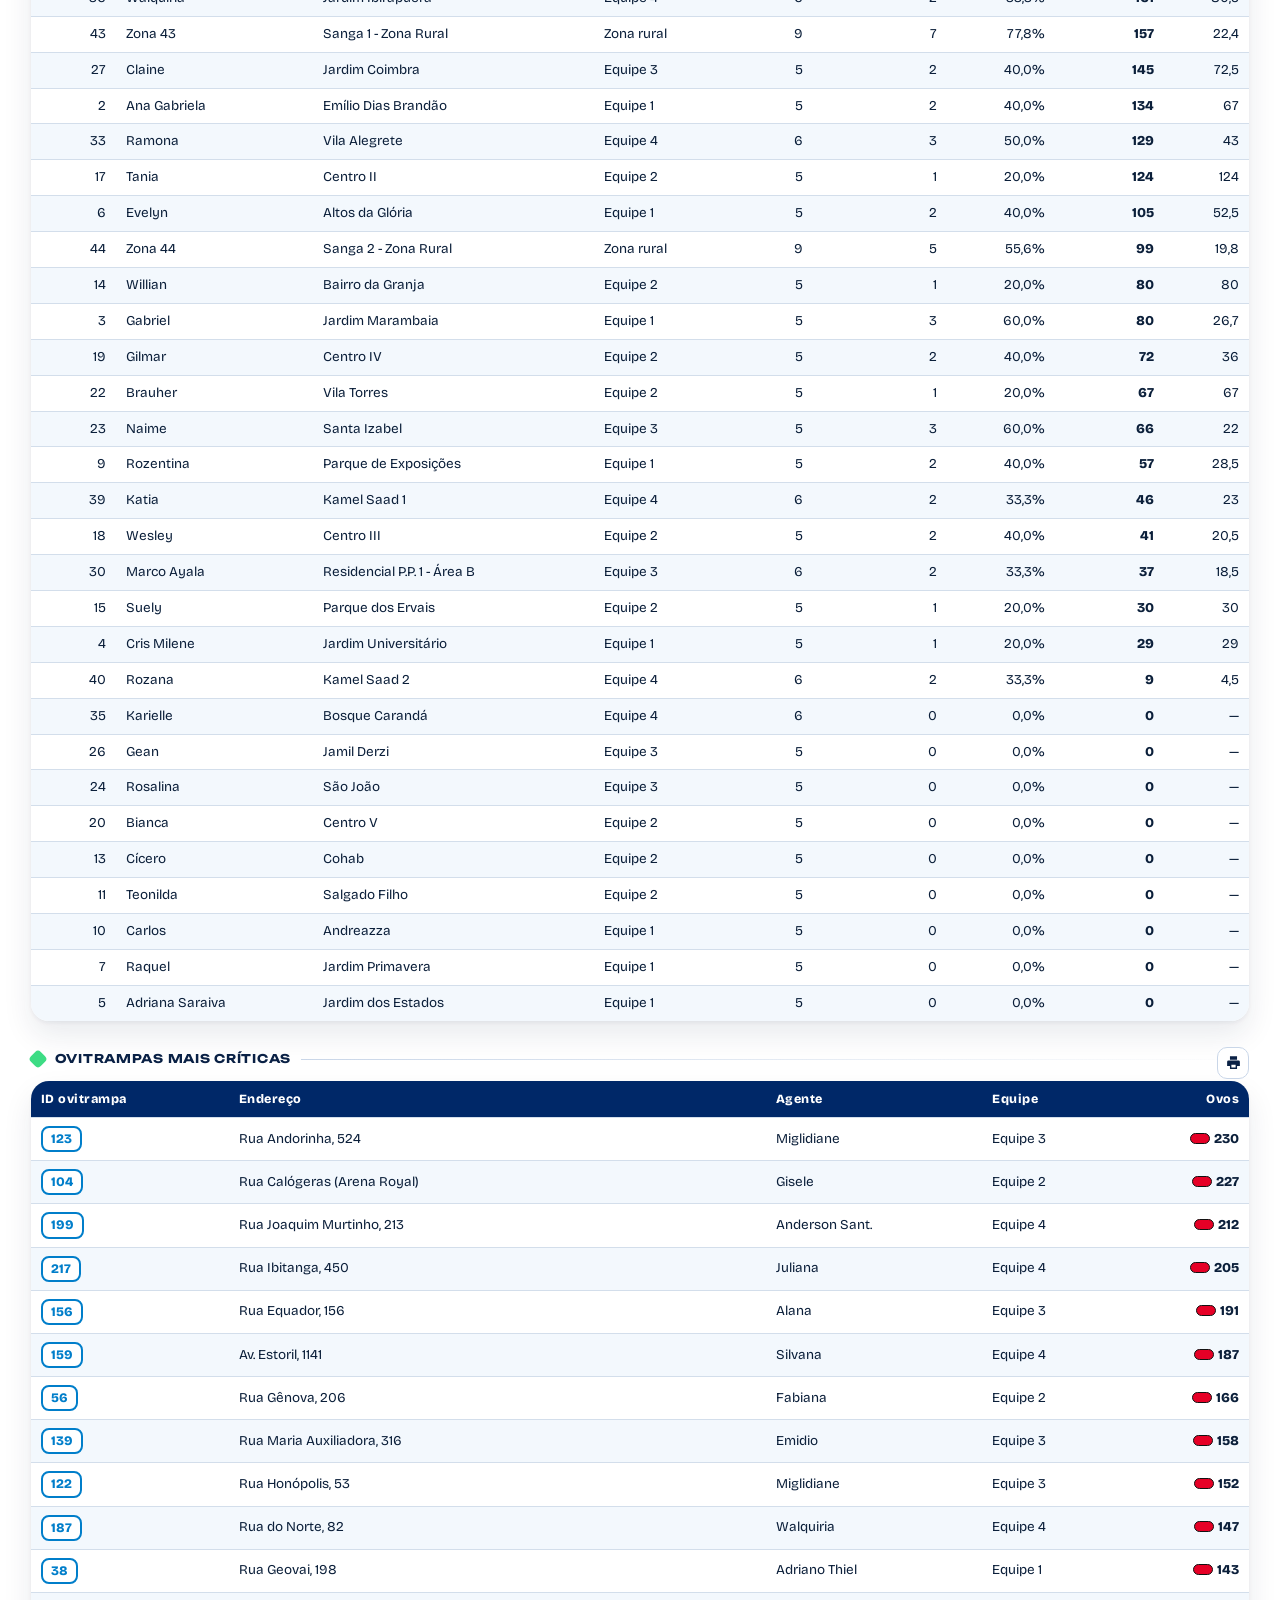
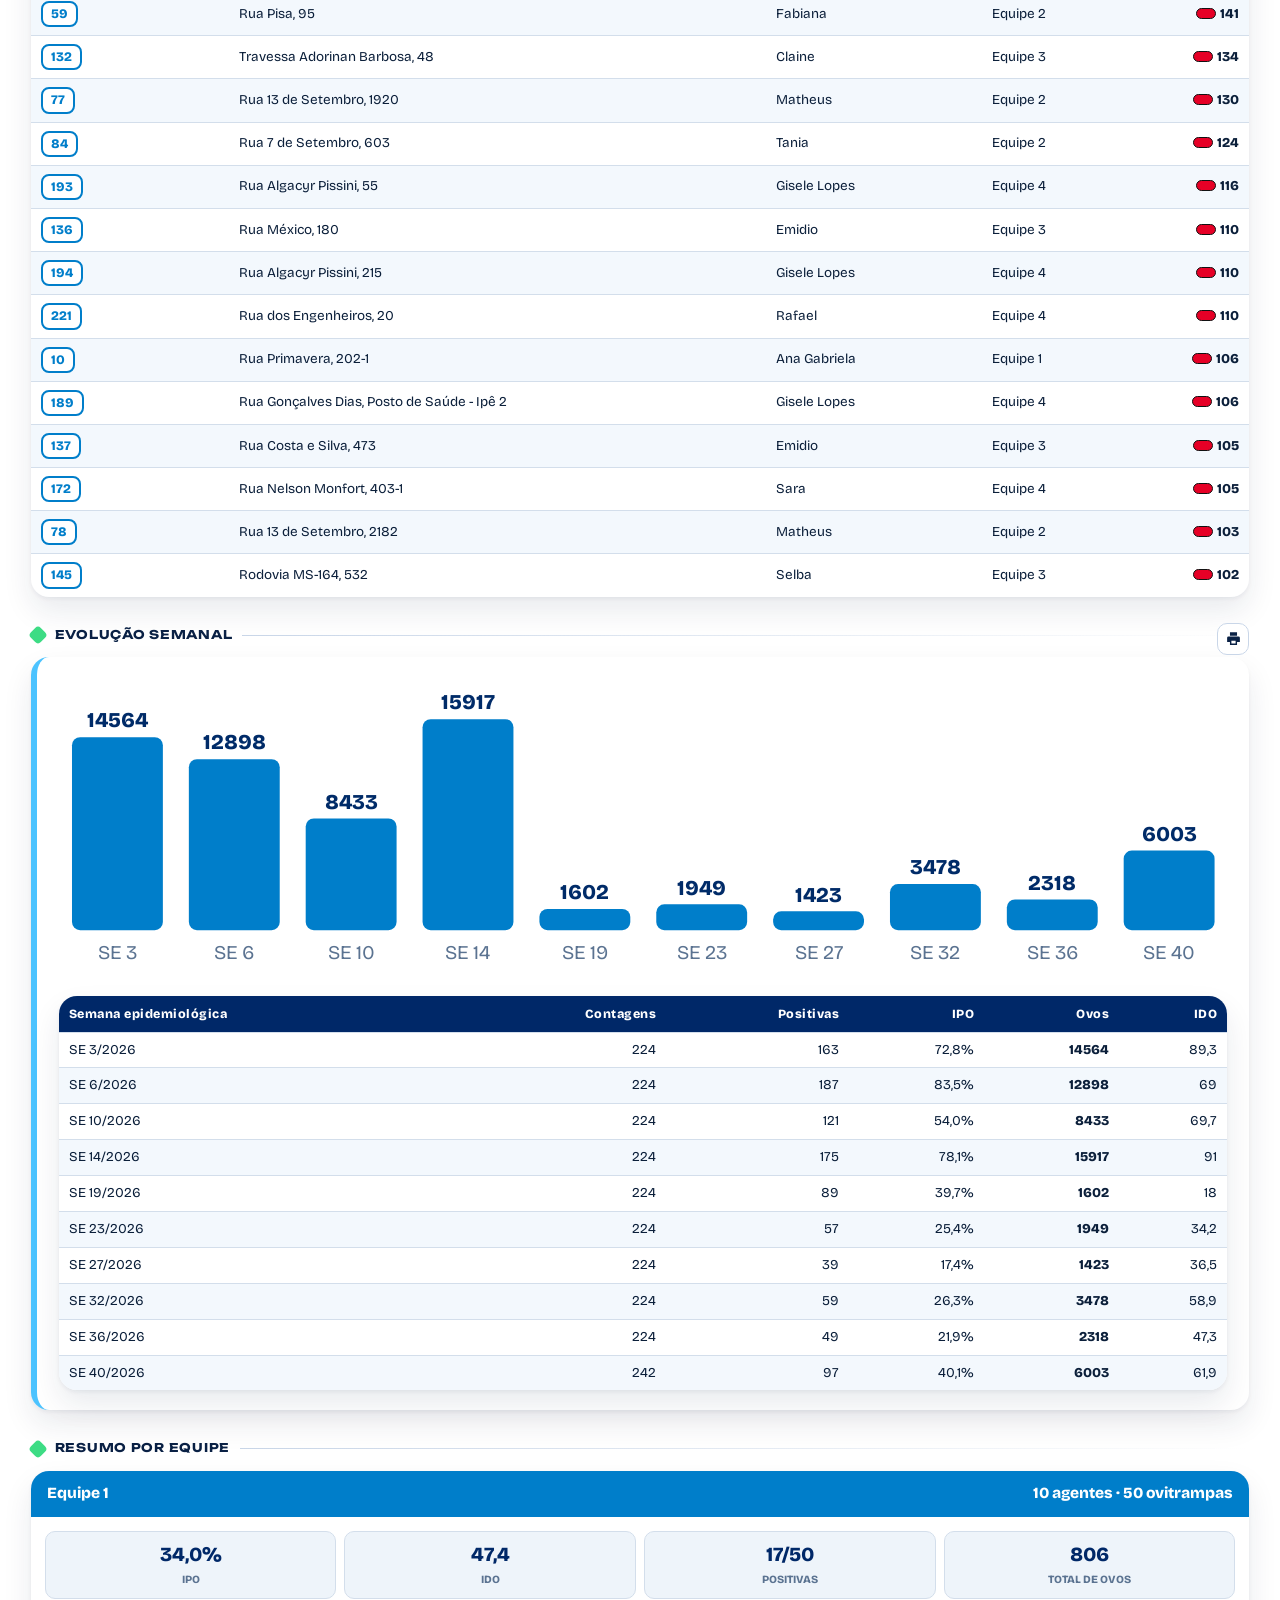
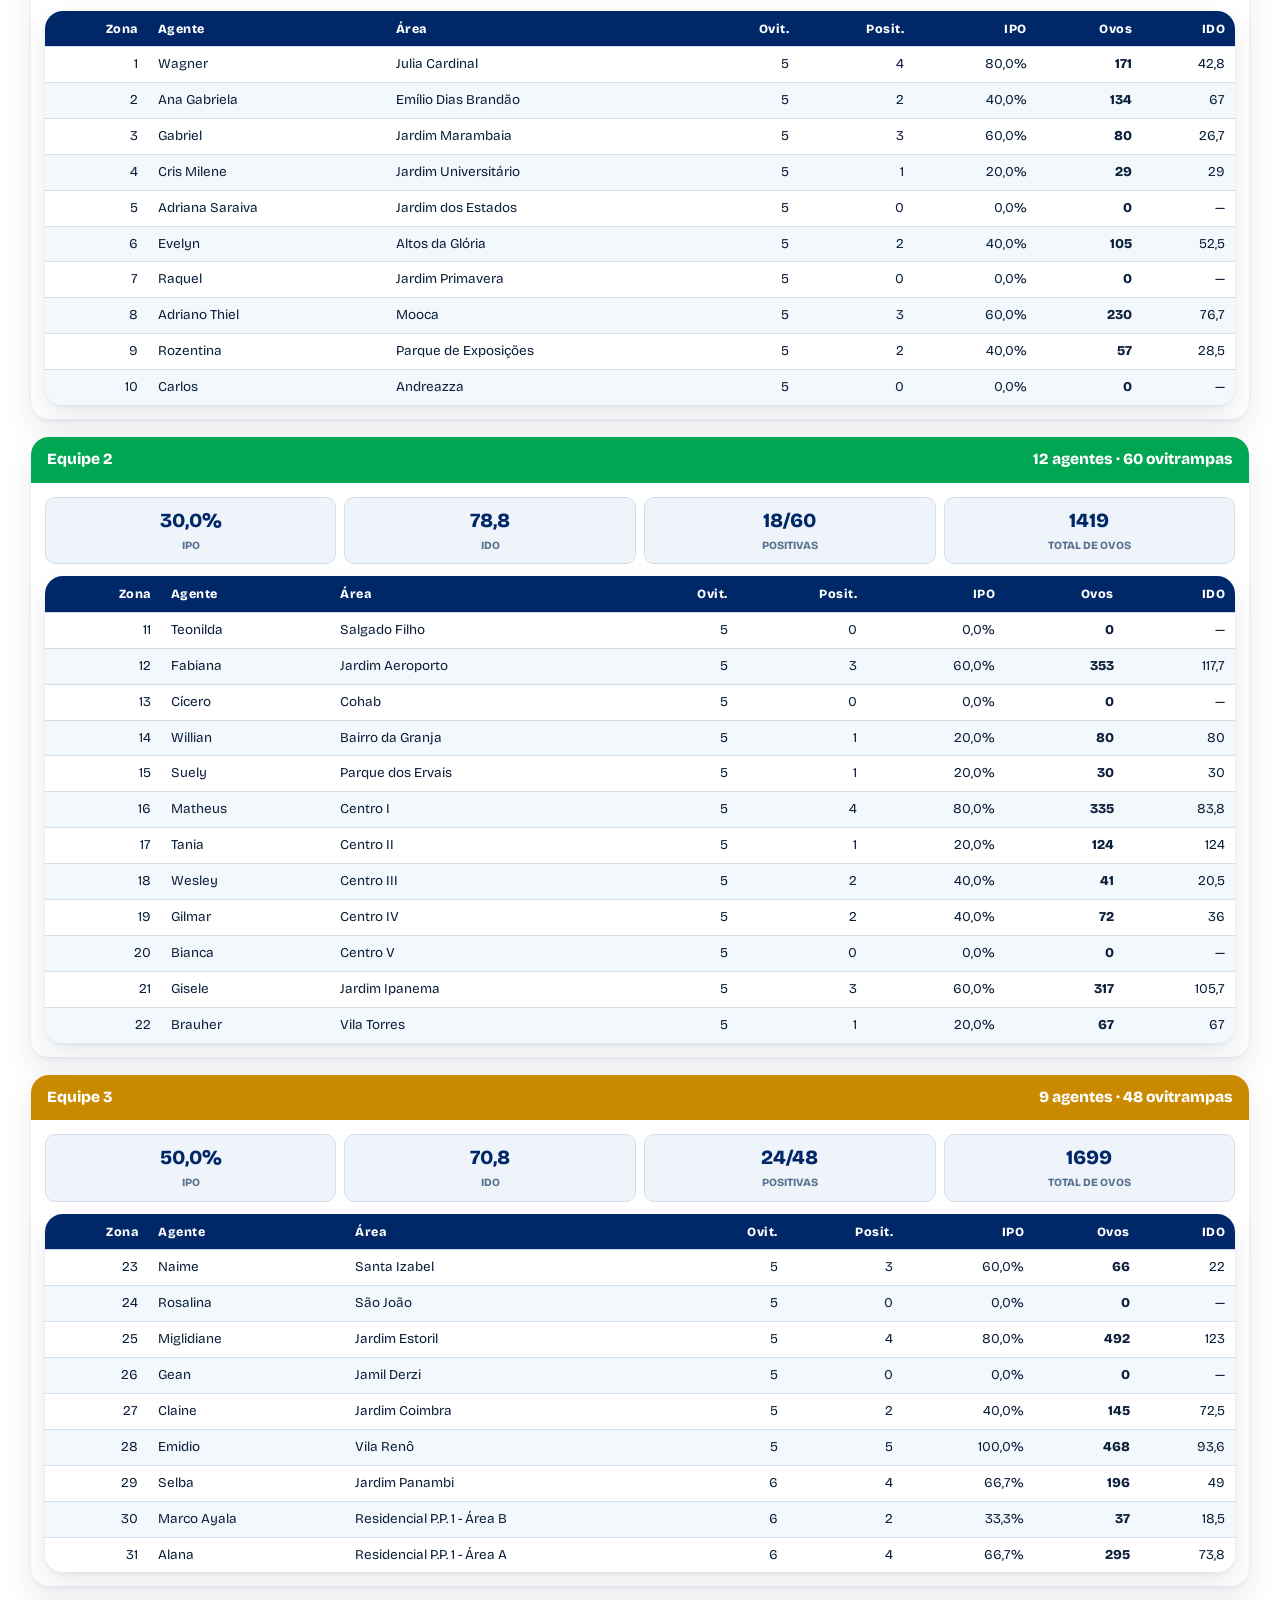
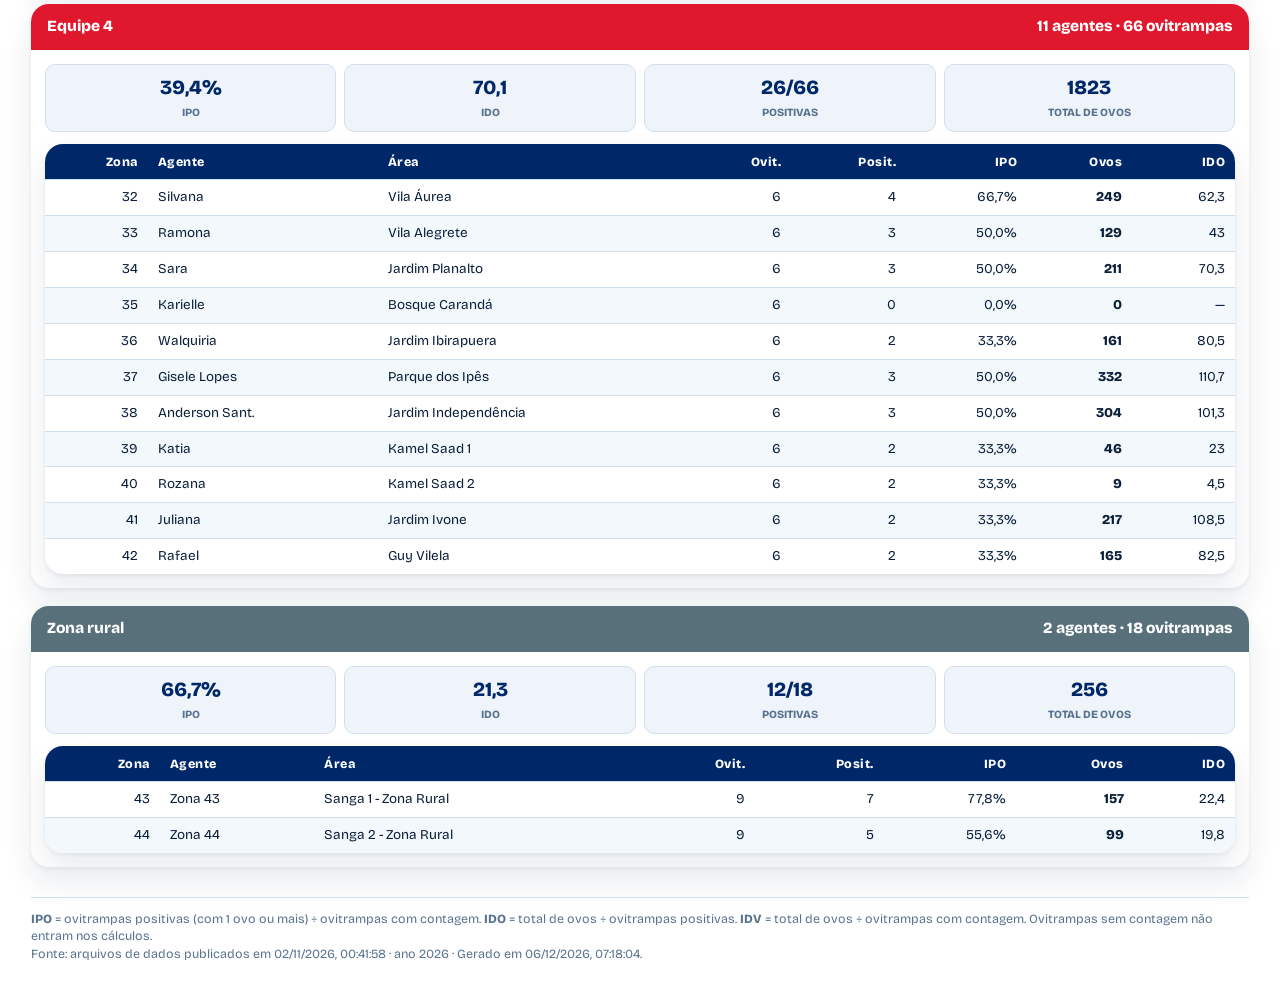
==== commit 68ff931e: "Gestao: usa toda a largura da tela e se ajusta a resolucao" ====
--- a/gestao.html
+++ b/gestao.html
@@ -8,16 +8,16 @@
 <link rel="icon" type="image/png" href="assets/img/favicon.png">
 <link rel="preload" href="assets/fonts/bricolage-800.woff2" as="font" type="font/woff2" crossorigin>
 <link rel="preload" href="assets/fonts/unbounded-900.woff2" as="font" type="font/woff2" crossorigin>
-<link rel="stylesheet" href="assets/css/tokens.css?v=0b2011c0">
-<link rel="stylesheet" href="assets/vendor/leaflet.css?v=0b2011c0">
-<link rel="stylesheet" href="assets/css/gestao.css?v=0b2011c0">
+<link rel="stylesheet" href="assets/css/tokens.css?v=59b35249">
+<link rel="stylesheet" href="assets/vendor/leaflet.css?v=59b35249">
+<link rel="stylesheet" href="assets/css/gestao.css?v=59b35249">
 <link rel="stylesheet" href="assets/css/tema-escuro.css?v=0">
 <script>var m="claro";try{if(localStorage.getItem("ovTema")==="escuro")m="escuro"}catch(e){}document.documentElement.setAttribute("data-tema",m)</script>
 </head>
 <body data-pagina="gestao">
 <div id="splash" role="status"><div data-splash-txt>Carregando dados…</div></div>
 <header class="top">
-  <div class="brand"><img alt="Prefeitura Municipal de Ponta Porã" src="assets/img/logo-2x.png?v=0b2011c0" width="158" height="60"><div><h1>Painel de gestão — ovitrampas</h1><p>SEV - Setor de endemias e vetores · Ponta Porã/MS</p></div></div>
+  <div class="brand"><img alt="Prefeitura Municipal de Ponta Porã" src="assets/img/logo-2x.png?v=59b35249" width="158" height="60"><div><h1>Painel de gestão — ovitrampas</h1><p>SEV - Setor de endemias e vetores · Ponta Porã/MS</p></div></div>
   <div class="kpis hk" id="kpis" aria-label="Indicadores gerais"></div>
   <div class="acoes noprint"><span id="atual"></span><button id="btnImp" class="pri" type="button">Imprimir / PDF desta aba</button><button id="btnImpTudo" type="button">Imprimir tudo</button><button id="btnTema" type="button" aria-pressed="false">Tema escuro</button><label class="anosel" for="selAno">Ano <select id="selAno" aria-label="Ano dos resultados"></select></label><button id="btnRec" type="button">Atualizar</button><a class="bt" id="linkApp" href="index.html">Mapa de campo</a></div>
   <div class="faixa"><i style="width:38%;background:var(--navy)"></i><i style="width:30%;background:var(--blue)"></i><i style="width:14%;background:var(--green)"></i><i style="width:11%;background:var(--yellow)"></i><i style="width:7%;background:var(--red)"></i></div>
@@ -48,15 +48,15 @@
 
 
 
-<script src="assets/vendor/leaflet.js?v=0b2011c0"></script>
-<script src="assets/vendor/leaflet-heat.js?v=0b2011c0"></script>
-<script src="assets/js/boot.js?v=0b2011c0"></script>
-<script src="assets/js/gestao/01-base.js?v=0b2011c0"></script>
-<script src="assets/js/gestao/02-anual-focos.js?v=0b2011c0"></script>
-<script src="assets/js/gestao/03-alertas-hist.js?v=0b2011c0"></script>
-<script src="assets/js/gestao/04-imprimir.js?v=0b2011c0"></script>
-<script src="assets/js/gestao/05-whatsapp.js?v=0b2011c0"></script>
+<script src="assets/vendor/leaflet.js?v=59b35249"></script>
+<script src="assets/vendor/leaflet-heat.js?v=59b35249"></script>
+<script src="assets/js/boot.js?v=59b35249"></script>
+<script src="assets/js/gestao/01-base.js?v=59b35249"></script>
+<script src="assets/js/gestao/02-anual-focos.js?v=59b35249"></script>
+<script src="assets/js/gestao/03-alertas-hist.js?v=59b35249"></script>
+<script src="assets/js/gestao/04-imprimir.js?v=59b35249"></script>
+<script src="assets/js/gestao/05-whatsapp.js?v=59b35249"></script>
 <script src="assets/js/gestao/05b-zap-imagem.js?v=0"></script>
-<script src="assets/js/gestao/06-extras.js?v=0b2011c0"></script>
+<script src="assets/js/gestao/06-extras.js?v=59b35249"></script>
 </body>
 </html>
--- a/assets/css/gestao.css
+++ b/assets/css/gestao.css
@@ -15,7 +15,7 @@
 button,.bt{font:inherit;font-weight:800;font-size:13.5px;border:2px solid var(--line);background:#fff;color:var(--navy);padding:9px 14px;border-radius:10px;cursor:pointer;text-decoration:none;display:inline-block}
 button:hover,.bt:hover{background:#eaf3fb}
 button.pri{background:var(--navy);border-color:var(--navy);color:#fff}
-main{max-width:1240px;margin:0 auto;padding:18px 16px 40px}
+main{max-width:none;margin:0 auto;padding:18px var(--gut) 40px}
 section{margin-top:22px}
 h2{font-size:18px;font-weight:800;color:var(--navy);margin-bottom:10px;display:flex;align-items:center;gap:10px}
 h2::after{content:'';flex:1;height:2px;background:linear-gradient(90deg,var(--blue) 0 60px,var(--yellow) 60px 90px,var(--line) 90px)}
@@ -262,7 +262,7 @@
 .filtros.eq-esc #chips,.filtros.eq-esc>b{display:none}
 .filtros{display:flex;align-items:center}
 /* tudo alinhado com o cabeçalho: mesma largura e mesma margem lateral */
-.top{padding-left:max(22px,calc((100% - 1240px)/2 + 16px));padding-right:max(22px,calc((100% - 1240px)/2 + 16px))}
+.top{padding-left:calc(var(--gut) + 0px);padding-right:var(--gut)}
 @media print{.top{padding-left:16px;padding-right:16px}}
 
 /* mapa de calor transparente: o nome das ruas continua legível por baixo */
@@ -311,3 +311,12 @@
 }
 @media print{ .alts .cx,.cx.alt,.cx:has(table){break-inside:auto!important} .alts{display:block!important} .alts .cx{margin-bottom:10px} thead{display:table-header-group} }
 .zfmt{display:flex;gap:8px;flex-wrap:wrap;margin:6px 0 10px}.zfmt button{padding:8px 12px;border-radius:999px;border:2px solid var(--line);background:#fff;font-weight:800}.zfmt button.pri{background:var(--navy);color:#fff;border-color:var(--navy)}
+
+/* ocupa toda a largura da tela e se ajusta à resolução */
+:root{--gut:clamp(12px,2.4vw,56px)}
+.alts{grid-template-columns:repeat(auto-fit,minmax(min(100%,520px),1fr))}
+.hk{grid-template-columns:repeat(auto-fit,minmax(min(100%,170px),1fr))}
+.duas,.zapgrid{grid-template-columns:repeat(auto-fit,minmax(min(100%,460px),1fr))}
+#mapa,#mapaM{height:clamp(320px,56vh,820px)}
+@media (min-width:1700px){html{font-size:17px}}
+@media (min-width:2200px){html{font-size:19px}}
--- a/assets/css/tema-escuro.css
+++ b/assets/css/tema-escuro.css
@@ -69,7 +69,6 @@
 html[data-tema=escuro] .tw table{min-width:100%;width:max-content}
 html[data-tema=escuro] td{white-space:nowrap}
 html[data-tema=escuro] td:nth-child(2):not(.n){white-space:normal;min-width:200px}
-html[data-tema=escuro] .alts{grid-template-columns:1fr}
 html[data-tema=escuro] .alts table{font-size:13.5px}
 html[data-tema=escuro] td svg{display:block;max-width:none}
 html[data-tema=escuro] .cx>.tw,html[data-tema=escuro] .cx .tw{background:transparent!important;box-shadow:none;border:0;backdrop-filter:none}
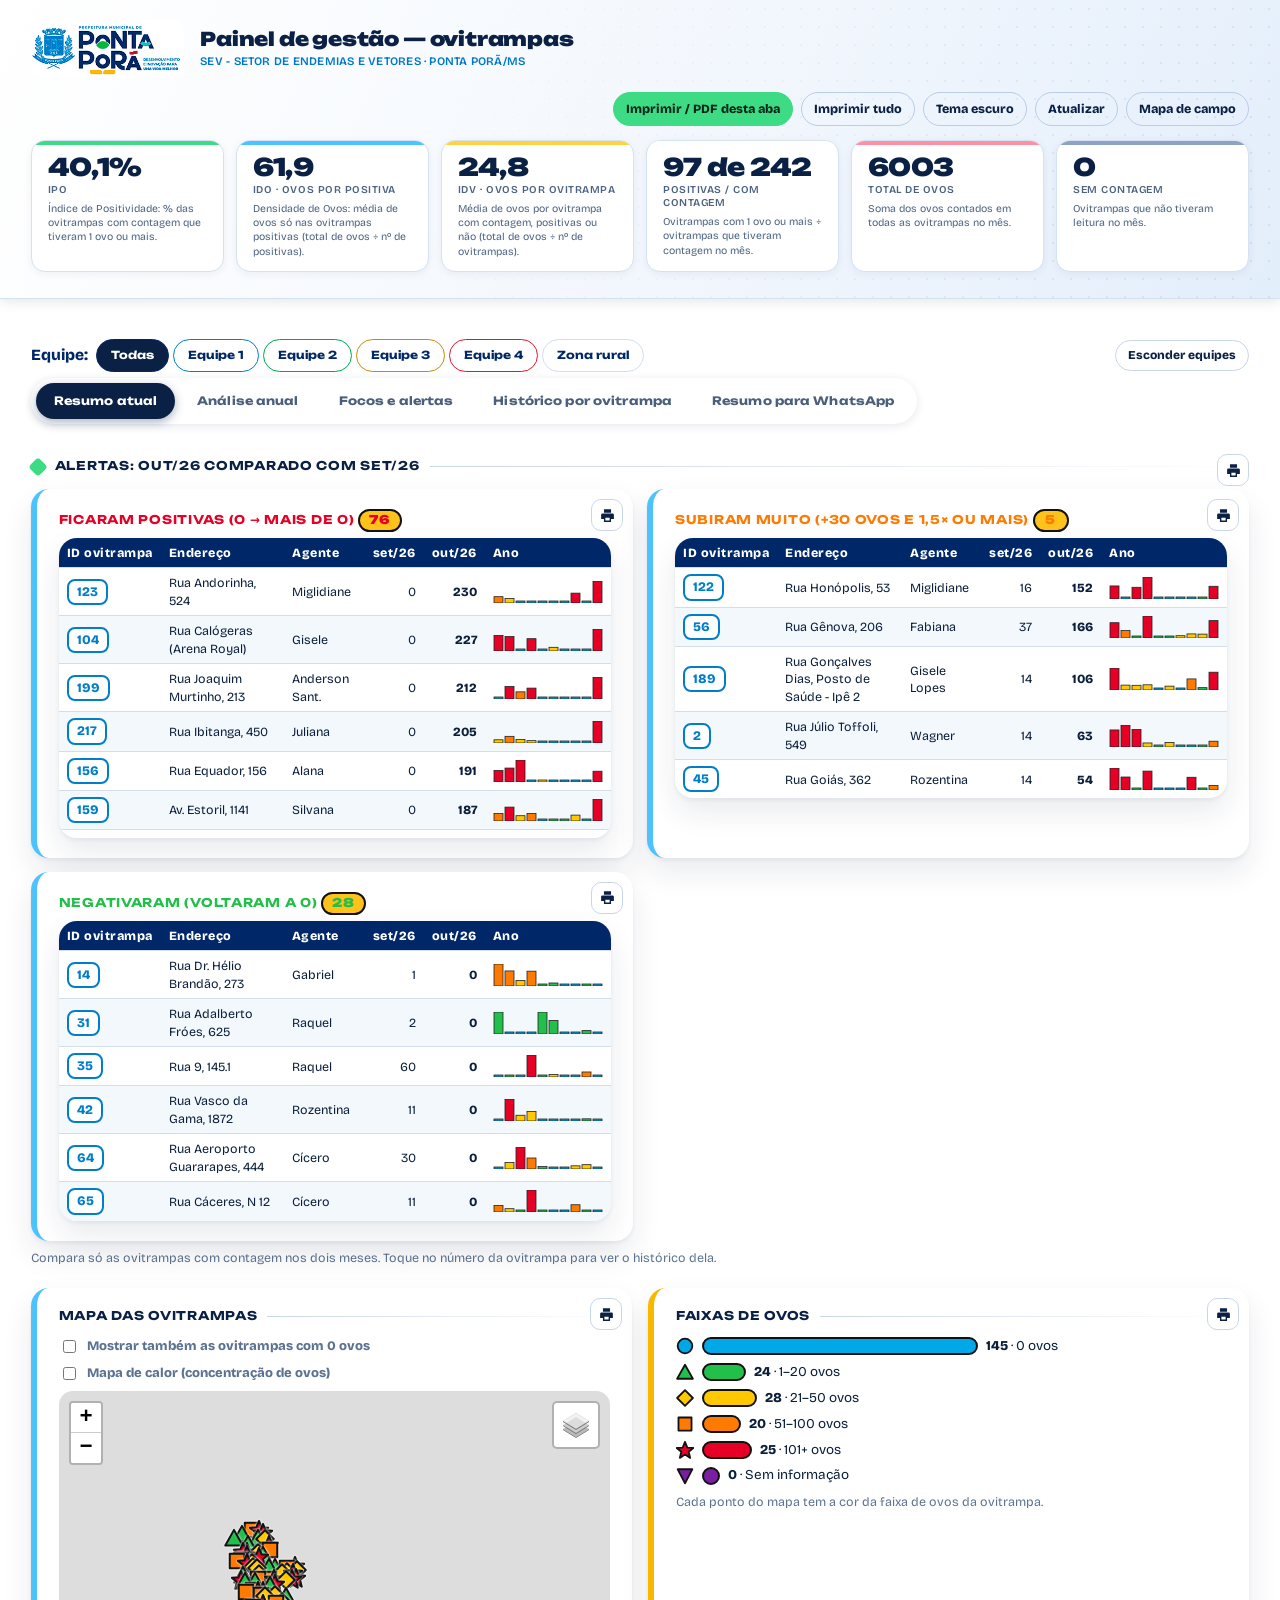
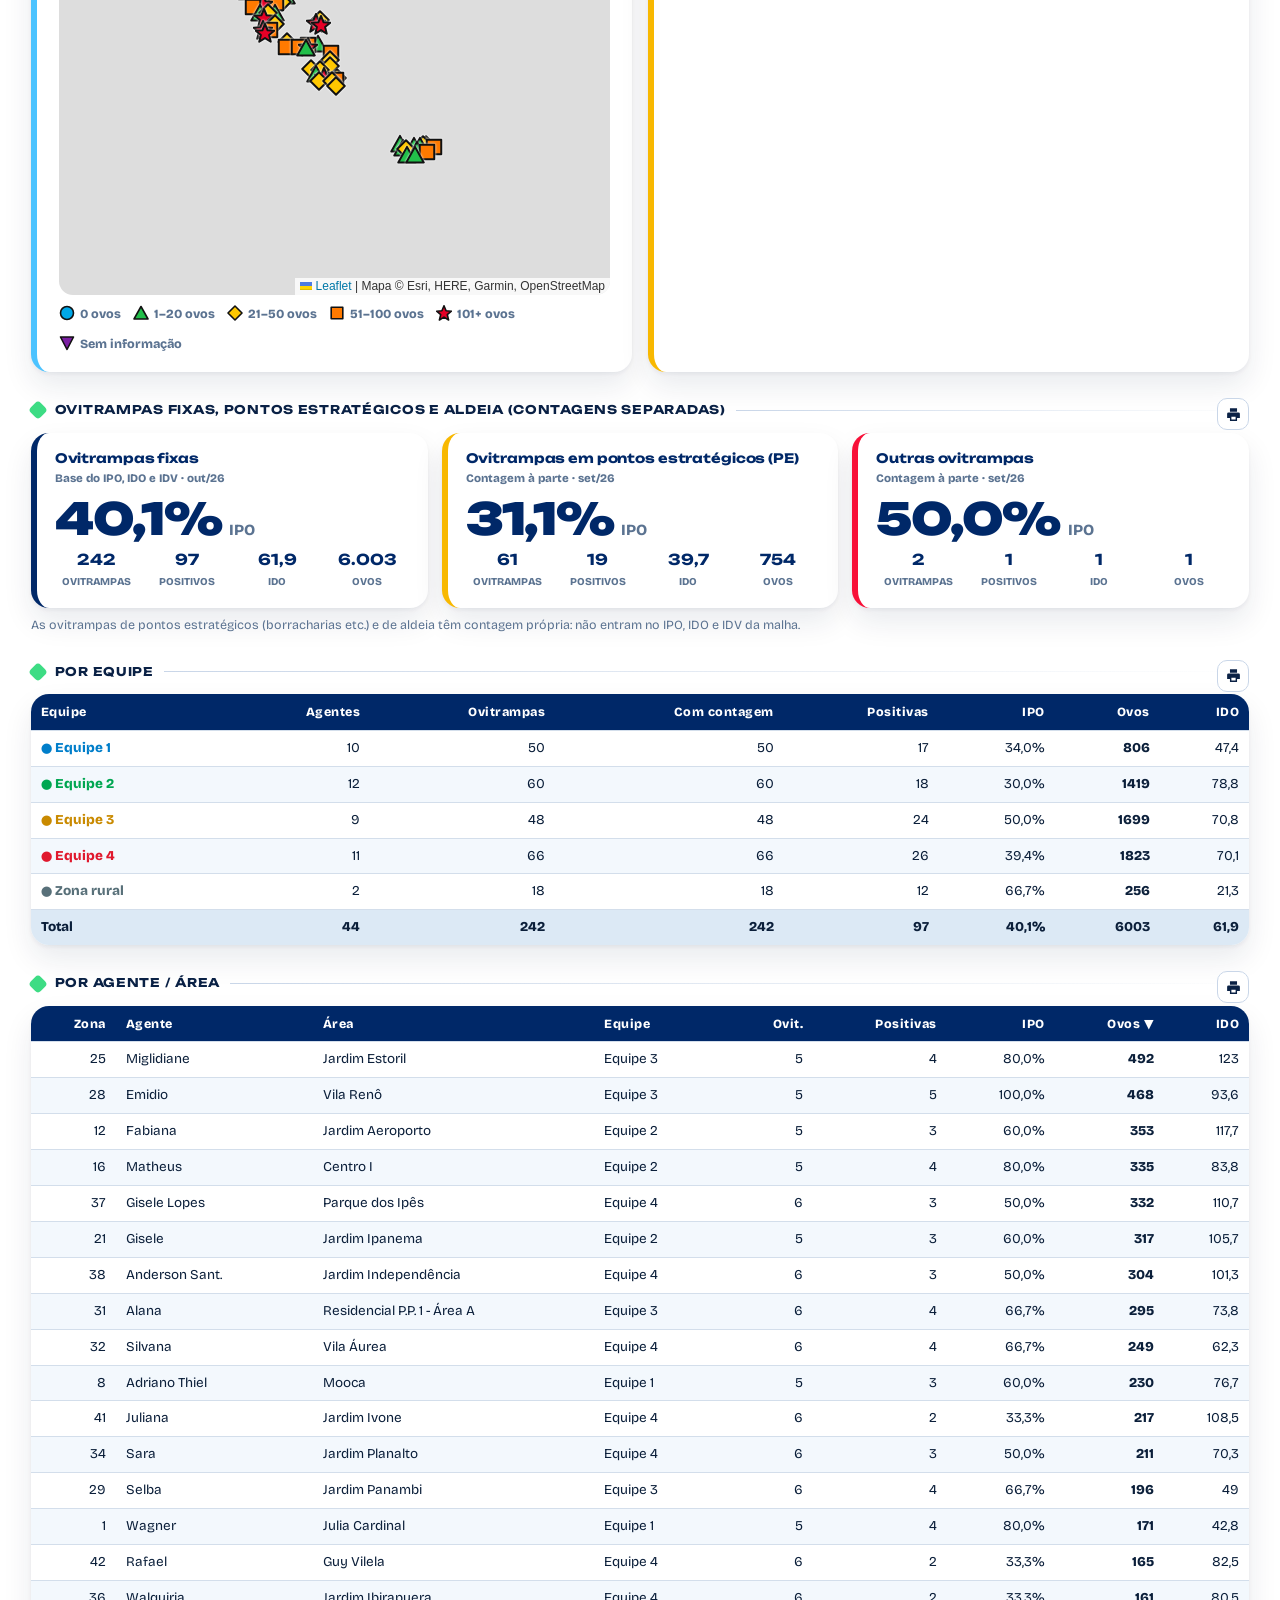
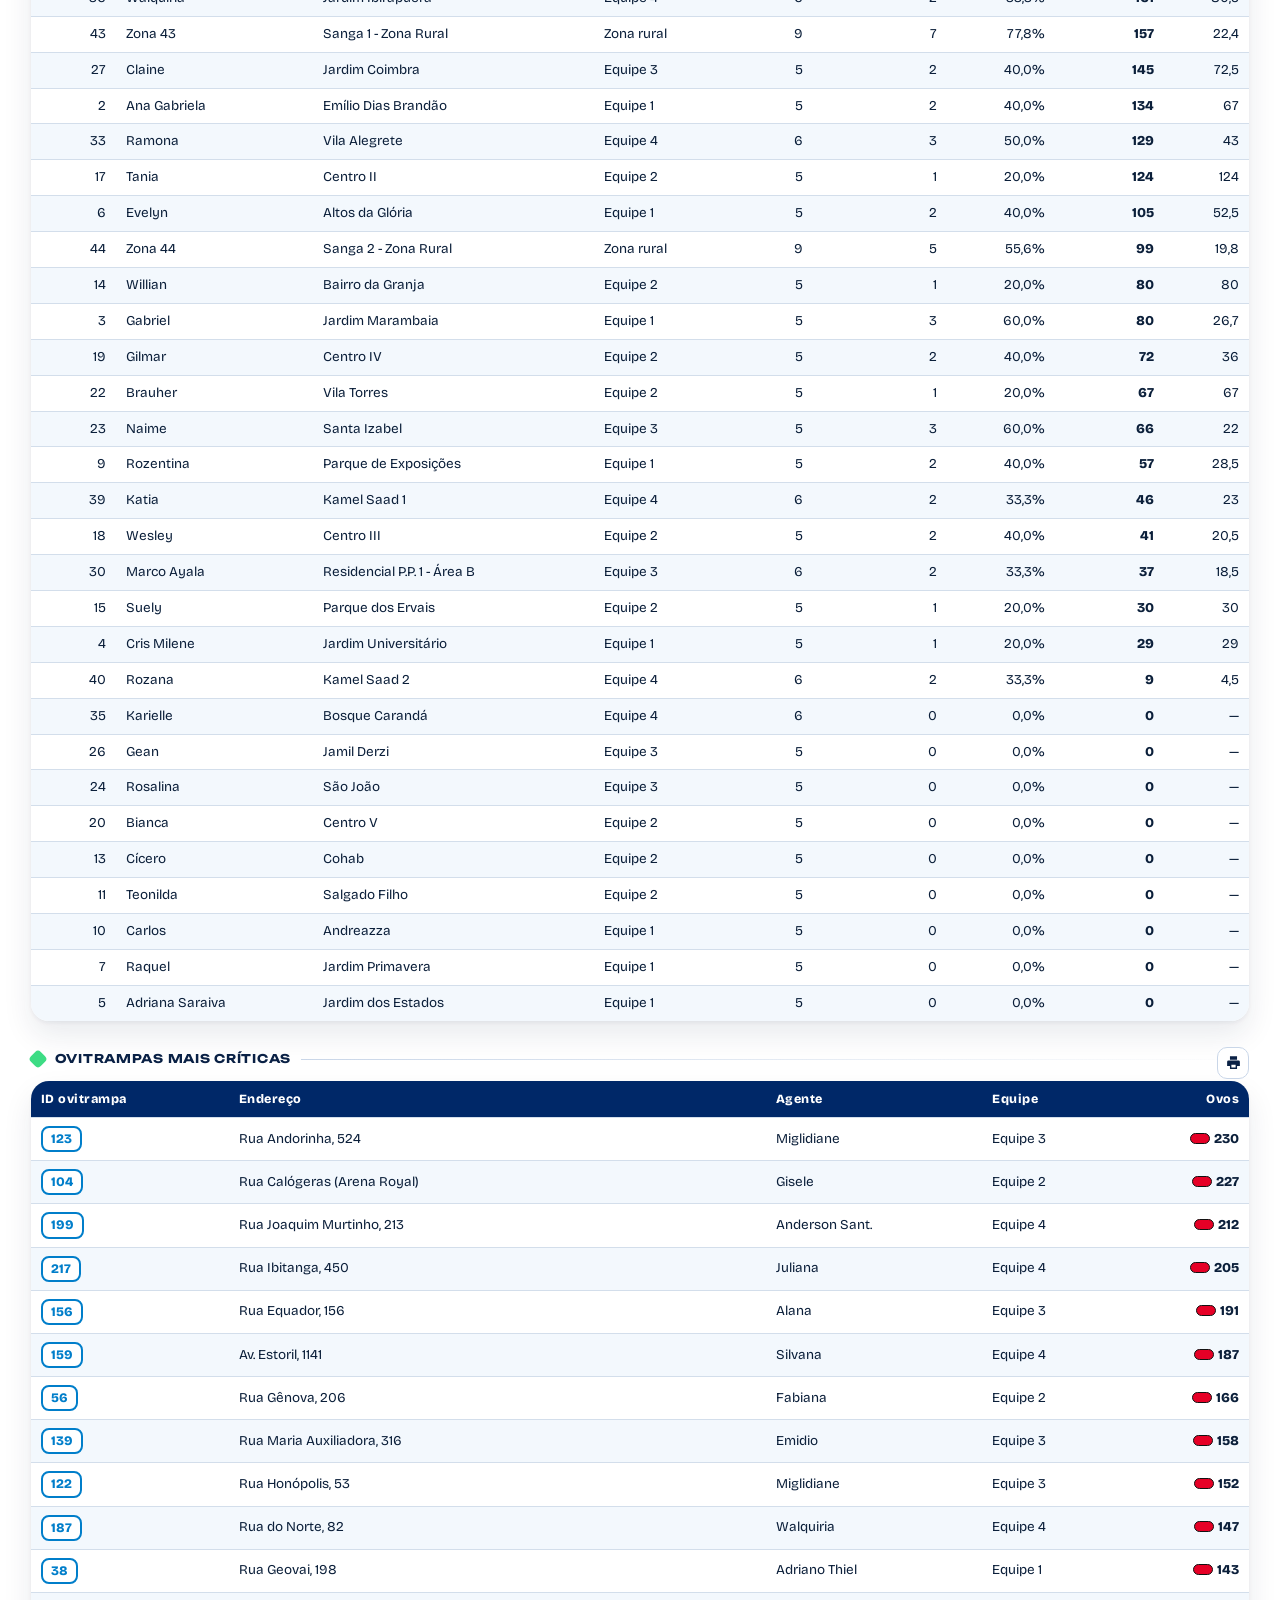
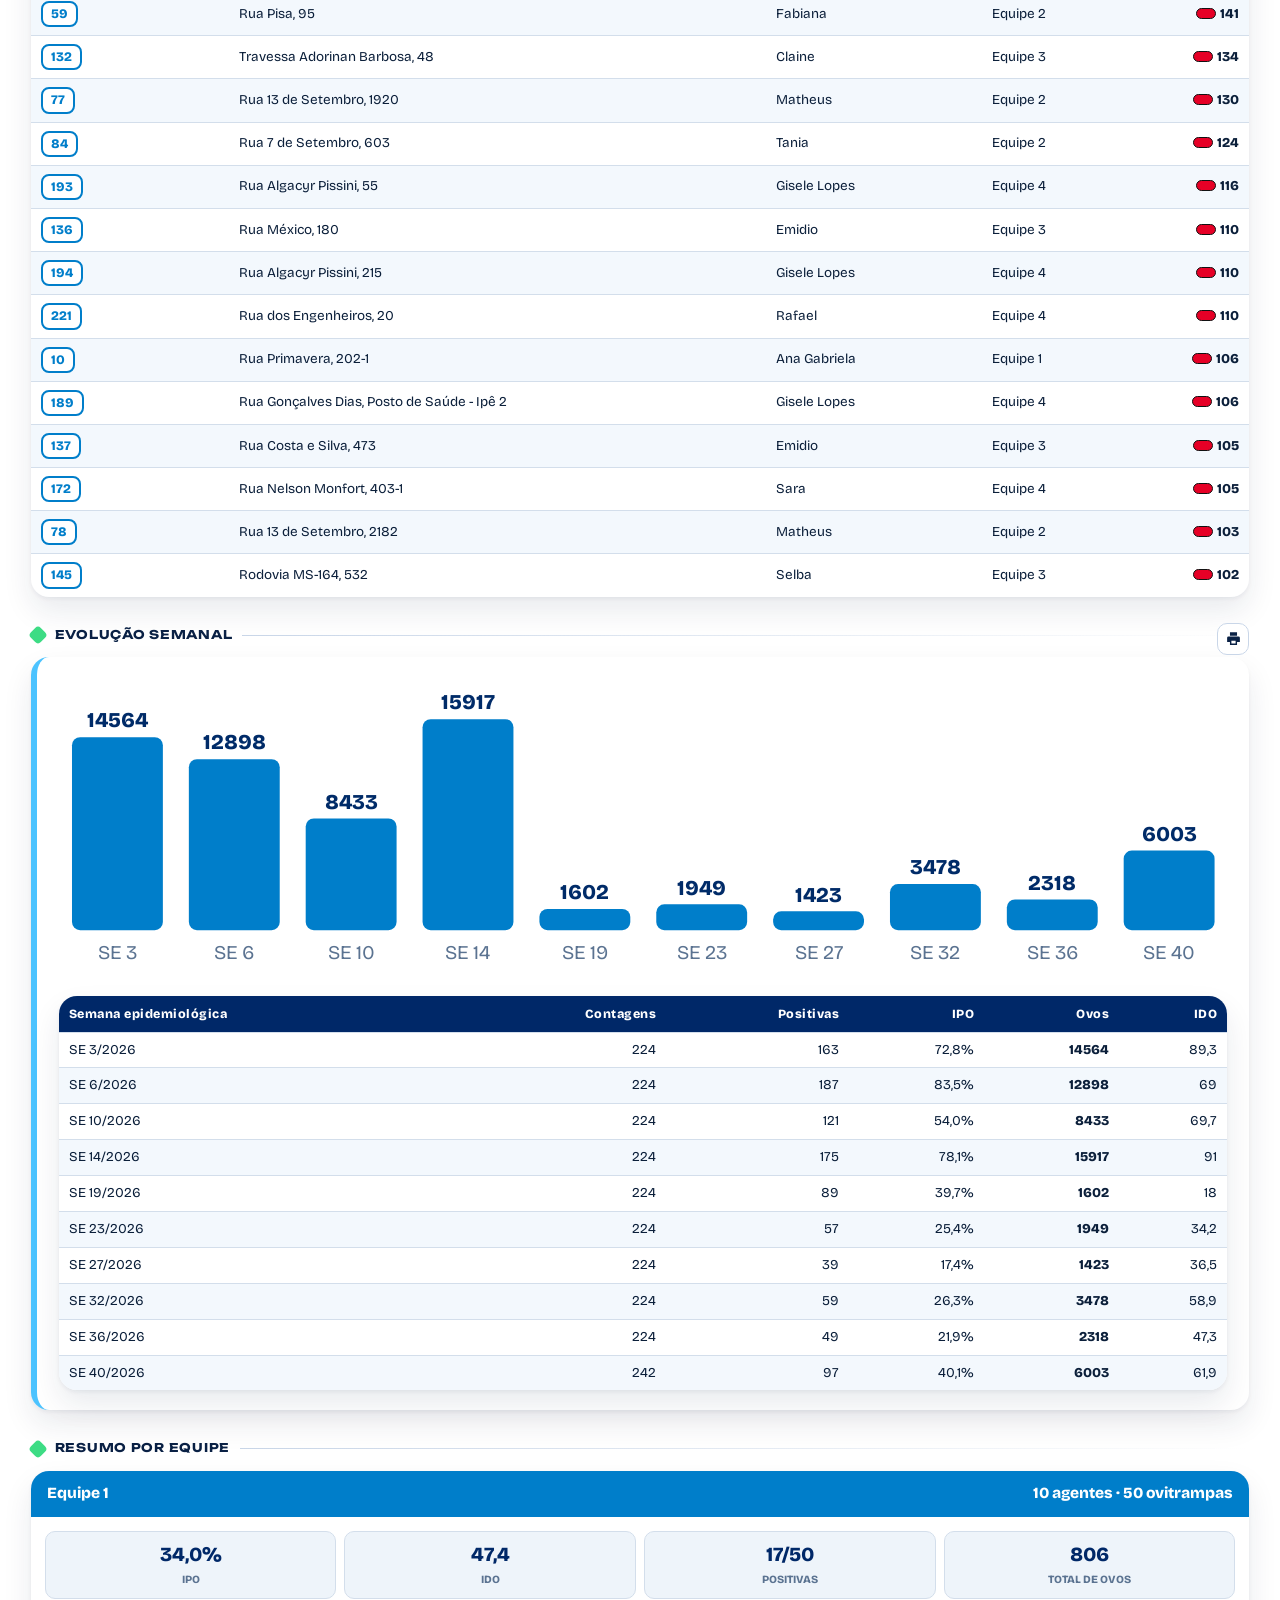
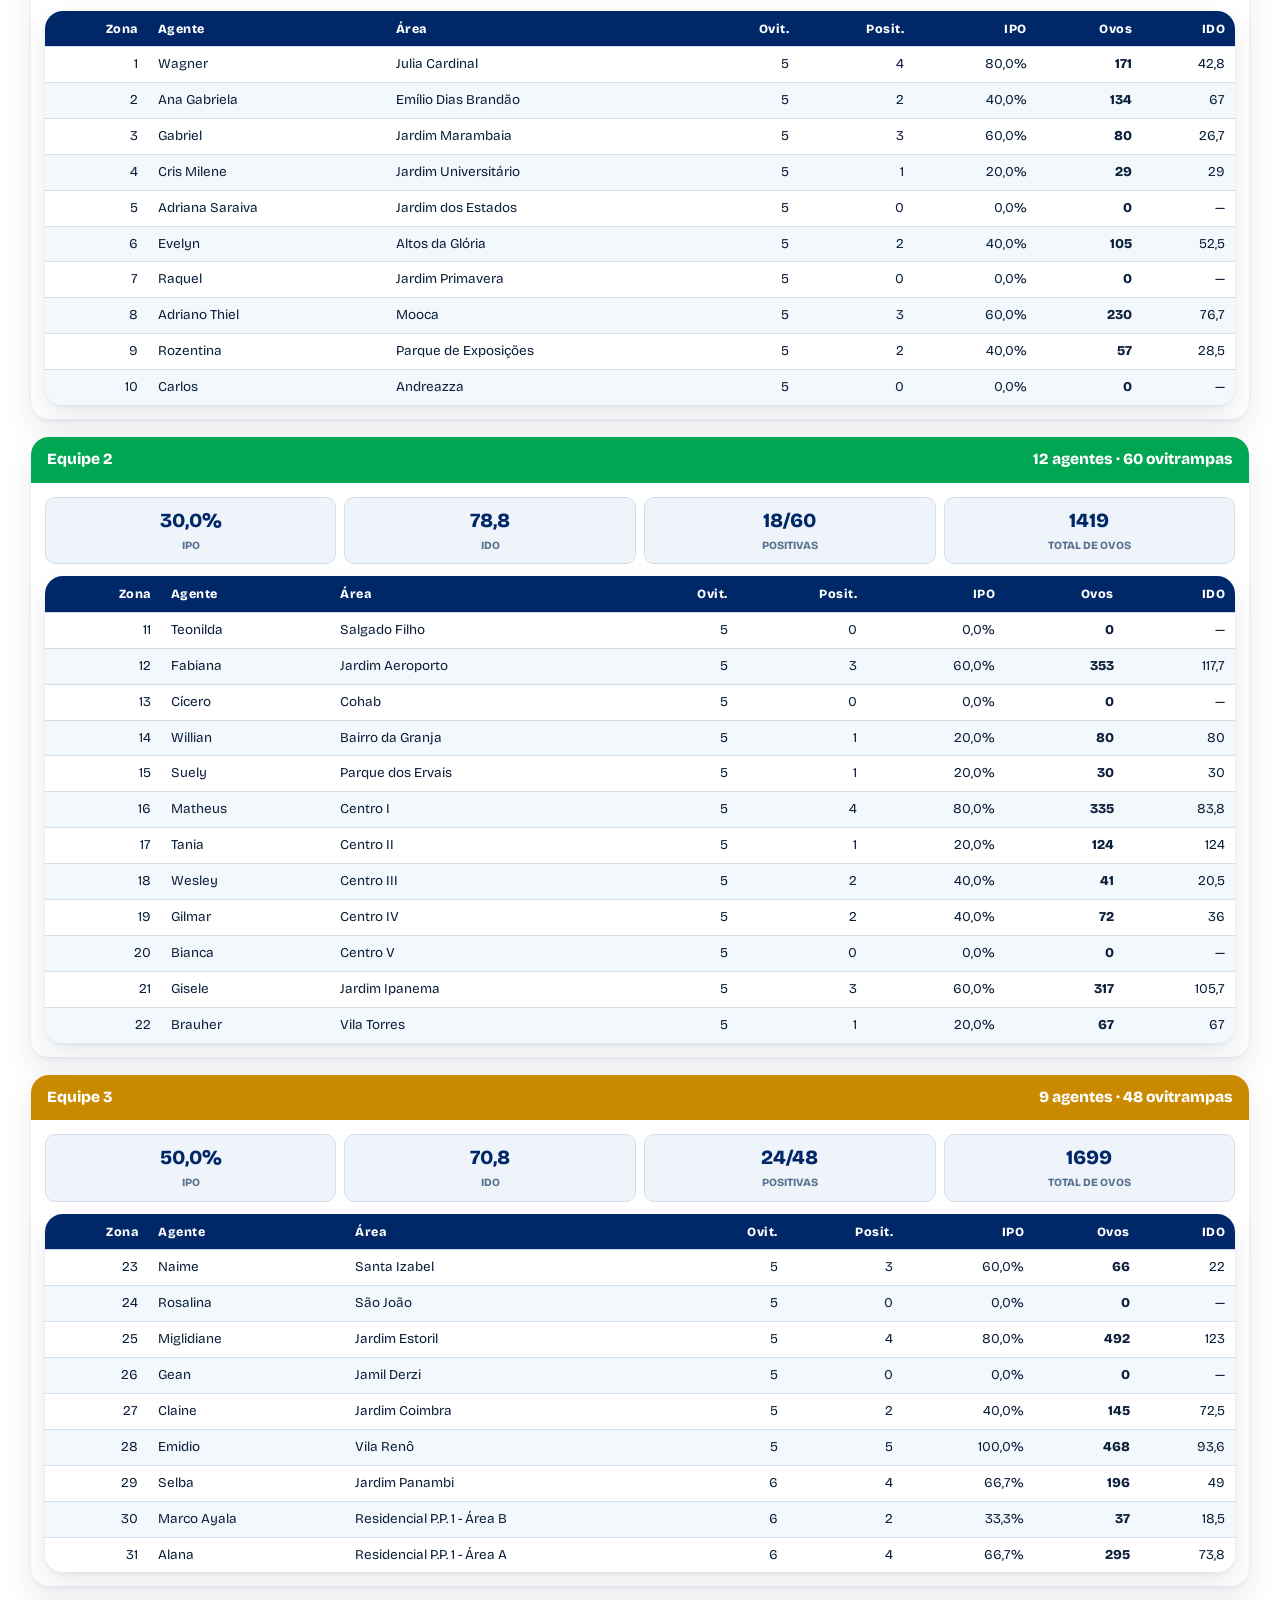
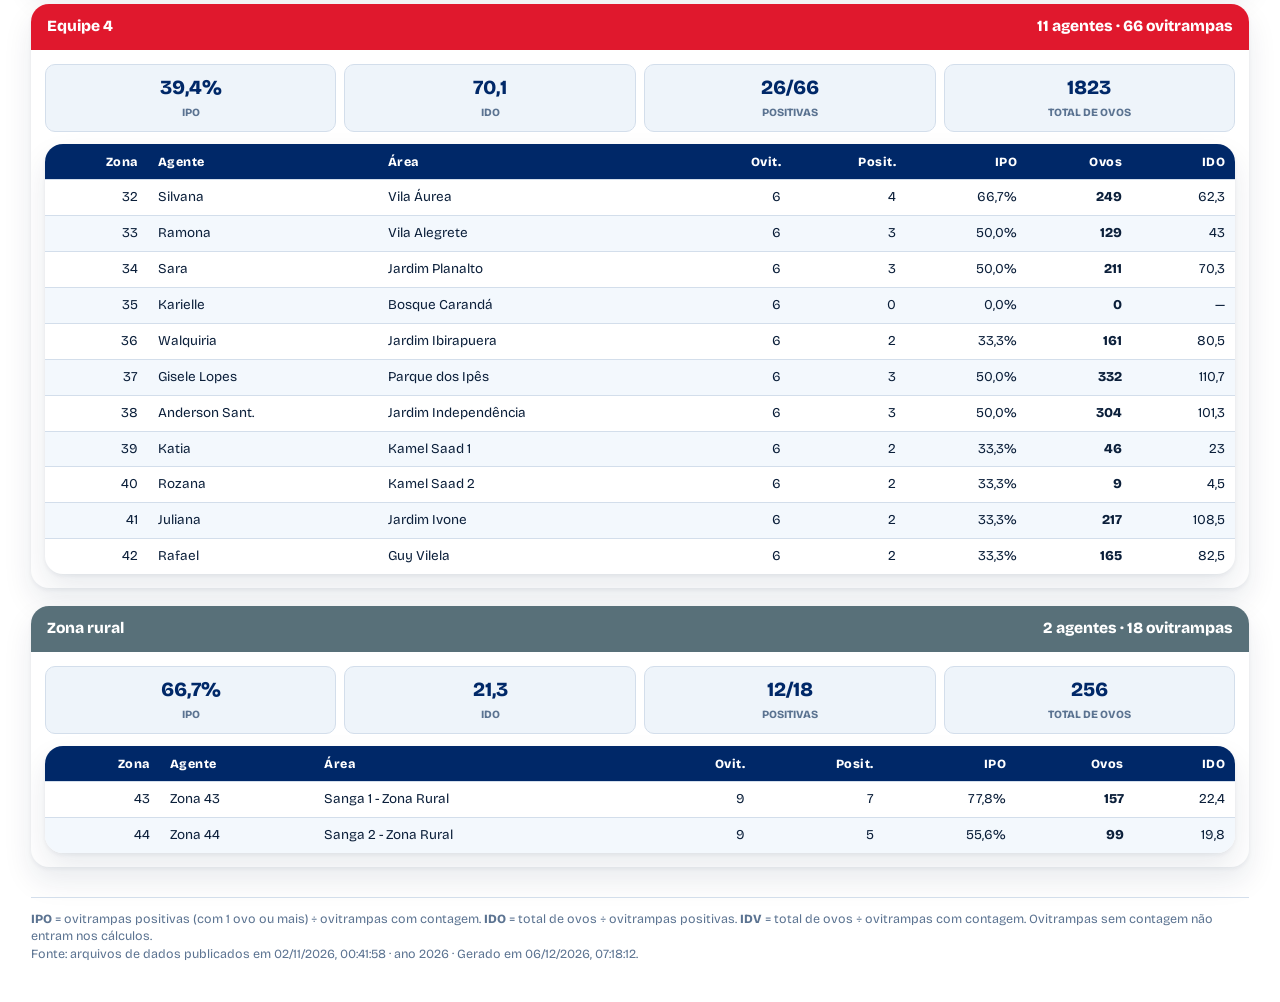
==== commit 734c9a3b: "Mapa de campo: cabecalho do menu alinhado" ====
--- a/gestao.html
+++ b/gestao.html
@@ -8,16 +8,16 @@
 <link rel="icon" type="image/png" href="assets/img/favicon.png">
 <link rel="preload" href="assets/fonts/bricolage-800.woff2" as="font" type="font/woff2" crossorigin>
 <link rel="preload" href="assets/fonts/unbounded-900.woff2" as="font" type="font/woff2" crossorigin>
-<link rel="stylesheet" href="assets/css/tokens.css?v=59b35249">
-<link rel="stylesheet" href="assets/vendor/leaflet.css?v=59b35249">
-<link rel="stylesheet" href="assets/css/gestao.css?v=59b35249">
+<link rel="stylesheet" href="assets/css/tokens.css?v=239fd69b">
+<link rel="stylesheet" href="assets/vendor/leaflet.css?v=239fd69b">
+<link rel="stylesheet" href="assets/css/gestao.css?v=239fd69b">
 <link rel="stylesheet" href="assets/css/tema-escuro.css?v=0">
 <script>var m="claro";try{if(localStorage.getItem("ovTema")==="escuro")m="escuro"}catch(e){}document.documentElement.setAttribute("data-tema",m)</script>
 </head>
 <body data-pagina="gestao">
 <div id="splash" role="status"><div data-splash-txt>Carregando dados…</div></div>
 <header class="top">
-  <div class="brand"><img alt="Prefeitura Municipal de Ponta Porã" src="assets/img/logo-2x.png?v=59b35249" width="158" height="60"><div><h1>Painel de gestão — ovitrampas</h1><p>SEV - Setor de endemias e vetores · Ponta Porã/MS</p></div></div>
+  <div class="brand"><img alt="Prefeitura Municipal de Ponta Porã" src="assets/img/logo-2x.png?v=239fd69b" width="158" height="60"><div><h1>Painel de gestão — ovitrampas</h1><p>SEV - Setor de endemias e vetores · Ponta Porã/MS</p></div></div>
   <div class="kpis hk" id="kpis" aria-label="Indicadores gerais"></div>
   <div class="acoes noprint"><span id="atual"></span><button id="btnImp" class="pri" type="button">Imprimir / PDF desta aba</button><button id="btnImpTudo" type="button">Imprimir tudo</button><button id="btnTema" type="button" aria-pressed="false">Tema escuro</button><label class="anosel" for="selAno">Ano <select id="selAno" aria-label="Ano dos resultados"></select></label><button id="btnRec" type="button">Atualizar</button><a class="bt" id="linkApp" href="index.html">Mapa de campo</a></div>
   <div class="faixa"><i style="width:38%;background:var(--navy)"></i><i style="width:30%;background:var(--blue)"></i><i style="width:14%;background:var(--green)"></i><i style="width:11%;background:var(--yellow)"></i><i style="width:7%;background:var(--red)"></i></div>
@@ -48,15 +48,15 @@
 
 
 
-<script src="assets/vendor/leaflet.js?v=59b35249"></script>
-<script src="assets/vendor/leaflet-heat.js?v=59b35249"></script>
-<script src="assets/js/boot.js?v=59b35249"></script>
-<script src="assets/js/gestao/01-base.js?v=59b35249"></script>
-<script src="assets/js/gestao/02-anual-focos.js?v=59b35249"></script>
-<script src="assets/js/gestao/03-alertas-hist.js?v=59b35249"></script>
-<script src="assets/js/gestao/04-imprimir.js?v=59b35249"></script>
-<script src="assets/js/gestao/05-whatsapp.js?v=59b35249"></script>
+<script src="assets/vendor/leaflet.js?v=239fd69b"></script>
+<script src="assets/vendor/leaflet-heat.js?v=239fd69b"></script>
+<script src="assets/js/boot.js?v=239fd69b"></script>
+<script src="assets/js/gestao/01-base.js?v=239fd69b"></script>
+<script src="assets/js/gestao/02-anual-focos.js?v=239fd69b"></script>
+<script src="assets/js/gestao/03-alertas-hist.js?v=239fd69b"></script>
+<script src="assets/js/gestao/04-imprimir.js?v=239fd69b"></script>
+<script src="assets/js/gestao/05-whatsapp.js?v=239fd69b"></script>
 <script src="assets/js/gestao/05b-zap-imagem.js?v=0"></script>
-<script src="assets/js/gestao/06-extras.js?v=59b35249"></script>
+<script src="assets/js/gestao/06-extras.js?v=239fd69b"></script>
 </body>
 </html>
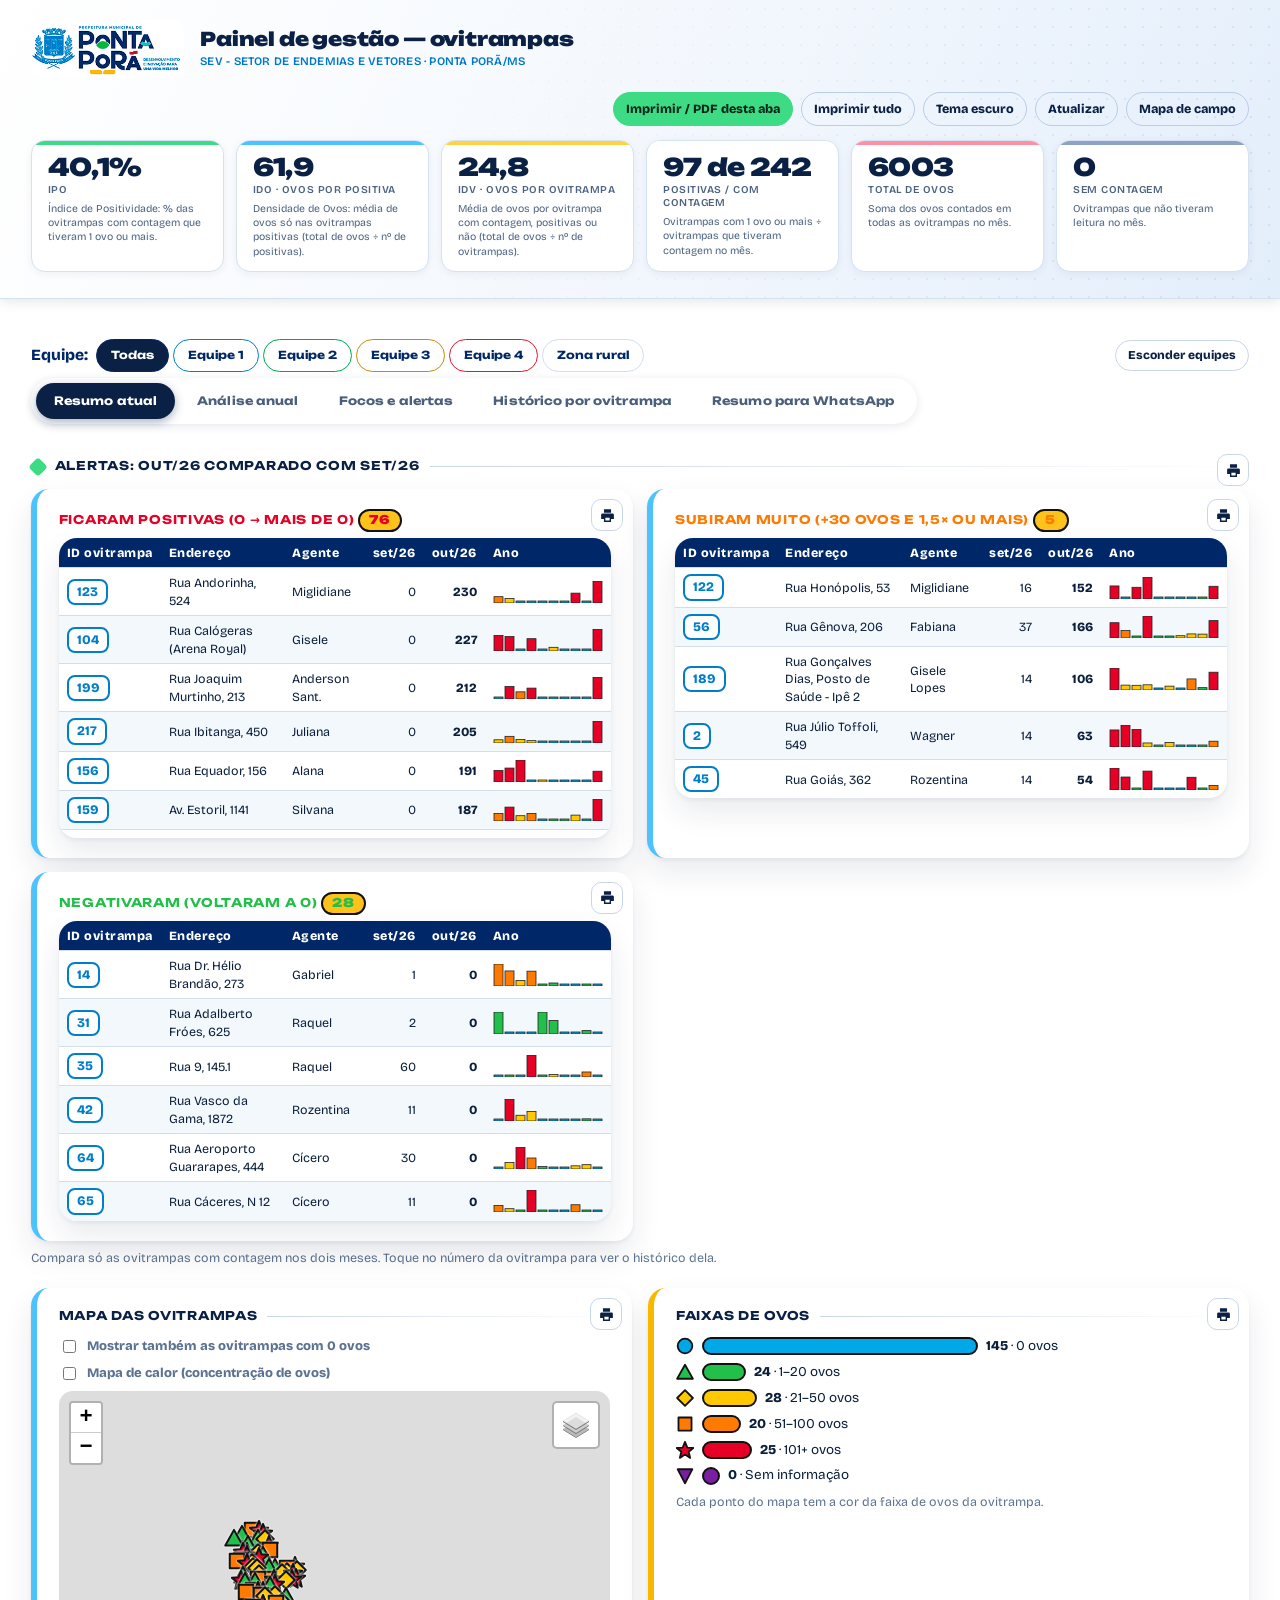
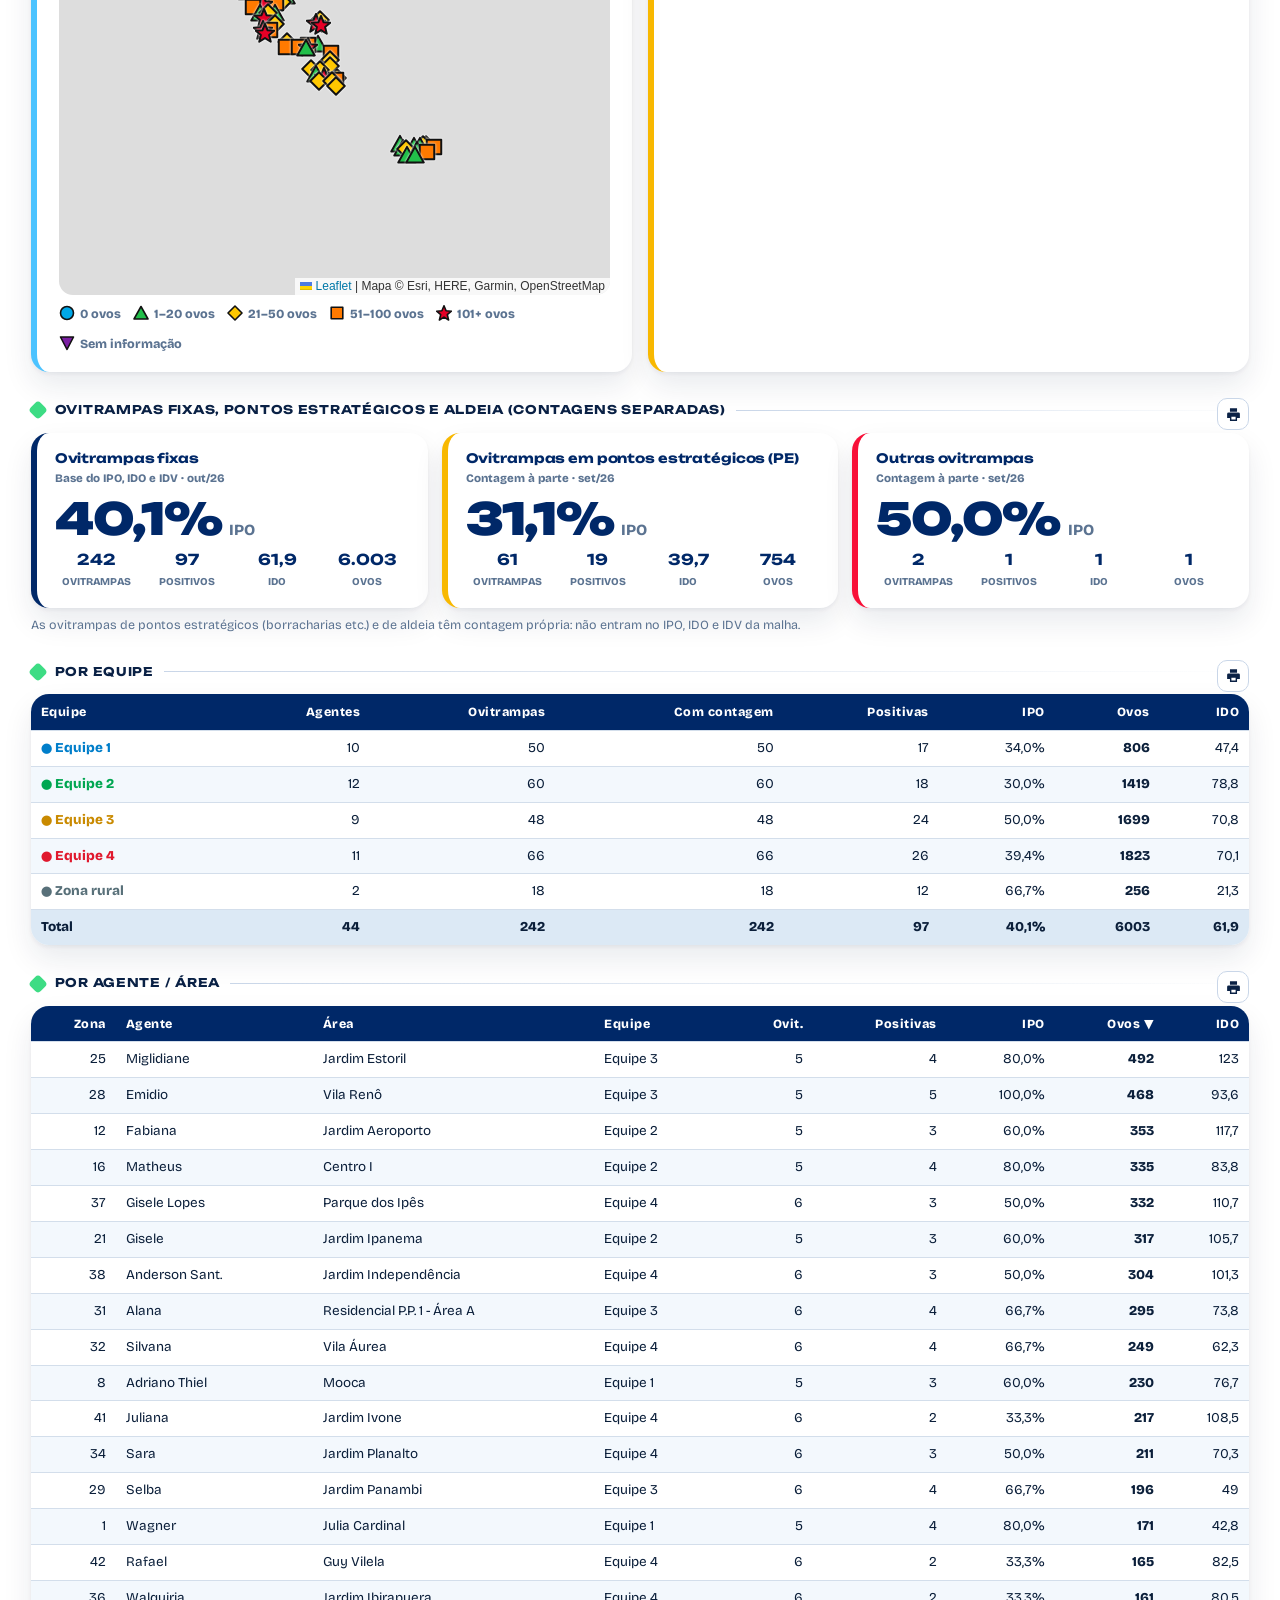
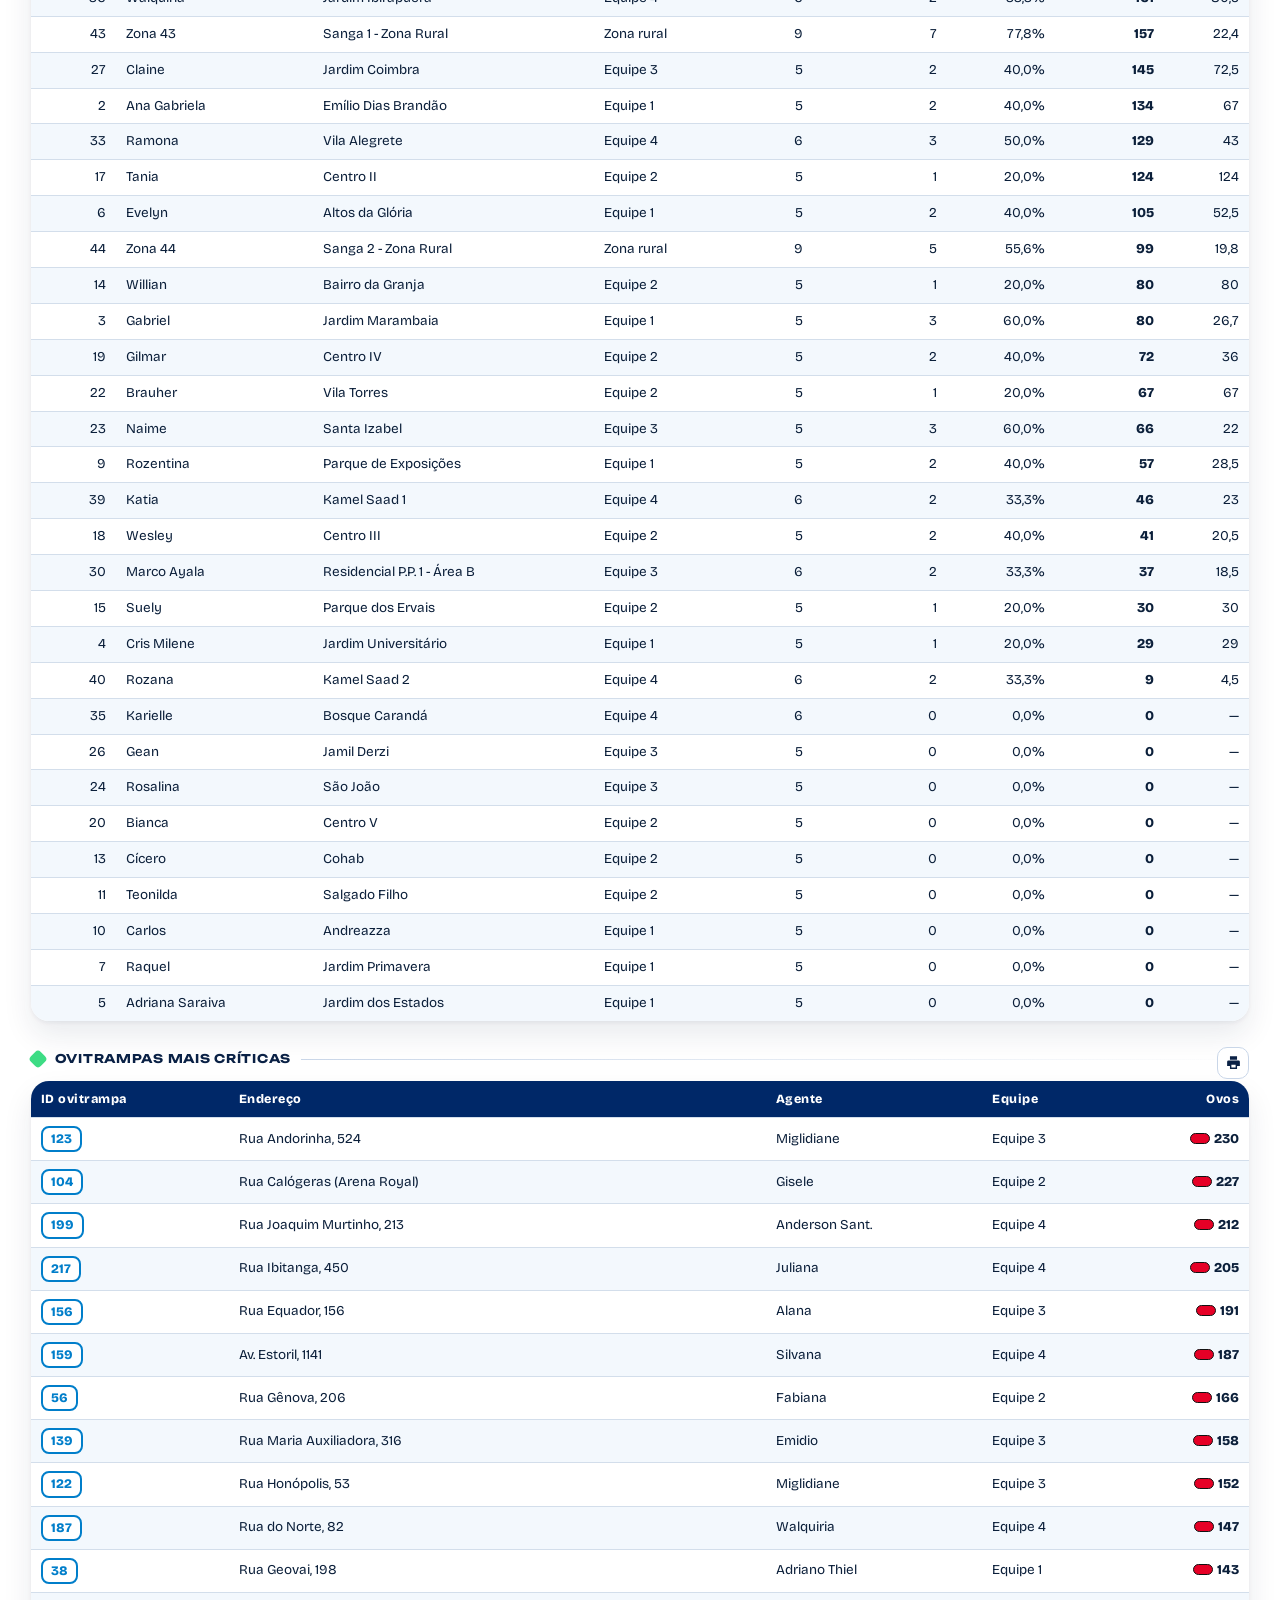
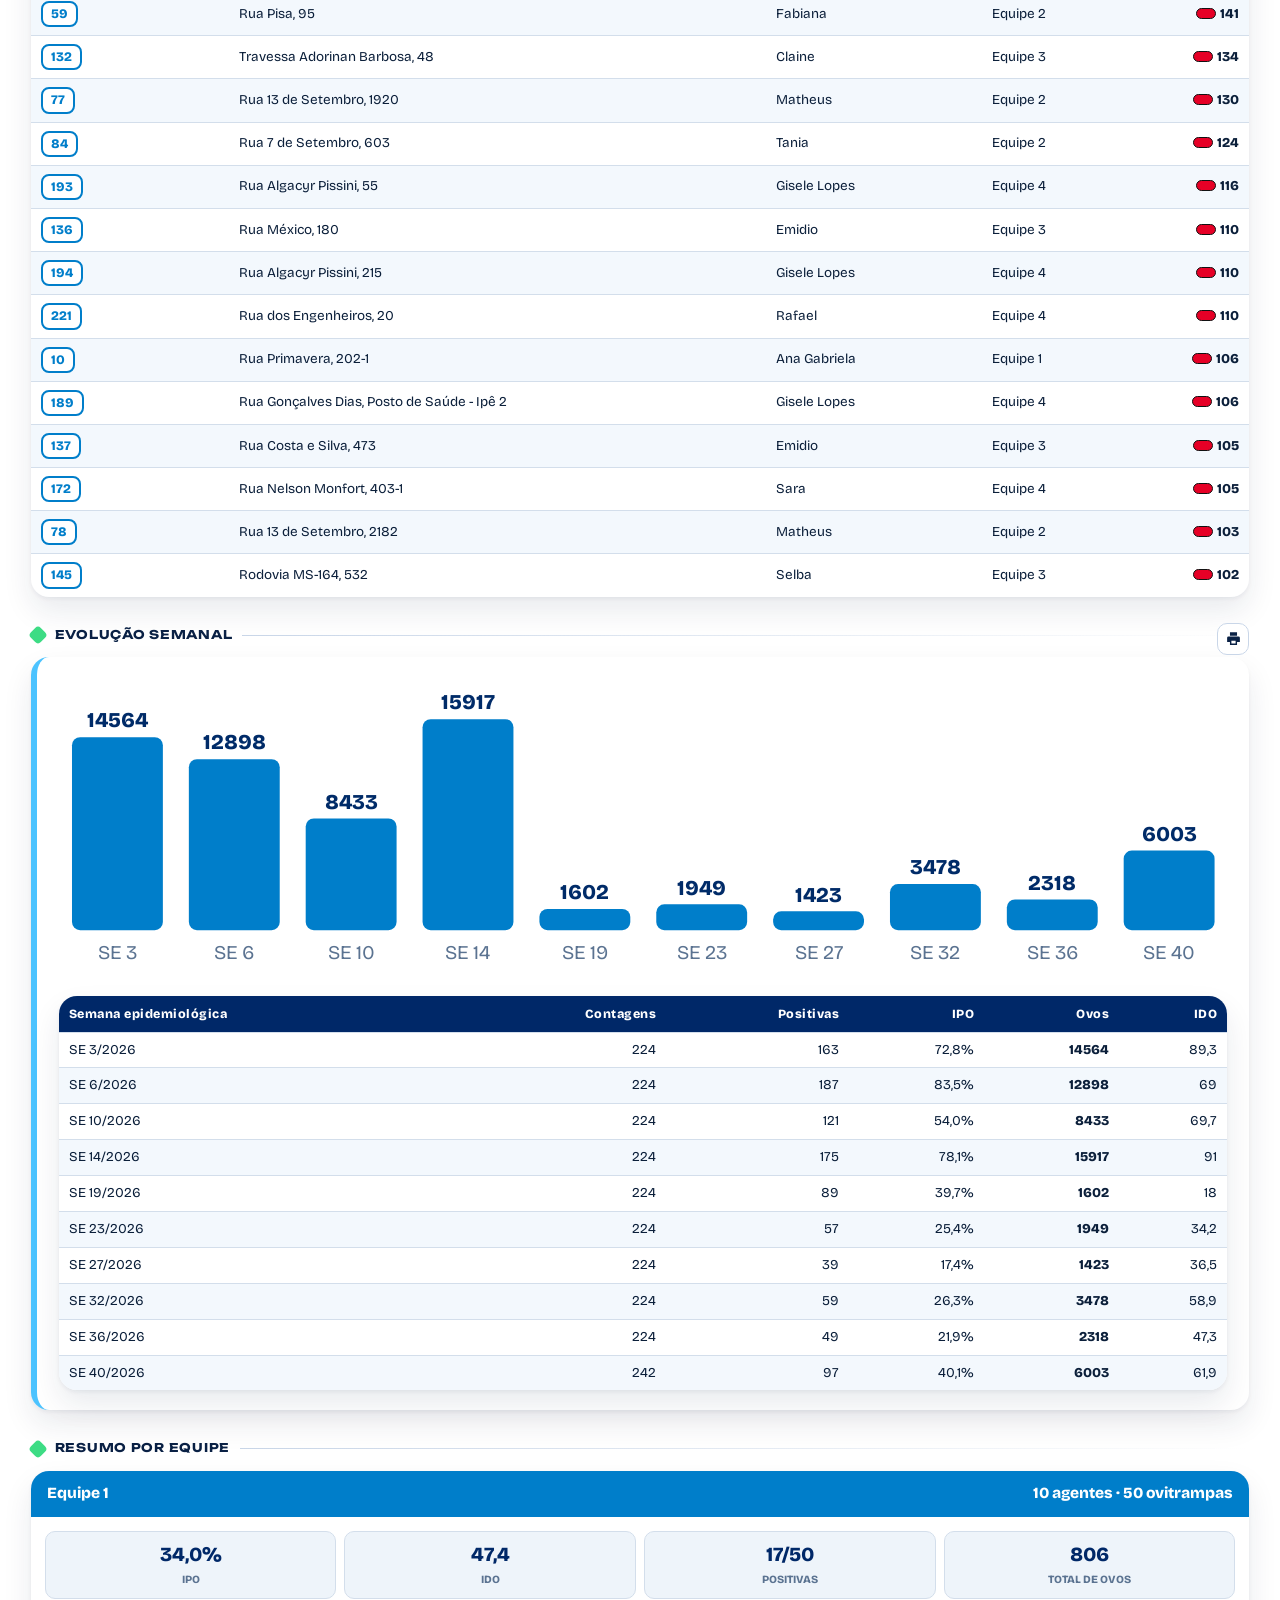
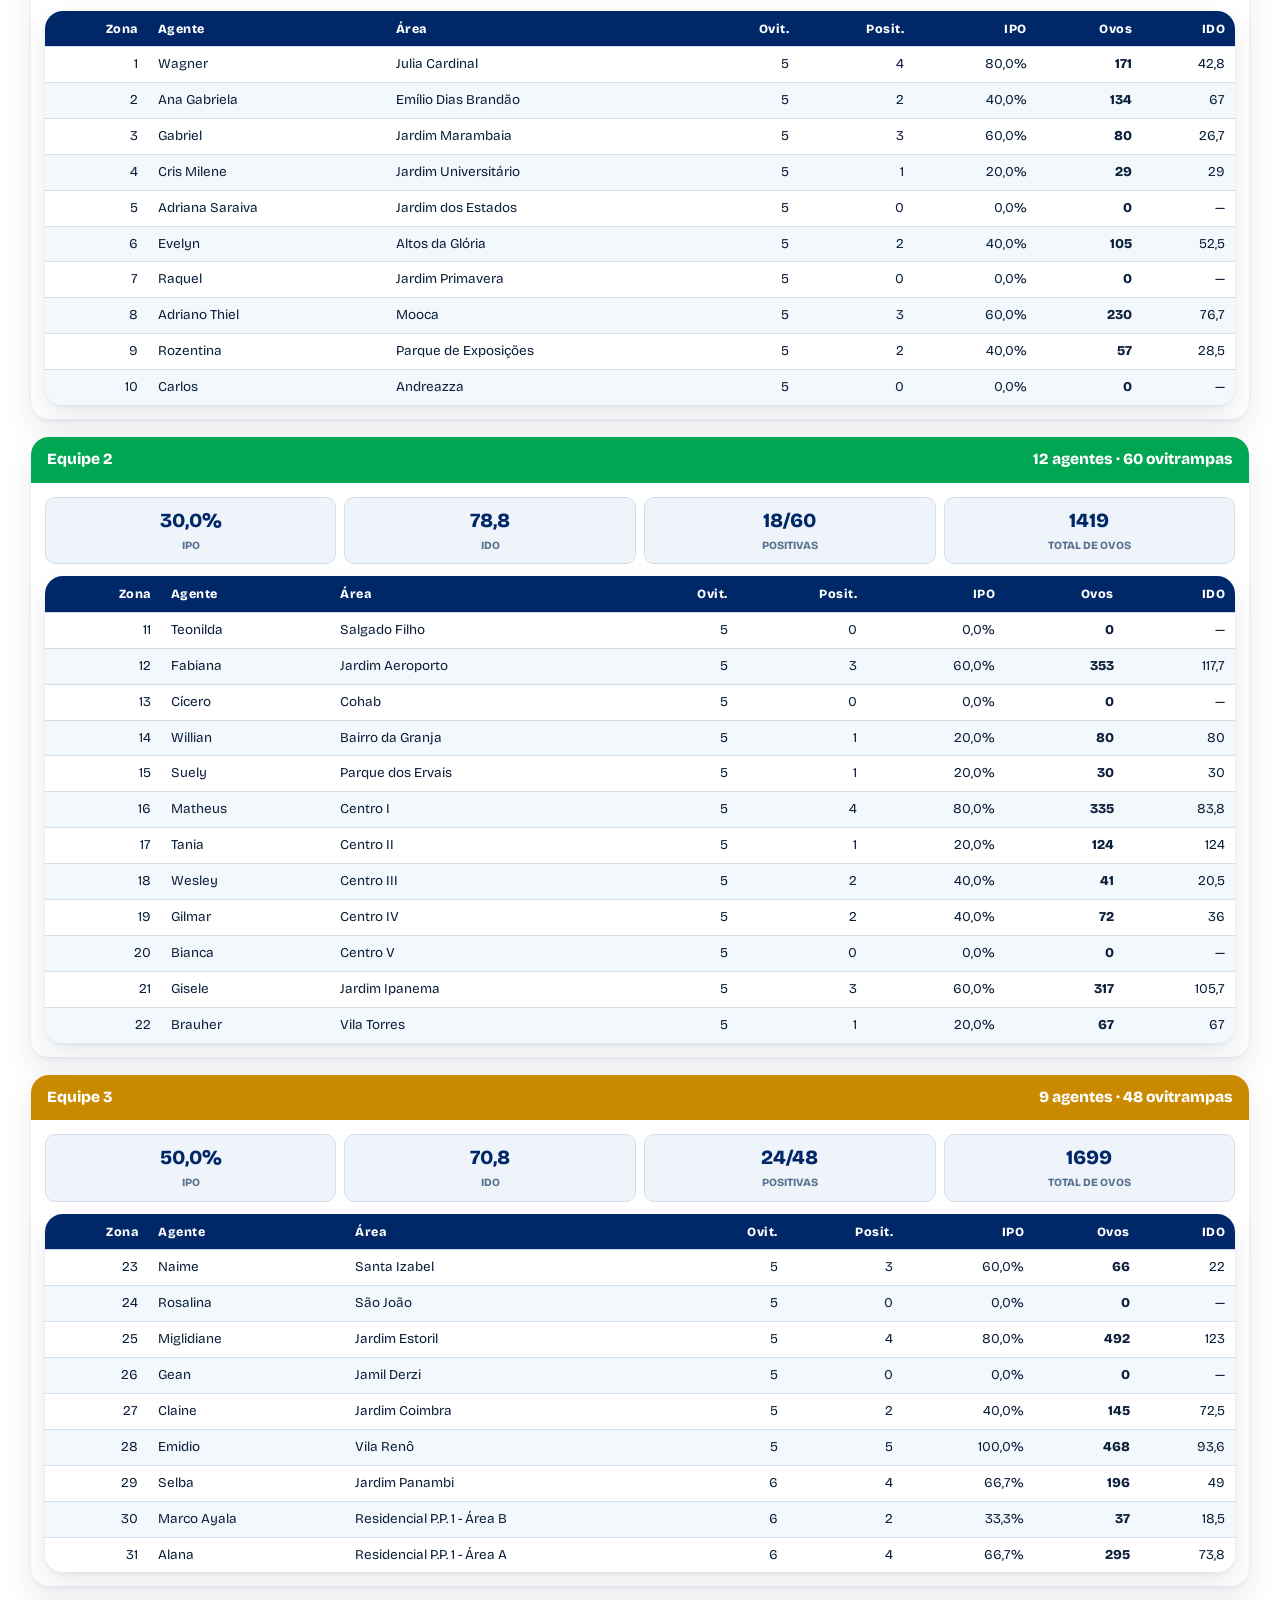
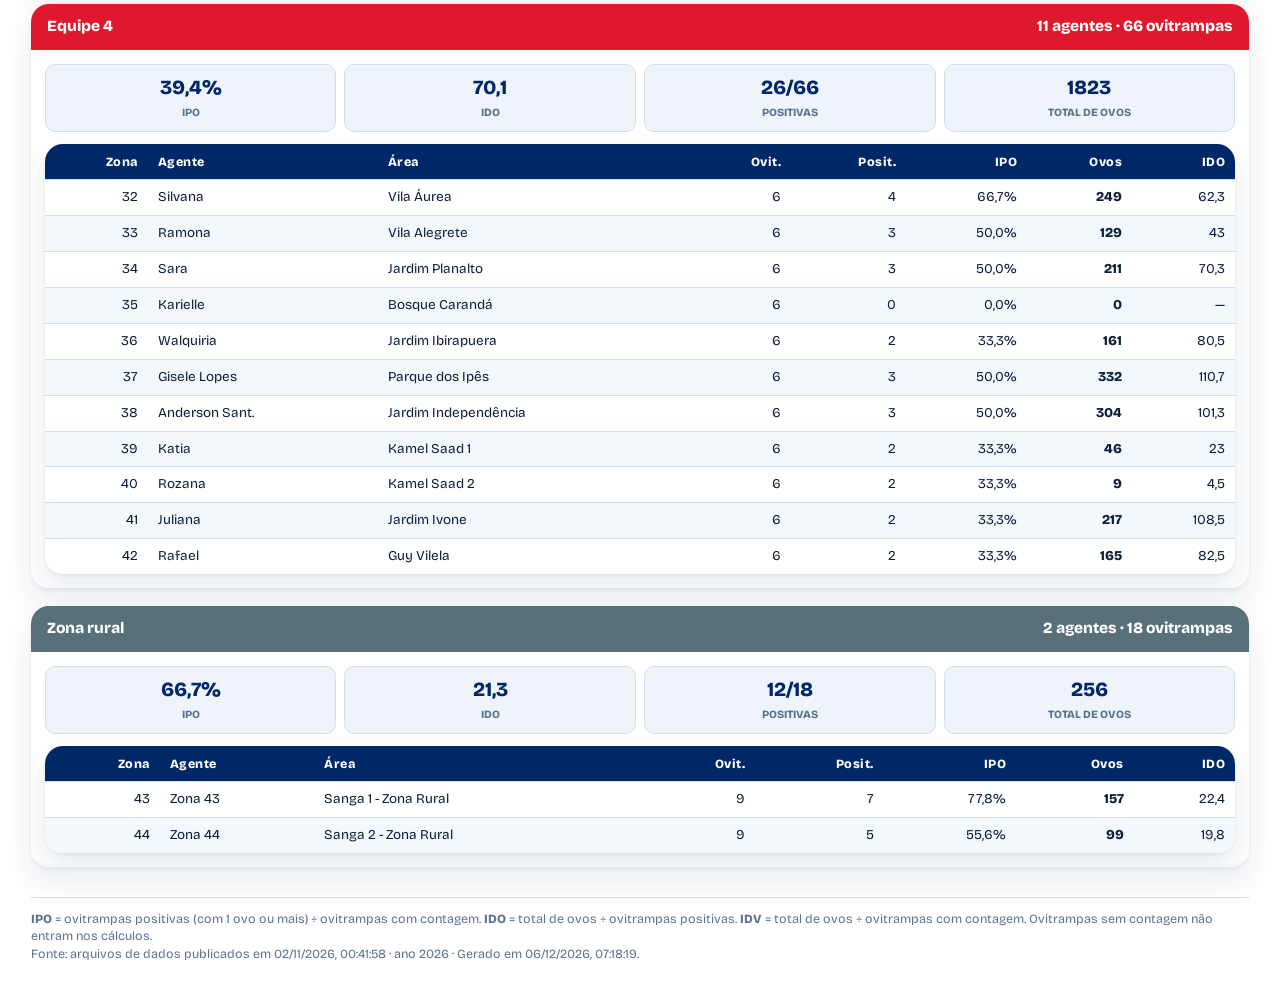
==== commit dec756de: "Menu mais claro (subtitulos, uma secao aberta por vez) e tema escuro em camadas" ====
--- a/gestao.html
+++ b/gestao.html
@@ -8,16 +8,16 @@
 <link rel="icon" type="image/png" href="assets/img/favicon.png">
 <link rel="preload" href="assets/fonts/bricolage-800.woff2" as="font" type="font/woff2" crossorigin>
 <link rel="preload" href="assets/fonts/unbounded-900.woff2" as="font" type="font/woff2" crossorigin>
-<link rel="stylesheet" href="assets/css/tokens.css?v=239fd69b">
-<link rel="stylesheet" href="assets/vendor/leaflet.css?v=239fd69b">
-<link rel="stylesheet" href="assets/css/gestao.css?v=239fd69b">
+<link rel="stylesheet" href="assets/css/tokens.css?v=fcddf236">
+<link rel="stylesheet" href="assets/vendor/leaflet.css?v=fcddf236">
+<link rel="stylesheet" href="assets/css/gestao.css?v=fcddf236">
 <link rel="stylesheet" href="assets/css/tema-escuro.css?v=0">
 <script>var m="claro";try{if(localStorage.getItem("ovTema")==="escuro")m="escuro"}catch(e){}document.documentElement.setAttribute("data-tema",m)</script>
 </head>
 <body data-pagina="gestao">
 <div id="splash" role="status"><div data-splash-txt>Carregando dados…</div></div>
 <header class="top">
-  <div class="brand"><img alt="Prefeitura Municipal de Ponta Porã" src="assets/img/logo-2x.png?v=239fd69b" width="158" height="60"><div><h1>Painel de gestão — ovitrampas</h1><p>SEV - Setor de endemias e vetores · Ponta Porã/MS</p></div></div>
+  <div class="brand"><img alt="Prefeitura Municipal de Ponta Porã" src="assets/img/logo-2x.png?v=fcddf236" width="158" height="60"><div><h1>Painel de gestão — ovitrampas</h1><p>SEV - Setor de endemias e vetores · Ponta Porã/MS</p></div></div>
   <div class="kpis hk" id="kpis" aria-label="Indicadores gerais"></div>
   <div class="acoes noprint"><span id="atual"></span><button id="btnImp" class="pri" type="button">Imprimir / PDF desta aba</button><button id="btnImpTudo" type="button">Imprimir tudo</button><button id="btnTema" type="button" aria-pressed="false">Tema escuro</button><label class="anosel" for="selAno">Ano <select id="selAno" aria-label="Ano dos resultados"></select></label><button id="btnRec" type="button">Atualizar</button><a class="bt" id="linkApp" href="index.html">Mapa de campo</a></div>
   <div class="faixa"><i style="width:38%;background:var(--navy)"></i><i style="width:30%;background:var(--blue)"></i><i style="width:14%;background:var(--green)"></i><i style="width:11%;background:var(--yellow)"></i><i style="width:7%;background:var(--red)"></i></div>
@@ -48,15 +48,15 @@
 
 
 
-<script src="assets/vendor/leaflet.js?v=239fd69b"></script>
-<script src="assets/vendor/leaflet-heat.js?v=239fd69b"></script>
-<script src="assets/js/boot.js?v=239fd69b"></script>
-<script src="assets/js/gestao/01-base.js?v=239fd69b"></script>
-<script src="assets/js/gestao/02-anual-focos.js?v=239fd69b"></script>
-<script src="assets/js/gestao/03-alertas-hist.js?v=239fd69b"></script>
-<script src="assets/js/gestao/04-imprimir.js?v=239fd69b"></script>
-<script src="assets/js/gestao/05-whatsapp.js?v=239fd69b"></script>
+<script src="assets/vendor/leaflet.js?v=fcddf236"></script>
+<script src="assets/vendor/leaflet-heat.js?v=fcddf236"></script>
+<script src="assets/js/boot.js?v=fcddf236"></script>
+<script src="assets/js/gestao/01-base.js?v=fcddf236"></script>
+<script src="assets/js/gestao/02-anual-focos.js?v=fcddf236"></script>
+<script src="assets/js/gestao/03-alertas-hist.js?v=fcddf236"></script>
+<script src="assets/js/gestao/04-imprimir.js?v=fcddf236"></script>
+<script src="assets/js/gestao/05-whatsapp.js?v=fcddf236"></script>
 <script src="assets/js/gestao/05b-zap-imagem.js?v=0"></script>
-<script src="assets/js/gestao/06-extras.js?v=239fd69b"></script>
+<script src="assets/js/gestao/06-extras.js?v=fcddf236"></script>
 </body>
 </html>
--- a/assets/css/tema-escuro.css
+++ b/assets/css/tema-escuro.css
@@ -89,3 +89,41 @@
 html[data-tema=escuro] :is(textarea,input:not([type=checkbox]):not([type=radio]),select){background:rgba(255,255,255,.09)!important;color:#fff!important}
 html[data-tema=escuro] .sec>summary,html[data-tema=escuro] .sec>summary span,html[data-tema=escuro] .sec>summary b{color:#fff!important}
 html[data-tema=escuro] .sec>summary{background:transparent}
+
+/* ===== menu lateral escuro: camadas SÓLIDAS (sem transparência) para dar profundidade e legibilidade ===== */
+html[data-tema=escuro] #side{background:#071a3d!important;border-right:1px solid rgba(255,255,255,.1)}
+html[data-tema=escuro] .sidehead{background:#04122f!important;box-shadow:0 1px 0 rgba(255,255,255,.12)}
+html[data-tema=escuro] .brand-txt{border-left-color:rgba(255,255,255,.25)}
+html[data-tema=escuro] .brand-txt h1{color:#fff}
+html[data-tema=escuro] .brand-txt p{color:#8fd0ff}
+html[data-tema=escuro] details.sec{background:#0d2656!important;border-color:rgba(255,255,255,.12)!important;box-shadow:0 6px 18px rgba(0,8,30,.4);backdrop-filter:none}
+html[data-tema=escuro] details.sec.destaque{background:linear-gradient(135deg,#0b3a7a,#0d2656 70%)!important}
+html[data-tema=escuro] details.sec>summary{background:transparent!important}
+html[data-tema=escuro] .secbody,html[data-tema=escuro] details.sec.destaque .secbody{background:#0a2149!important;border-radius:0 0 var(--r-lg) var(--r-lg)}
+html[data-tema=escuro] details.sec[open]>summary{border-bottom-color:rgba(255,255,255,.12)}
+html[data-tema=escuro] details.sec>summary .i{background:rgba(76,195,255,.18);color:#8fd0ff}
+html[data-tema=escuro] details.sec[open]>summary .i{background:#1d8fe0;color:#fff}
+html[data-tema=escuro] details.sec>summary::after{border-color:#cfe6ff}
+html[data-tema=escuro] details.subd{background:#0d2656!important;border-color:rgba(255,255,255,.14)!important}
+html[data-tema=escuro] button.ag{background:#12306a!important;border-color:rgba(255,255,255,.16)!important;color:#fff}
+html[data-tema=escuro] button.ag:hover{background:#18407f!important}
+html[data-tema=escuro] #side :is(.btn,button:not(.qbtn)):not(.primary){background:#12306a!important;color:#fff;border-color:rgba(255,255,255,.22)}
+html[data-tema=escuro] #side :is(.btn.primary,.primary){background:#1d8fe0!important;border-color:#1d8fe0!important;color:#fff}
+html[data-tema=escuro] #side :is(input,select,textarea){background:#071a3d!important;border-color:rgba(255,255,255,.25)!important}
+html[data-tema=escuro] #side .kpis>*,html[data-tema=escuro] #side .kpi{background:#12306a!important}
+html[data-tema=escuro] .bar{background:rgba(255,255,255,.15)}
+html[data-tema=escuro] #side .chip{background:#12306a!important}
+html[data-tema=escuro] #side .chip.on{background:#1d8fe0!important}
+html[data-tema=escuro] #menuBtn,html[data-tema=escuro] #side~* .btn{background:#1d8fe0;color:#fff}
+/* subtítulo de cada seção */
+details.sec>summary{flex-wrap:wrap;row-gap:0}
+details.sec>summary .sub{flex:1 1 100%;order:5;margin:-8px 0 8px calc(34px + var(--s3));font-size:.74rem;font-weight:600;color:var(--mute);font-family:var(--font);line-height:1.3}
+details.sec>summary{padding-top:8px;padding-bottom:2px}
+html[data-tema=escuro] details.sec>summary .sub{color:#a9c4e4}
+details.sec.destaque>summary .sub{color:#bcd3ef}
+html[data-tema=escuro] #side{color:#e8f1ff}
+html[data-tema=escuro] #side :is(label,.ag,.ag *,p,small,div,span,li,td,th,summary){color:#e8f1ff}
+html[data-tema=escuro] #side :is(.hint,.nota,.count,.muted,p.hint,small,.ag small,.ag span:not(.eq)){color:#a9c4e4}
+html[data-tema=escuro] #side :is(.chip,.eq,.badge,.tag){color:#fff}
+html[data-tema=escuro] #side :is(h2,h3,h4,.lbl,.sec-t,legend){color:#cfe6ff}
+html[data-tema=escuro] #side .ag b{color:#fff}
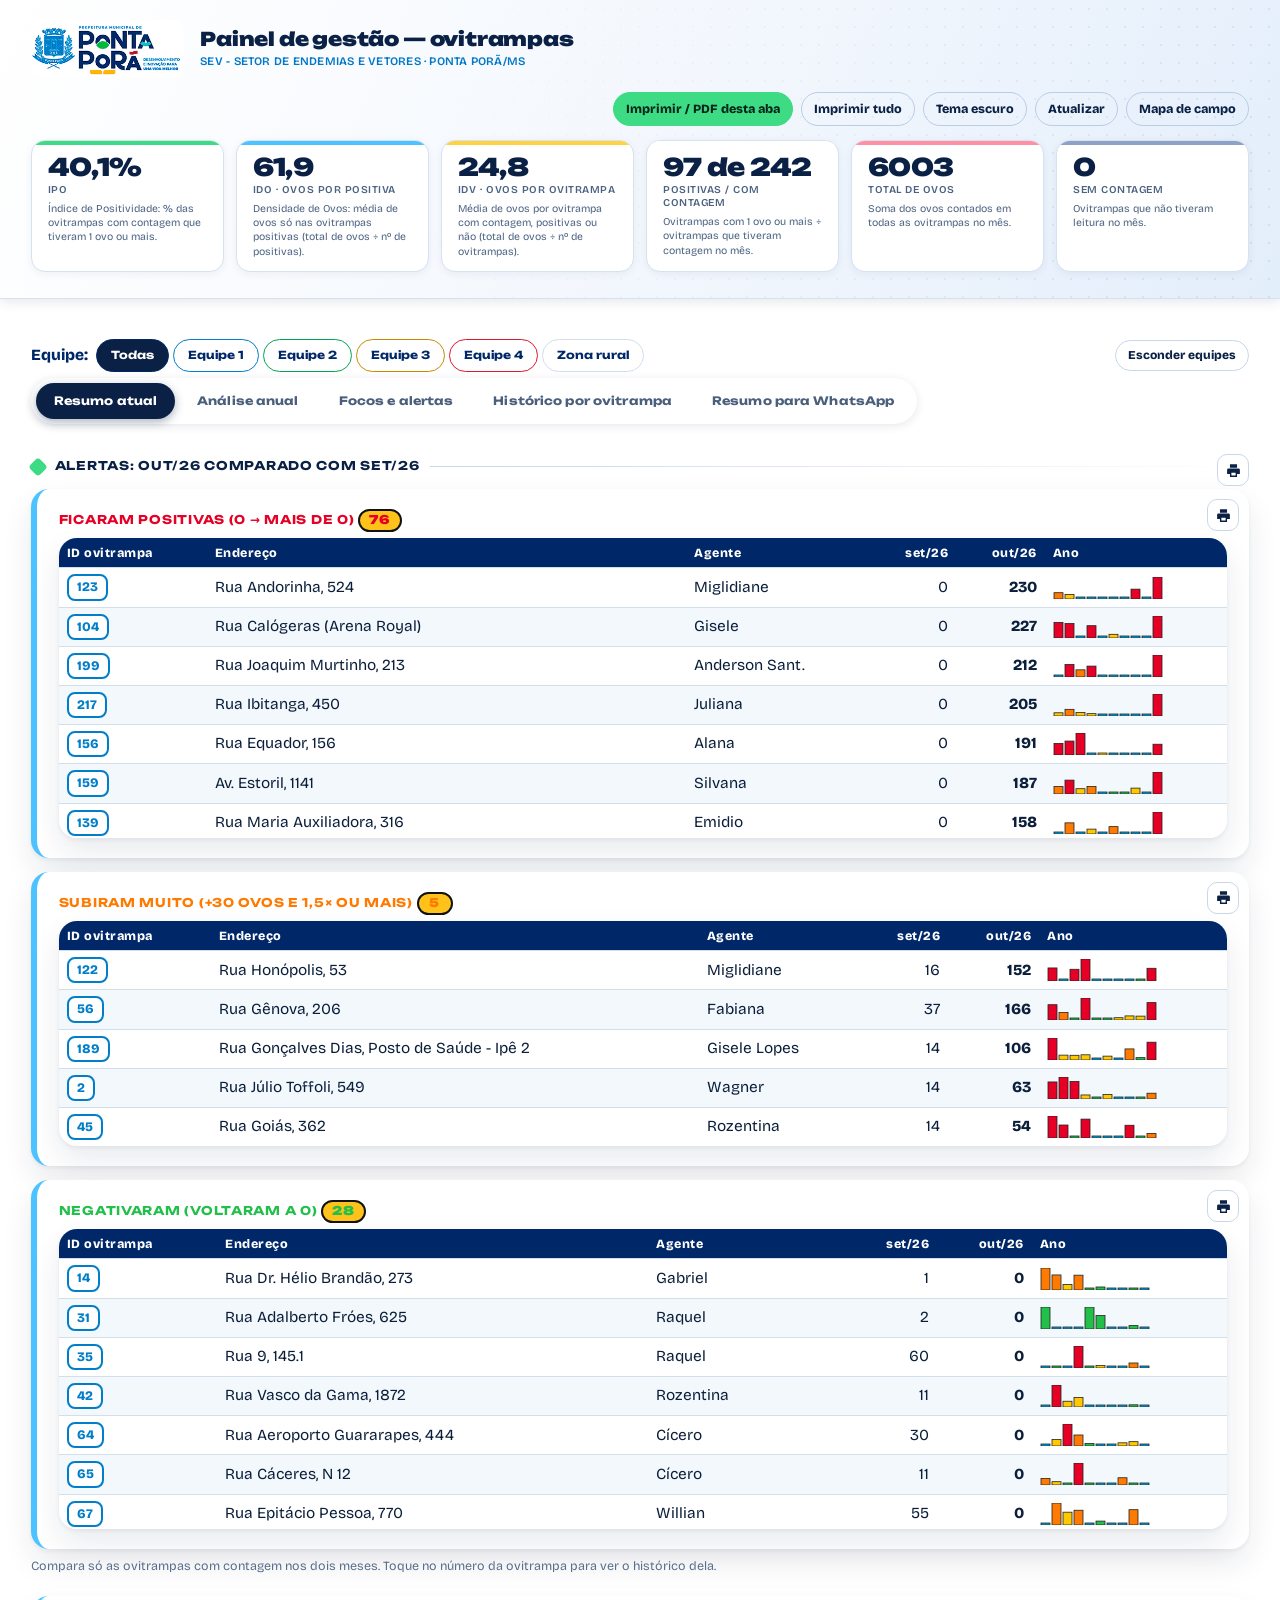
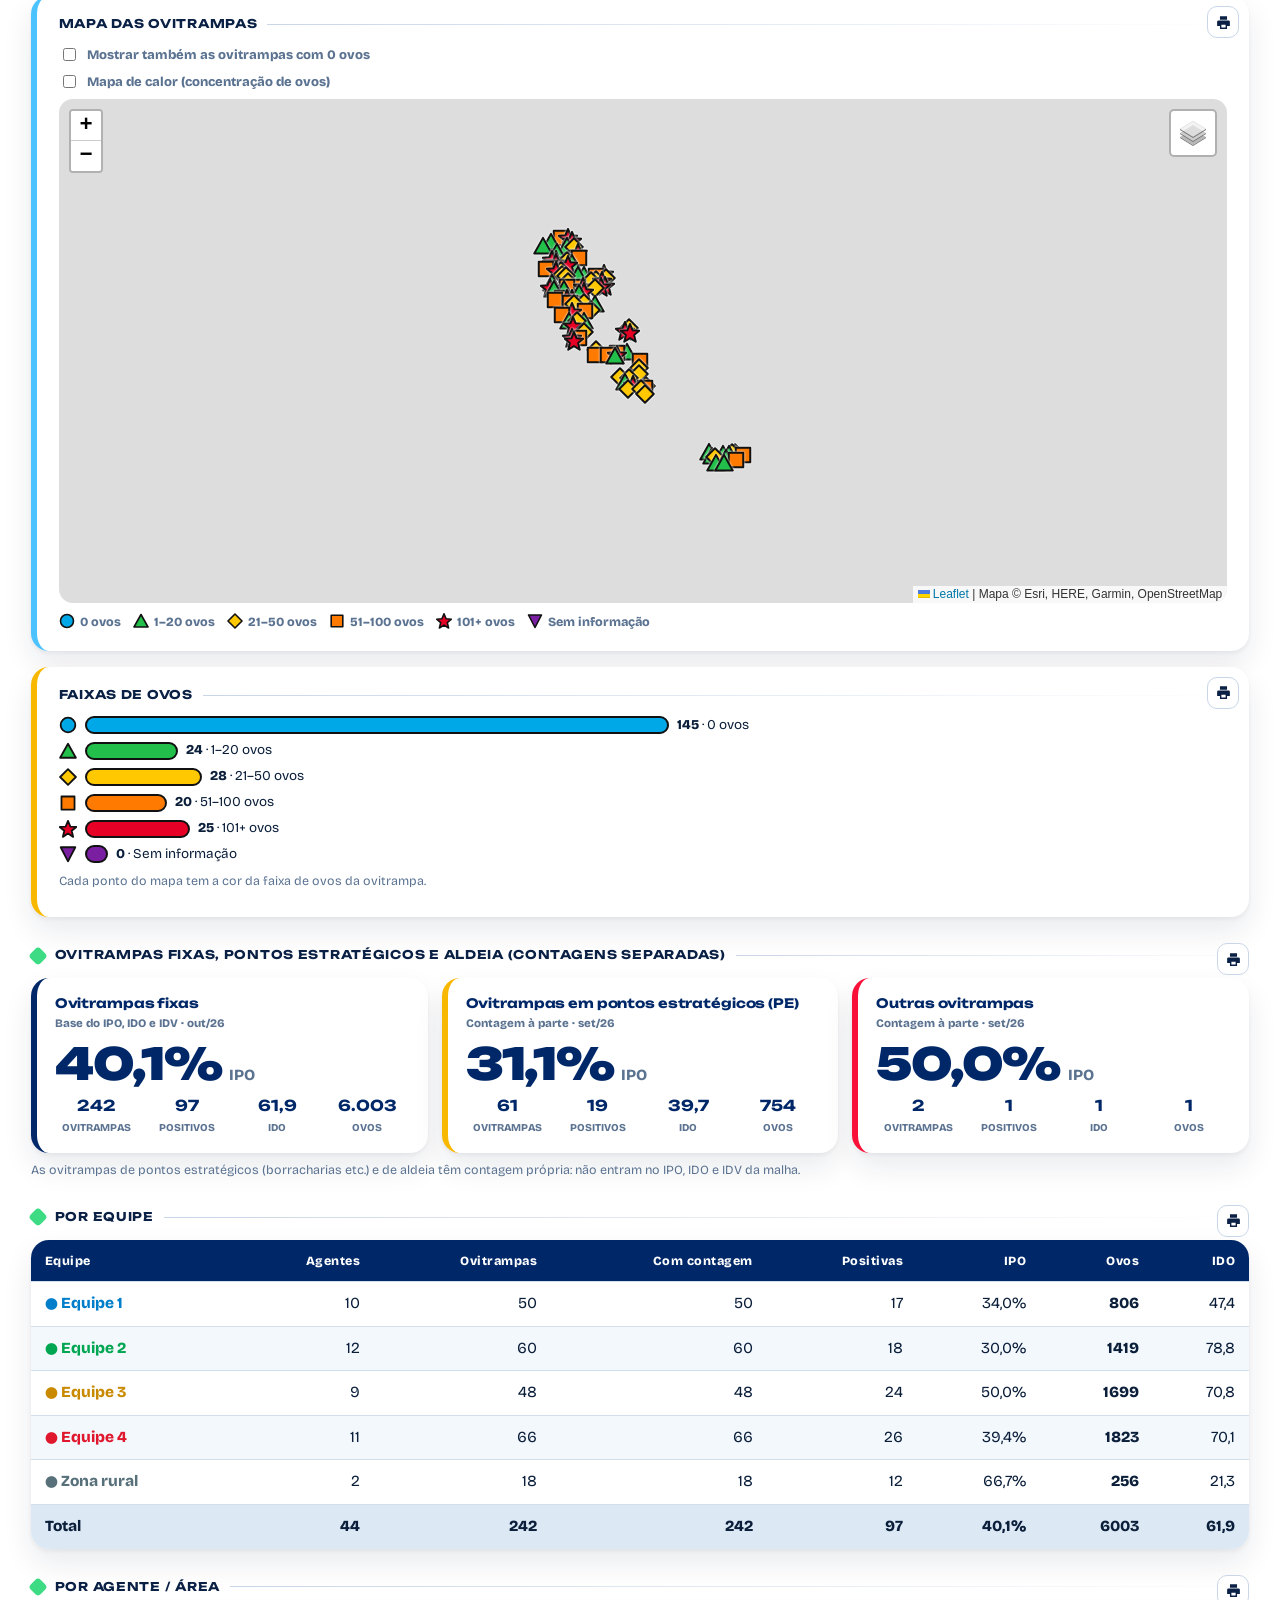
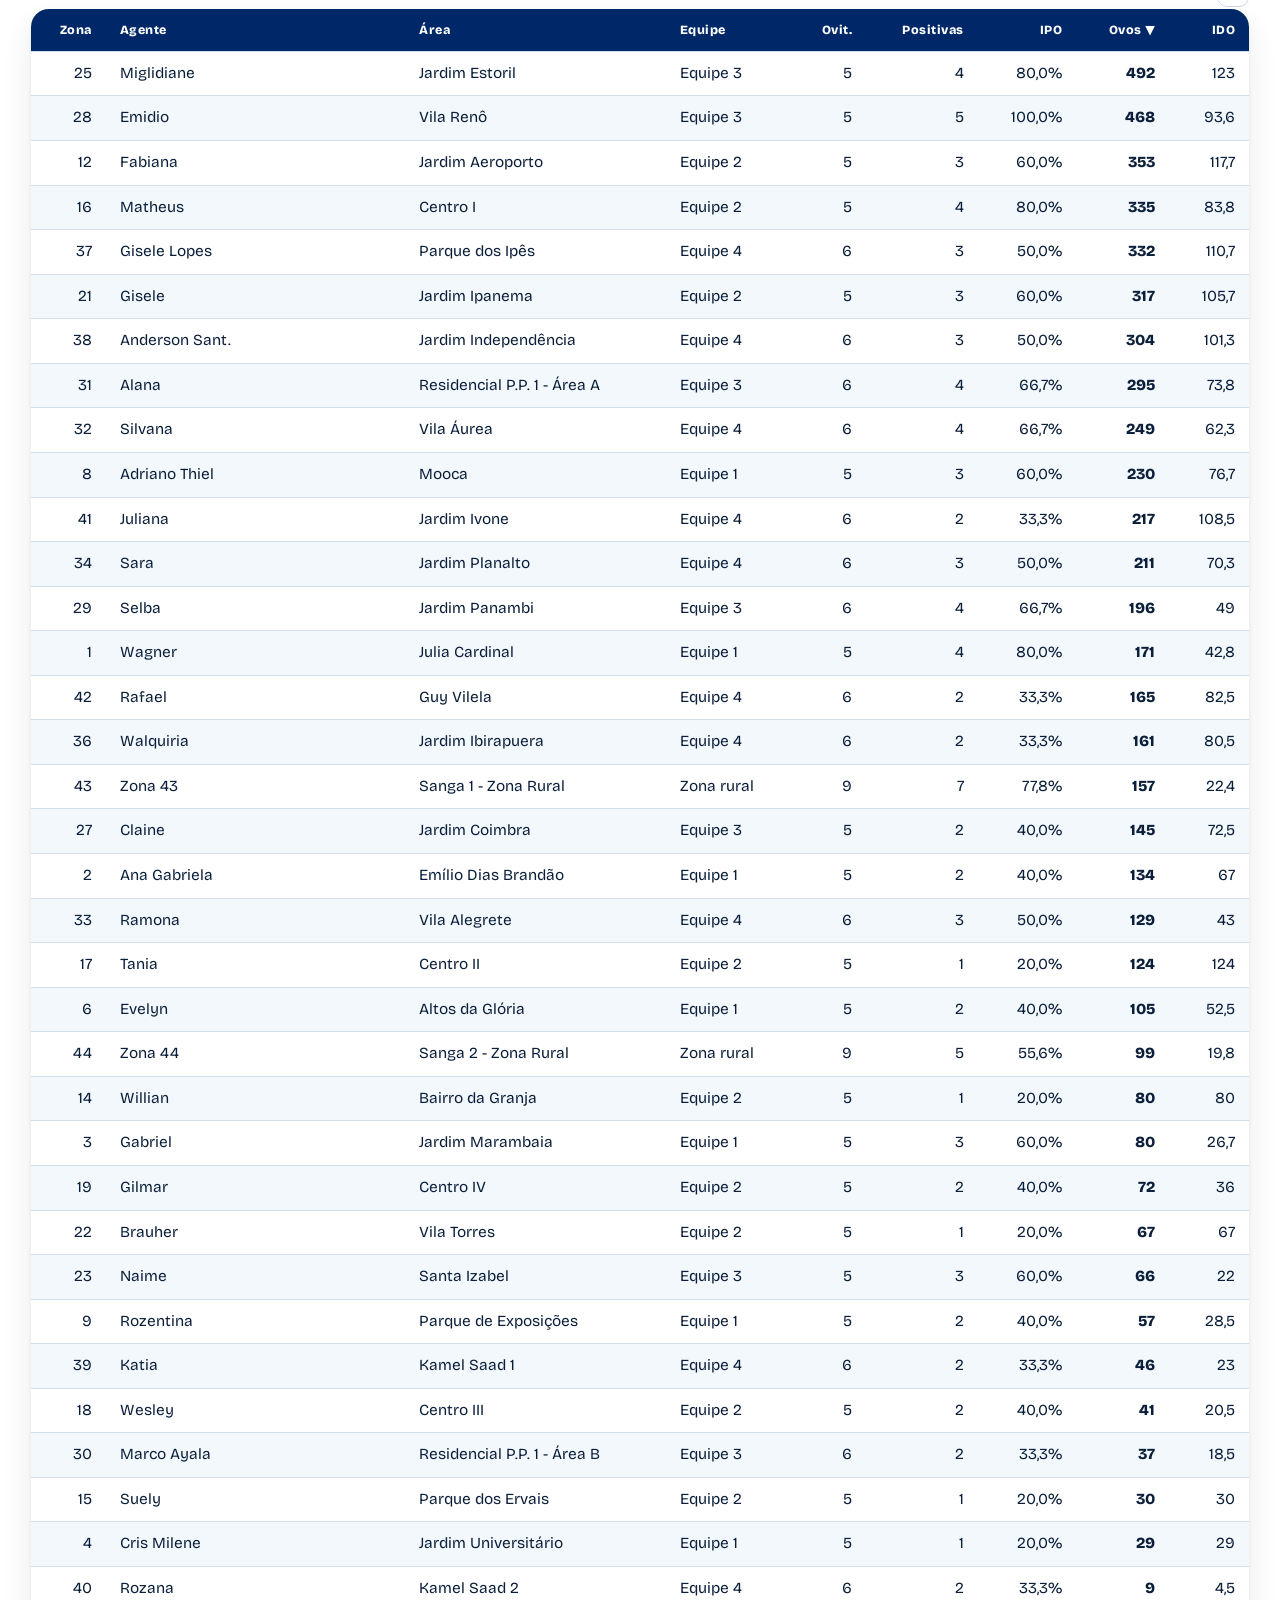
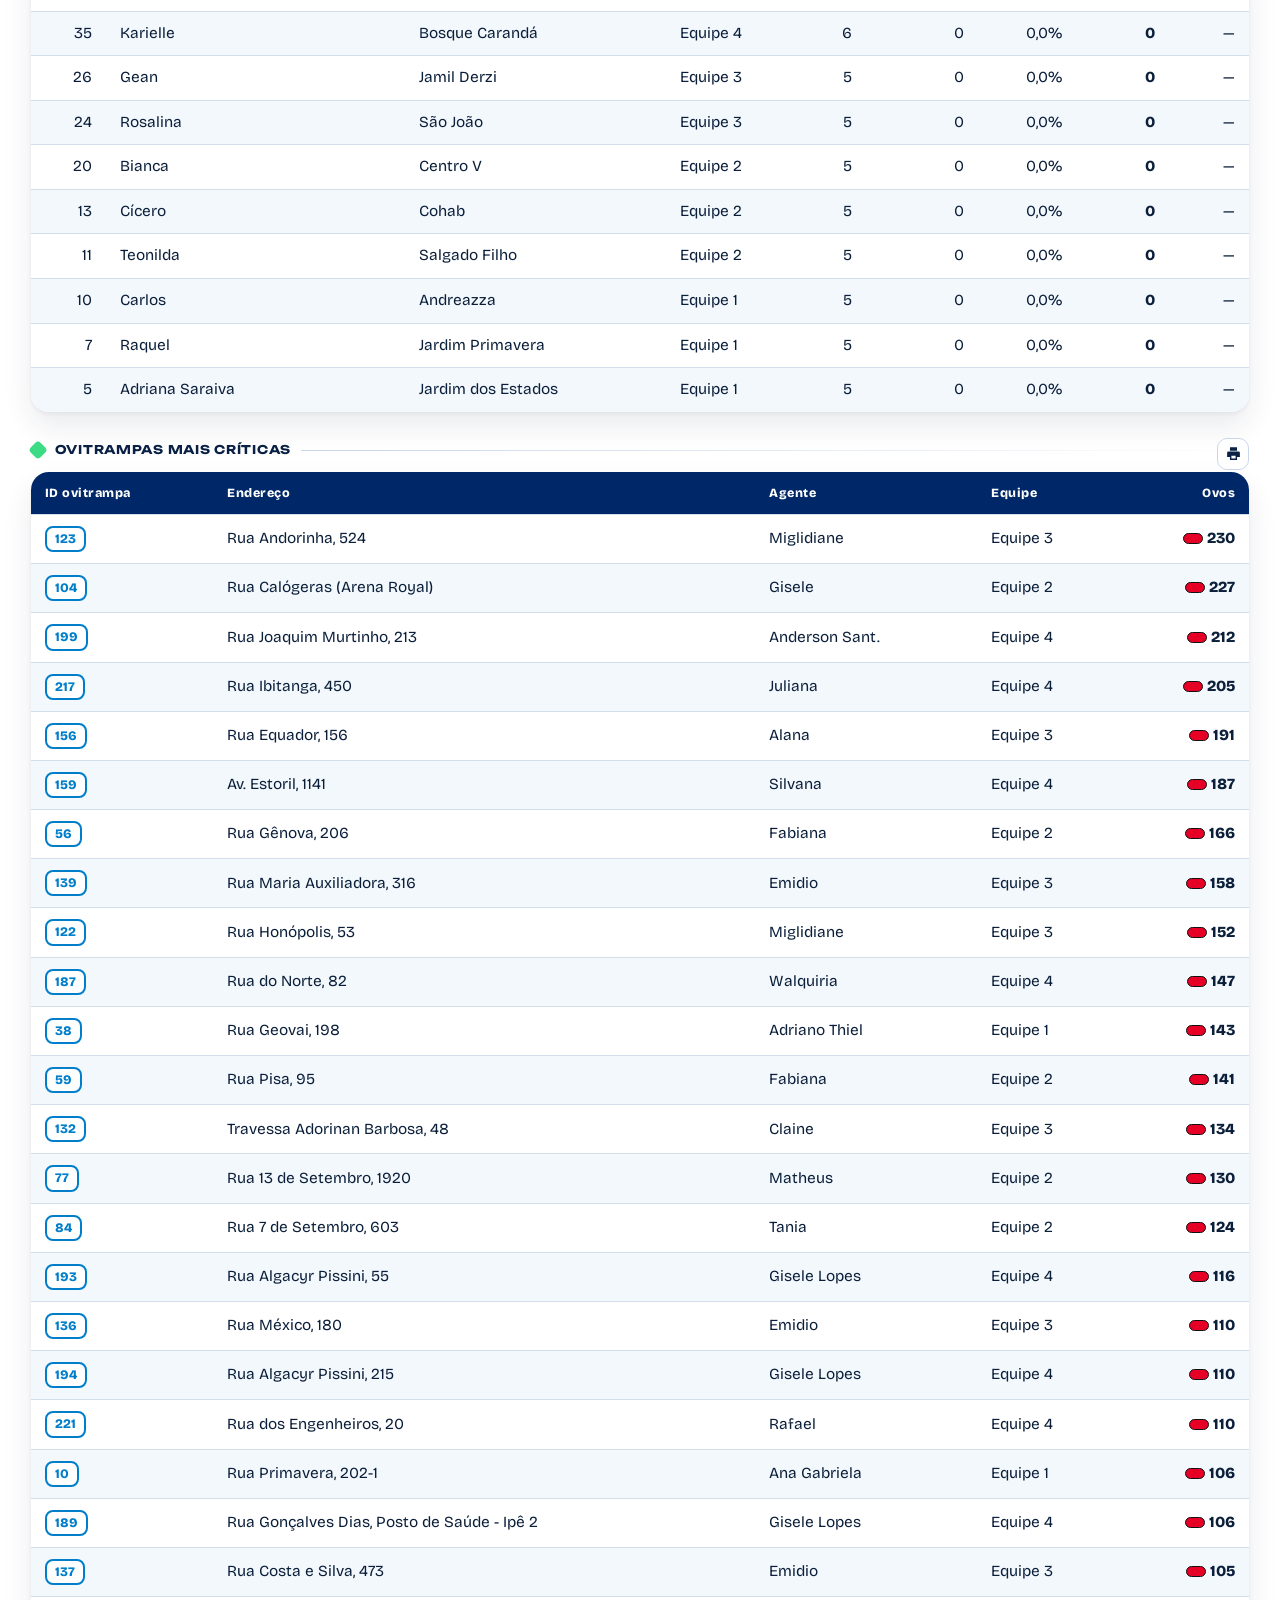
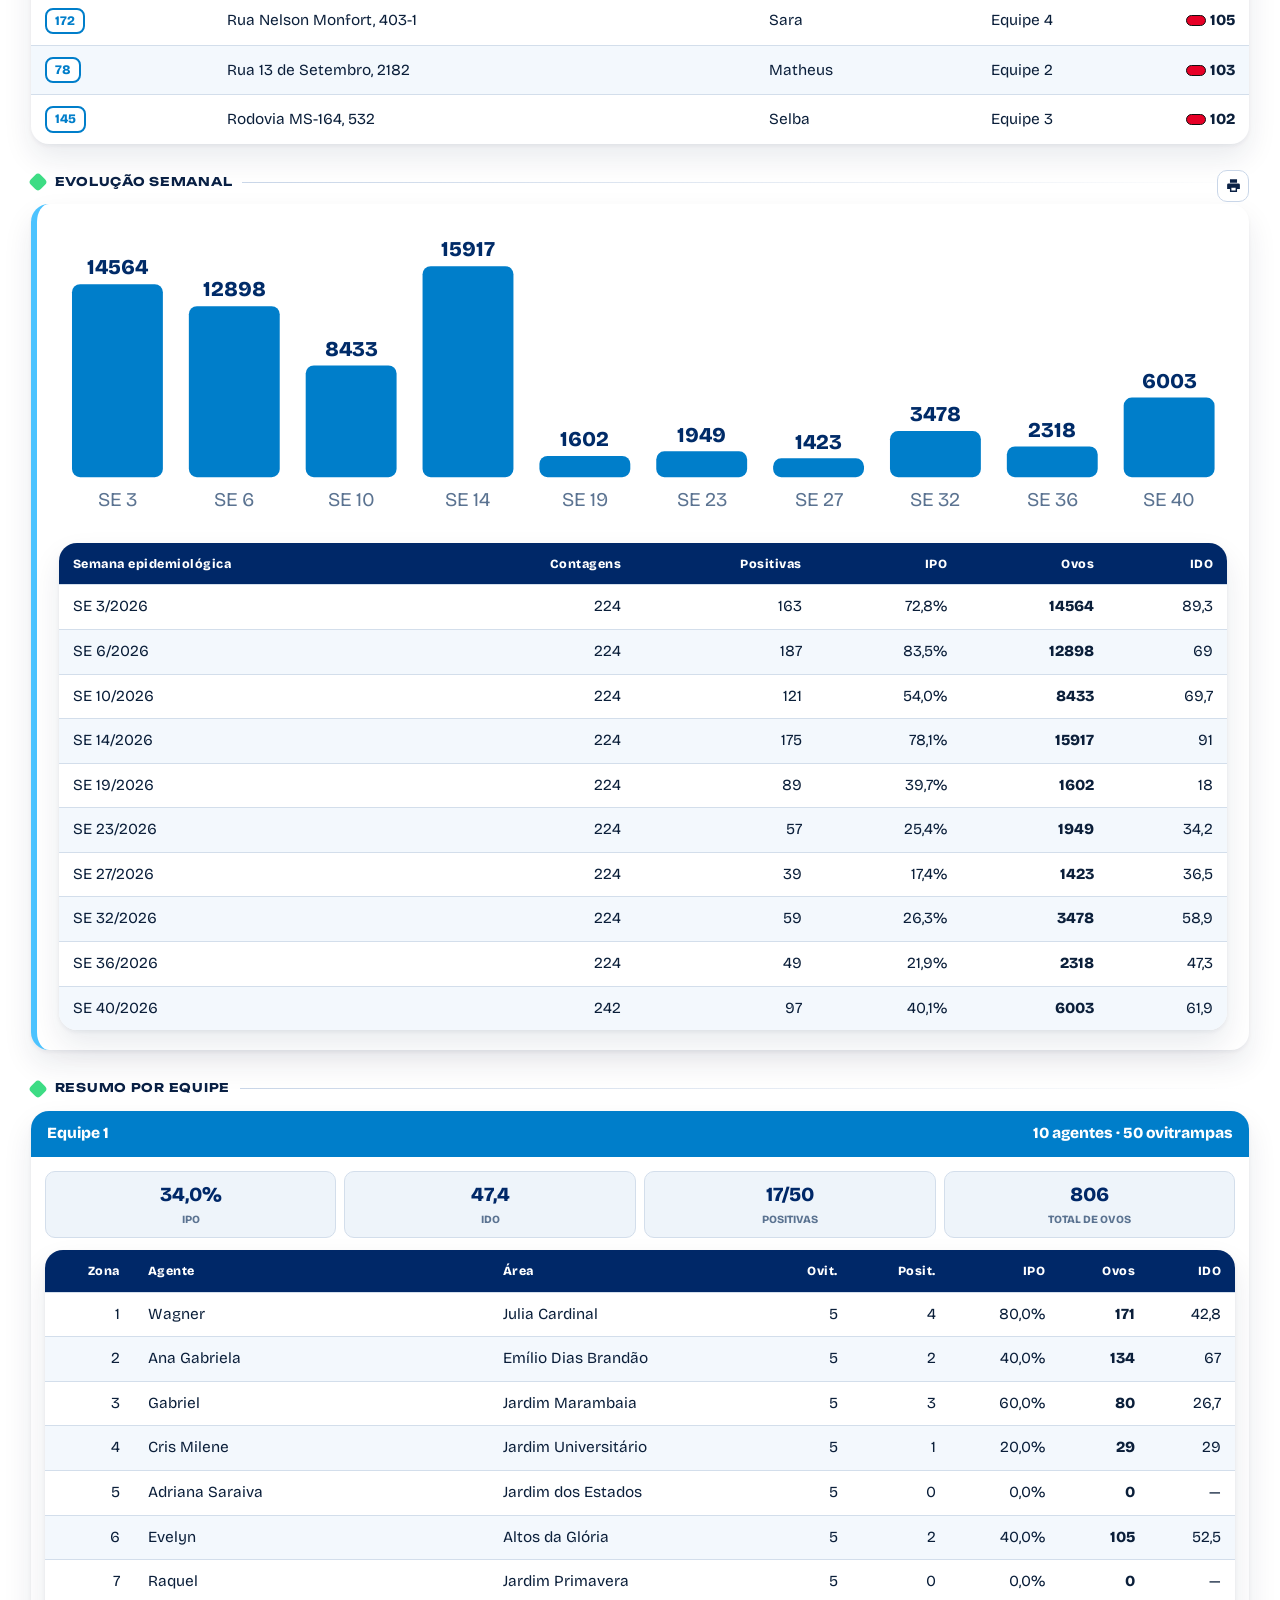
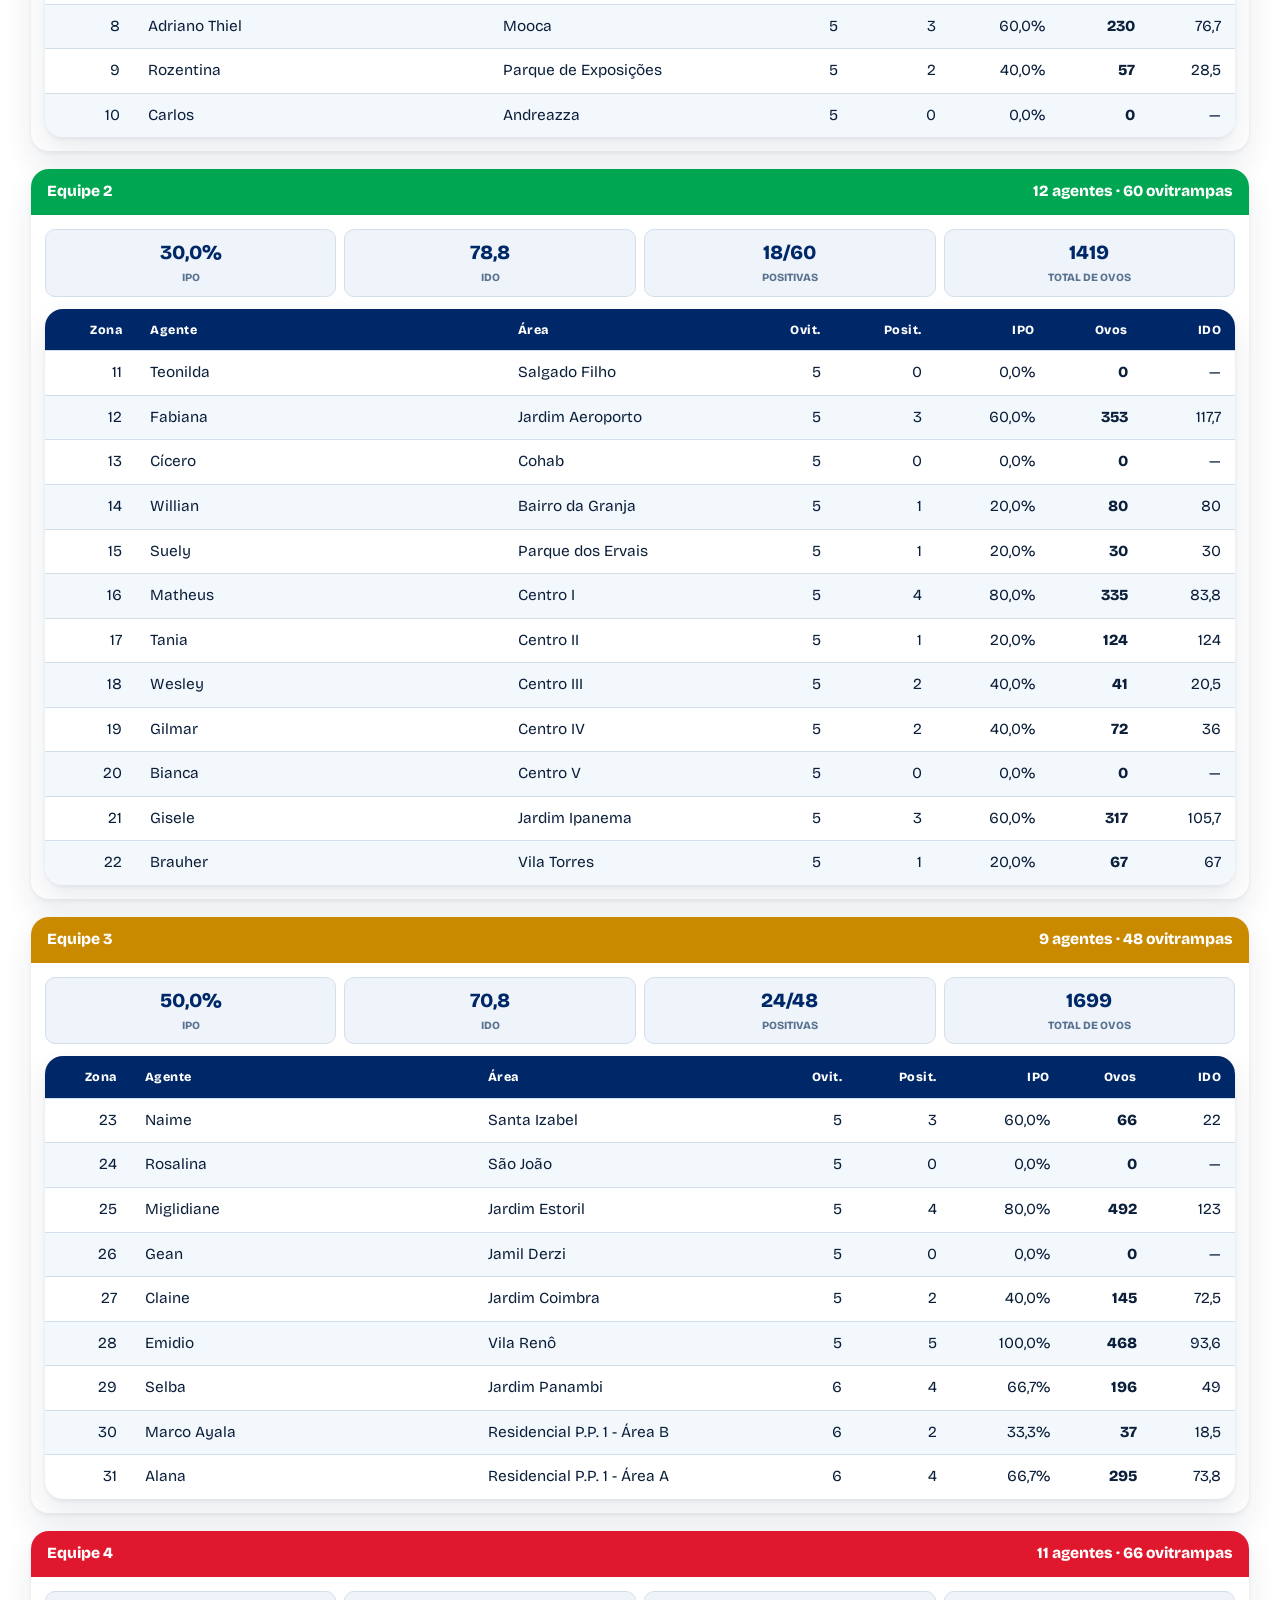
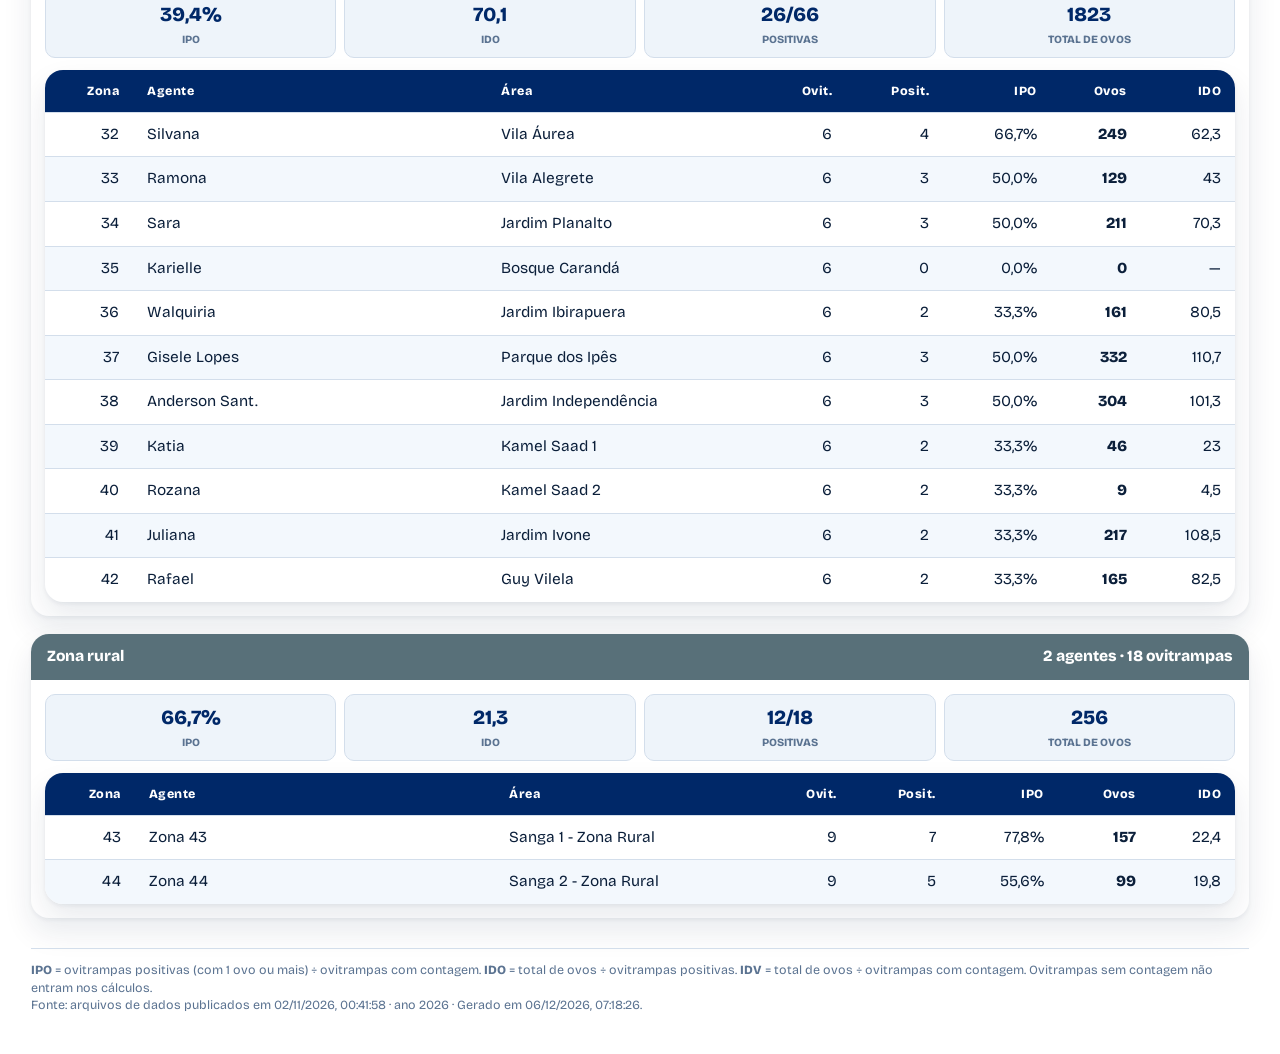
==== commit 43407345: "Gestao: tabelas usam toda a largura, letras maiores" ====
--- a/gestao.html
+++ b/gestao.html
@@ -8,16 +8,16 @@
 <link rel="icon" type="image/png" href="assets/img/favicon.png">
 <link rel="preload" href="assets/fonts/bricolage-800.woff2" as="font" type="font/woff2" crossorigin>
 <link rel="preload" href="assets/fonts/unbounded-900.woff2" as="font" type="font/woff2" crossorigin>
-<link rel="stylesheet" href="assets/css/tokens.css?v=fcddf236">
-<link rel="stylesheet" href="assets/vendor/leaflet.css?v=fcddf236">
-<link rel="stylesheet" href="assets/css/gestao.css?v=fcddf236">
+<link rel="stylesheet" href="assets/css/tokens.css?v=f2c02aa5">
+<link rel="stylesheet" href="assets/vendor/leaflet.css?v=f2c02aa5">
+<link rel="stylesheet" href="assets/css/gestao.css?v=f2c02aa5">
 <link rel="stylesheet" href="assets/css/tema-escuro.css?v=0">
 <script>var m="claro";try{if(localStorage.getItem("ovTema")==="escuro")m="escuro"}catch(e){}document.documentElement.setAttribute("data-tema",m)</script>
 </head>
 <body data-pagina="gestao">
 <div id="splash" role="status"><div data-splash-txt>Carregando dados…</div></div>
 <header class="top">
-  <div class="brand"><img alt="Prefeitura Municipal de Ponta Porã" src="assets/img/logo-2x.png?v=fcddf236" width="158" height="60"><div><h1>Painel de gestão — ovitrampas</h1><p>SEV - Setor de endemias e vetores · Ponta Porã/MS</p></div></div>
+  <div class="brand"><img alt="Prefeitura Municipal de Ponta Porã" src="assets/img/logo-2x.png?v=f2c02aa5" width="158" height="60"><div><h1>Painel de gestão — ovitrampas</h1><p>SEV - Setor de endemias e vetores · Ponta Porã/MS</p></div></div>
   <div class="kpis hk" id="kpis" aria-label="Indicadores gerais"></div>
   <div class="acoes noprint"><span id="atual"></span><button id="btnImp" class="pri" type="button">Imprimir / PDF desta aba</button><button id="btnImpTudo" type="button">Imprimir tudo</button><button id="btnTema" type="button" aria-pressed="false">Tema escuro</button><label class="anosel" for="selAno">Ano <select id="selAno" aria-label="Ano dos resultados"></select></label><button id="btnRec" type="button">Atualizar</button><a class="bt" id="linkApp" href="index.html">Mapa de campo</a></div>
   <div class="faixa"><i style="width:38%;background:var(--navy)"></i><i style="width:30%;background:var(--blue)"></i><i style="width:14%;background:var(--green)"></i><i style="width:11%;background:var(--yellow)"></i><i style="width:7%;background:var(--red)"></i></div>
@@ -48,15 +48,15 @@
 
 
 
-<script src="assets/vendor/leaflet.js?v=fcddf236"></script>
-<script src="assets/vendor/leaflet-heat.js?v=fcddf236"></script>
-<script src="assets/js/boot.js?v=fcddf236"></script>
-<script src="assets/js/gestao/01-base.js?v=fcddf236"></script>
-<script src="assets/js/gestao/02-anual-focos.js?v=fcddf236"></script>
-<script src="assets/js/gestao/03-alertas-hist.js?v=fcddf236"></script>
-<script src="assets/js/gestao/04-imprimir.js?v=fcddf236"></script>
-<script src="assets/js/gestao/05-whatsapp.js?v=fcddf236"></script>
+<script src="assets/vendor/leaflet.js?v=f2c02aa5"></script>
+<script src="assets/vendor/leaflet-heat.js?v=f2c02aa5"></script>
+<script src="assets/js/boot.js?v=f2c02aa5"></script>
+<script src="assets/js/gestao/01-base.js?v=f2c02aa5"></script>
+<script src="assets/js/gestao/02-anual-focos.js?v=f2c02aa5"></script>
+<script src="assets/js/gestao/03-alertas-hist.js?v=f2c02aa5"></script>
+<script src="assets/js/gestao/04-imprimir.js?v=f2c02aa5"></script>
+<script src="assets/js/gestao/05-whatsapp.js?v=f2c02aa5"></script>
 <script src="assets/js/gestao/05b-zap-imagem.js?v=0"></script>
-<script src="assets/js/gestao/06-extras.js?v=fcddf236"></script>
+<script src="assets/js/gestao/06-extras.js?v=f2c02aa5"></script>
 </body>
 </html>
--- a/assets/css/gestao.css
+++ b/assets/css/gestao.css
@@ -320,3 +320,17 @@
 #mapa,#mapaM{height:clamp(320px,56vh,820px)}
 @media (min-width:1700px){html{font-size:17px}}
 @media (min-width:2200px){html{font-size:19px}}
+
+/* tabelas usam toda a largura disponível, com letras e espaçamento maiores */
+.alts{grid-template-columns:1fr!important}
+.duas,.duas2,.duas3,.zapgrid{grid-template-columns:repeat(auto-fit,minmax(min(100%,680px),1fr))!important}
+.tw{width:100%}
+.tw table,table{width:100%;font-size:clamp(14px,.5vw + 9px,18px)}
+th{font-size:clamp(12.5px,.35vw + 8px,15px);padding:12px 14px}
+td{padding:11px 14px}
+td:nth-child(2):not(.n){min-width:240px}
+table.heat{font-size:clamp(12.5px,.35vw + 8px,15px)}
+table.heat td.n{min-width:clamp(46px,3vw,64px)}
+td svg{max-width:100%}
+.cx>svg[viewBox],.cx svg[role=img]{max-height:clamp(240px,44vh,500px)}
+.bandbars{max-width:min(100%,1000px)}
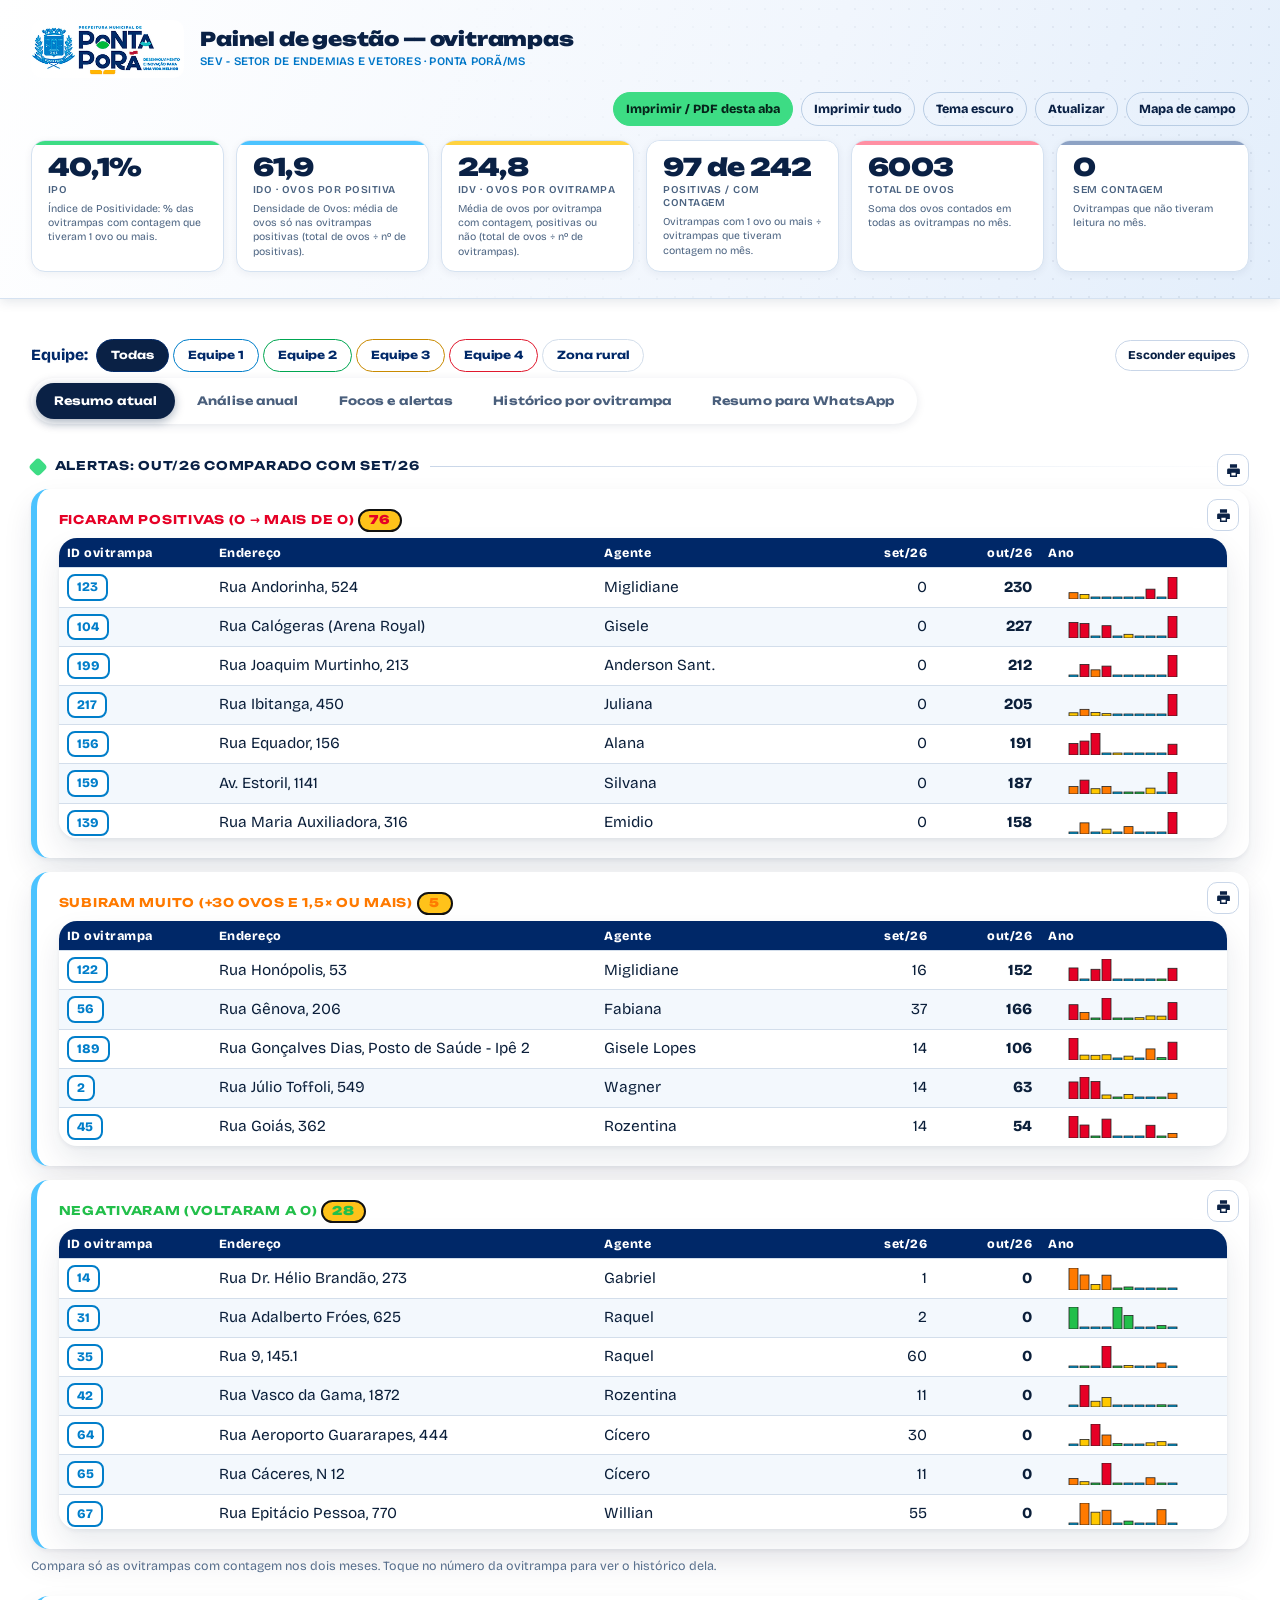
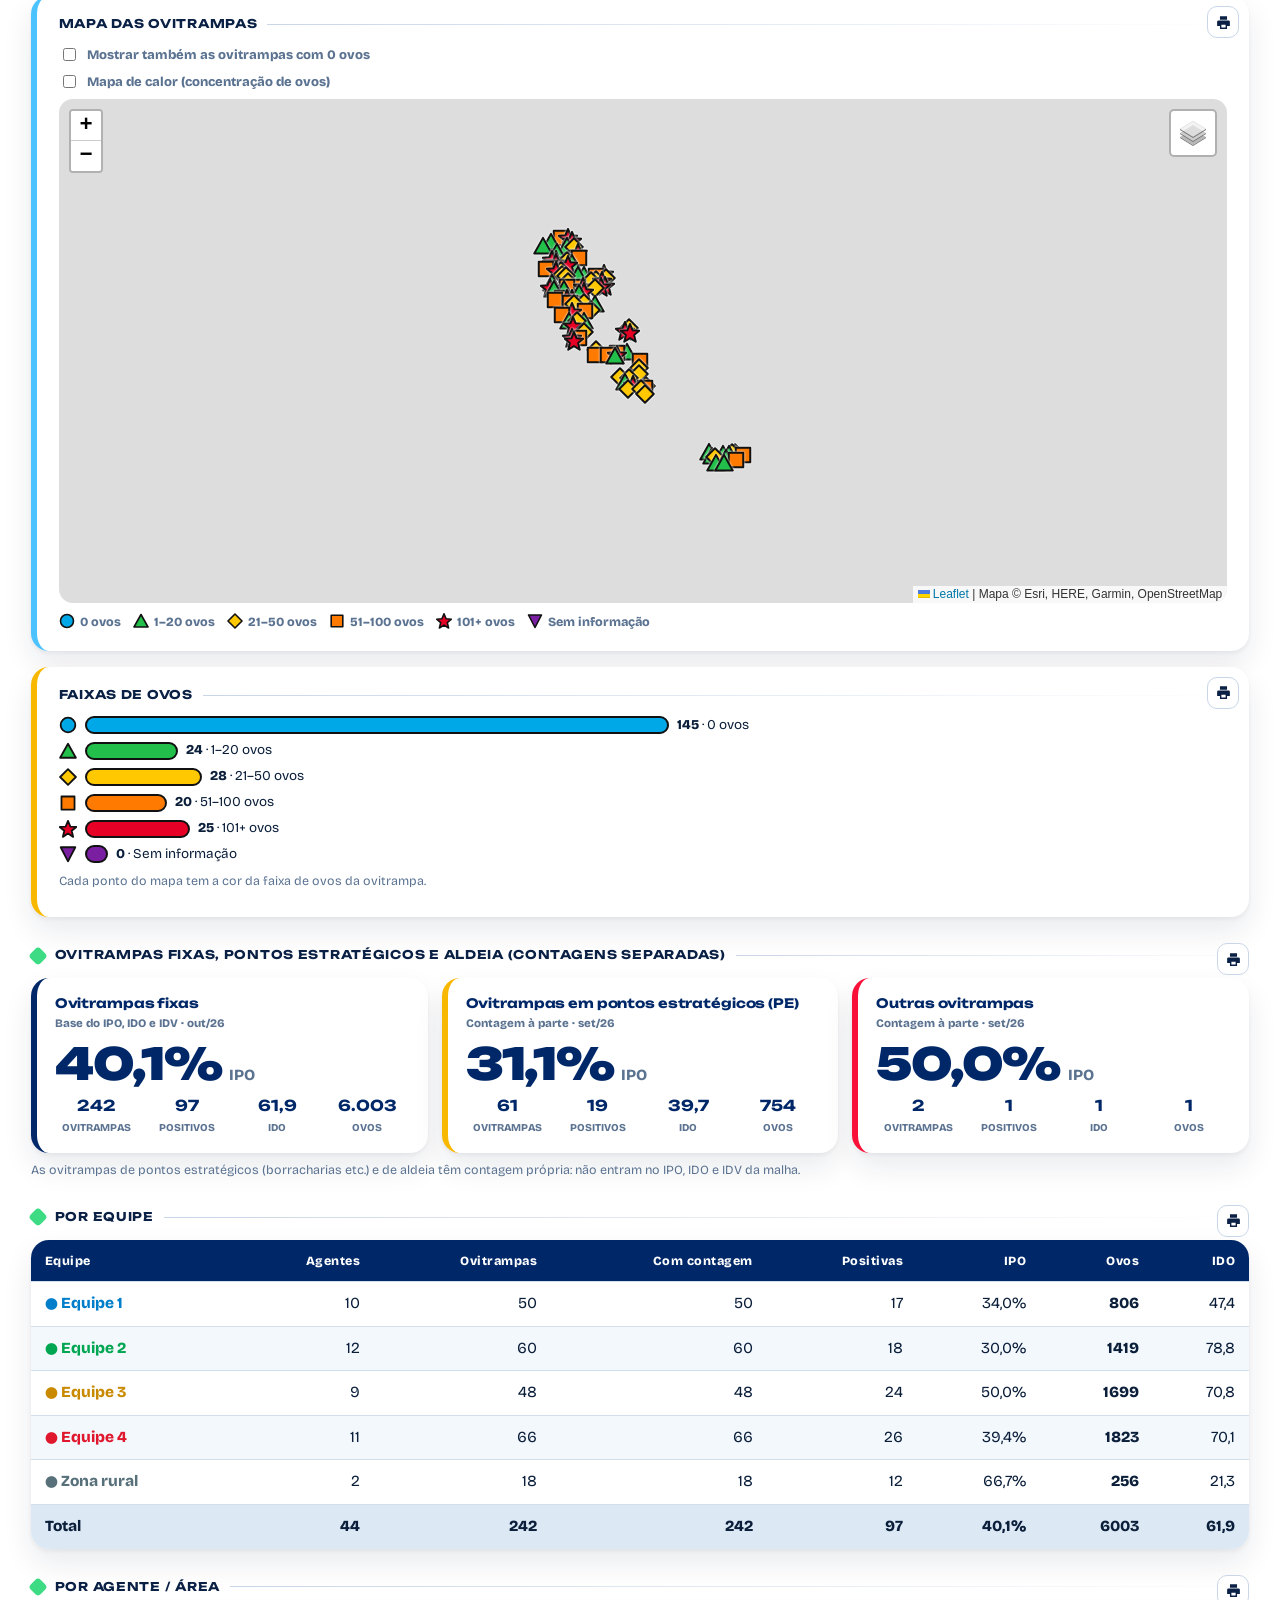
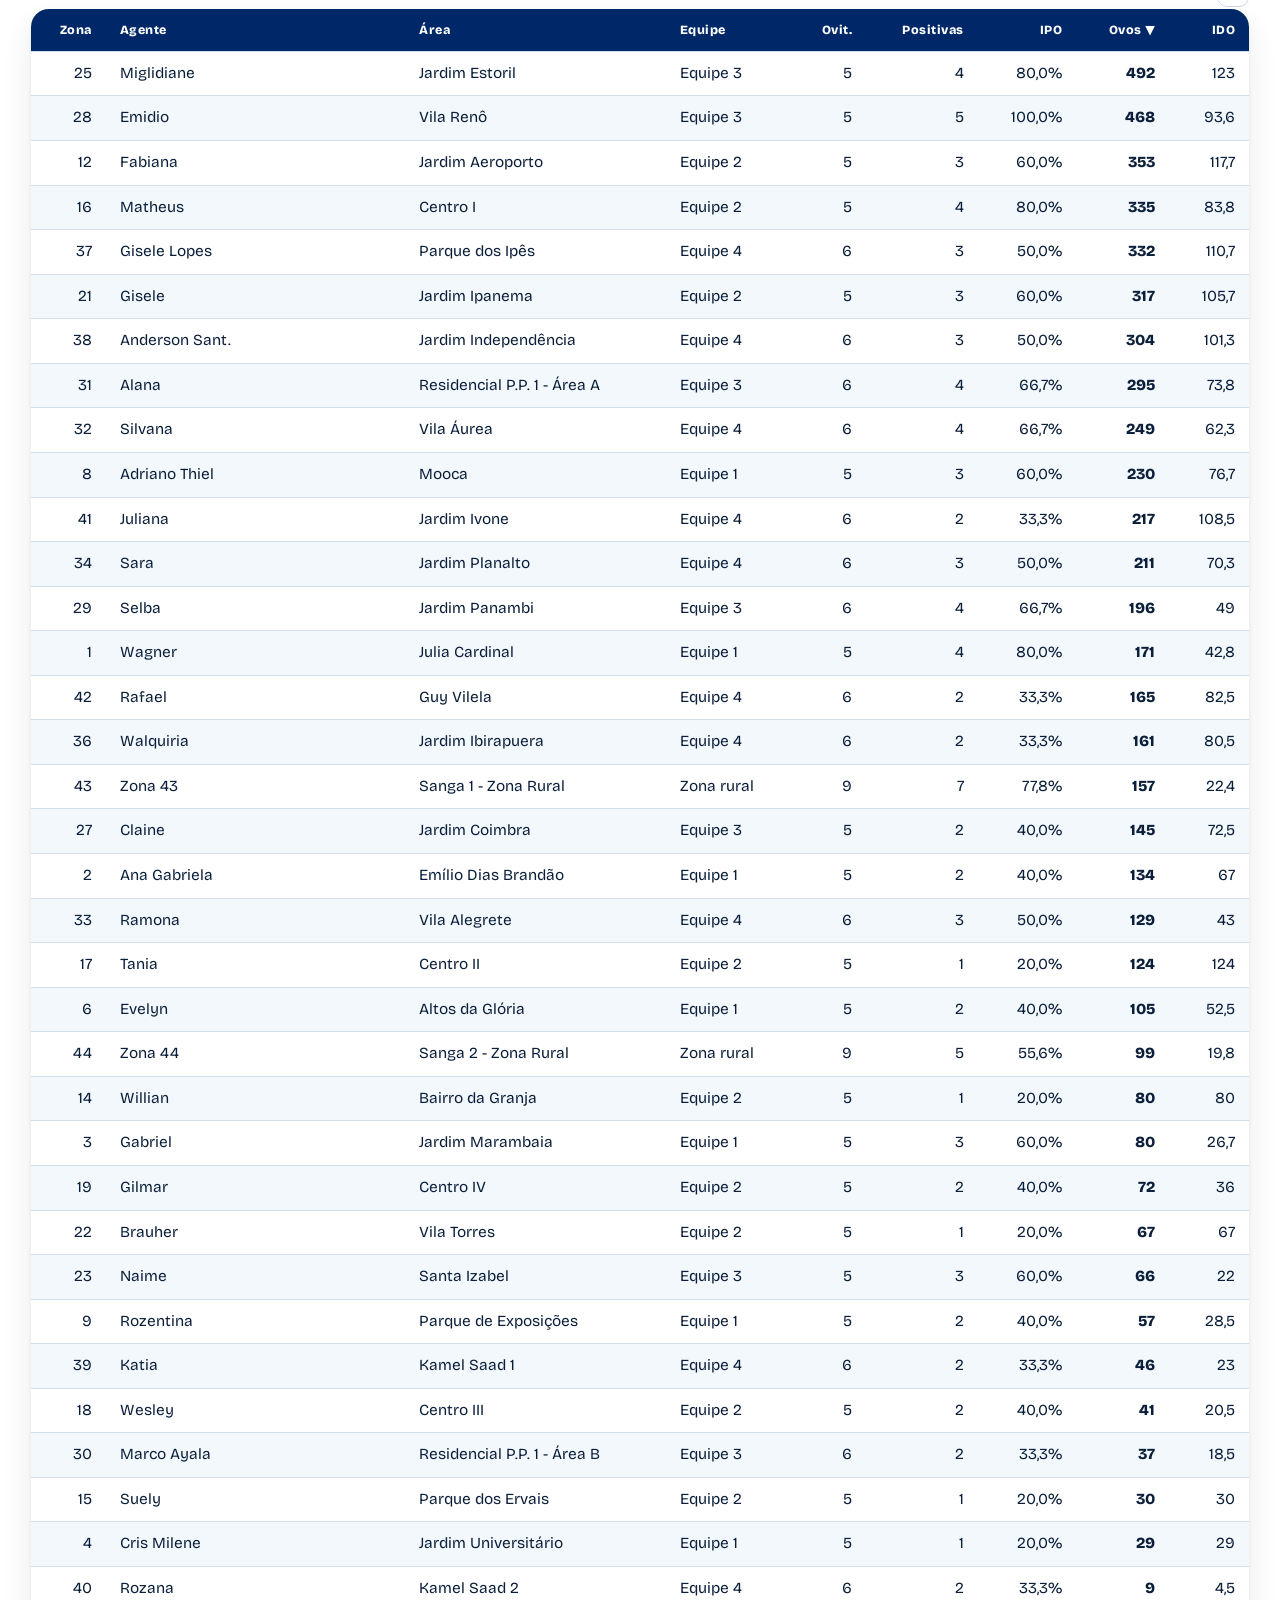
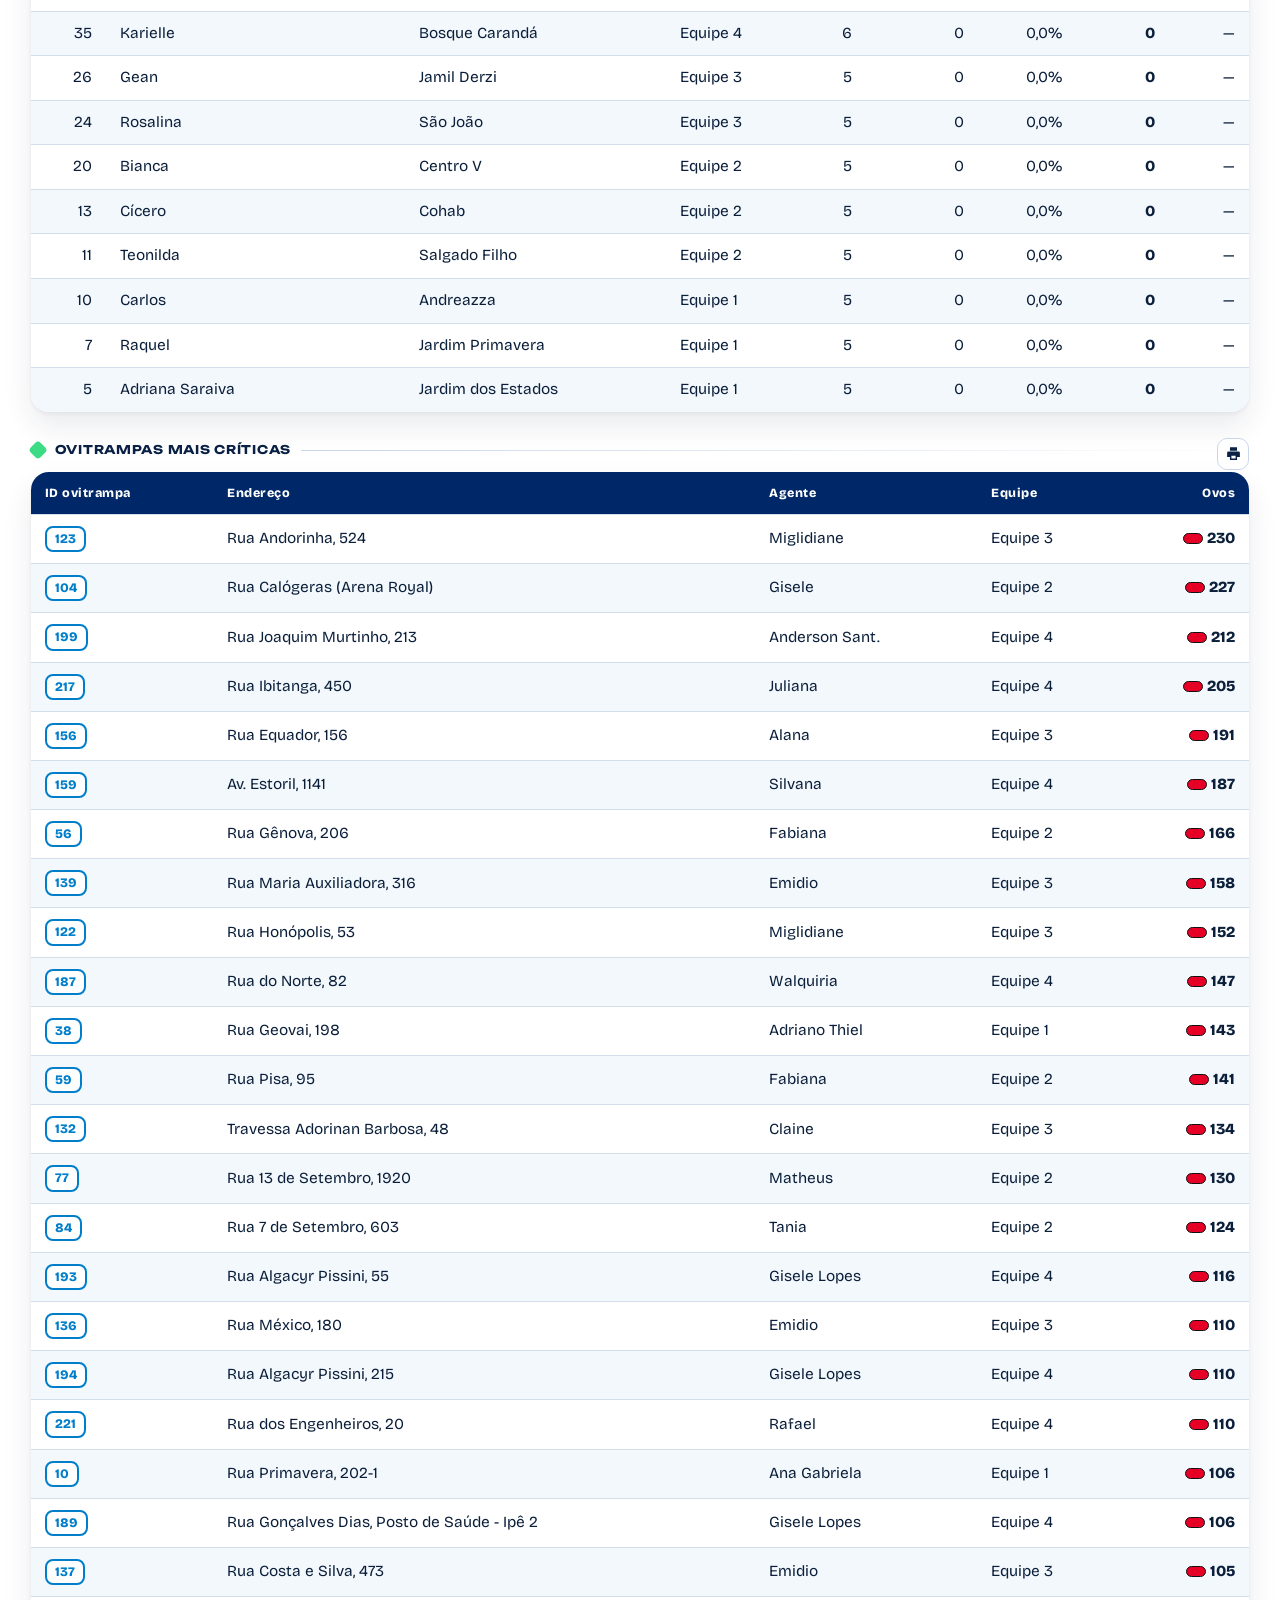
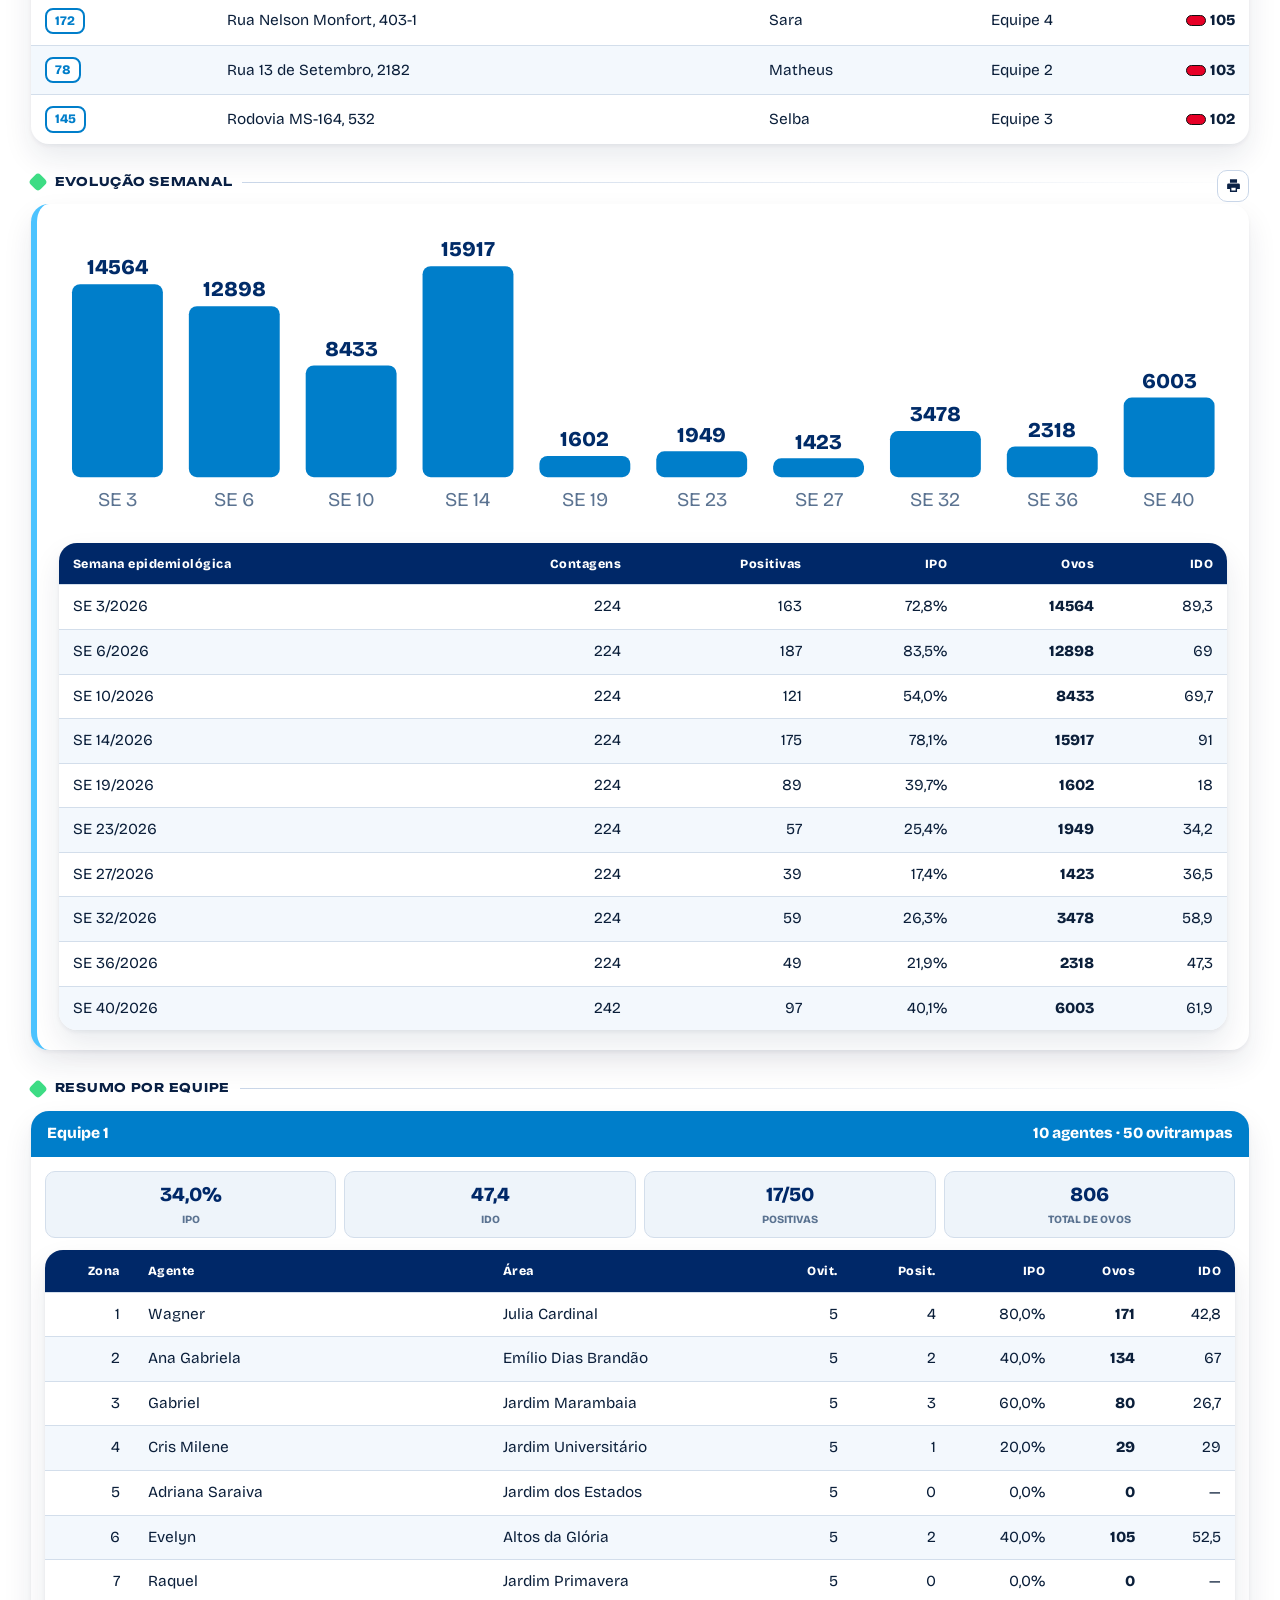
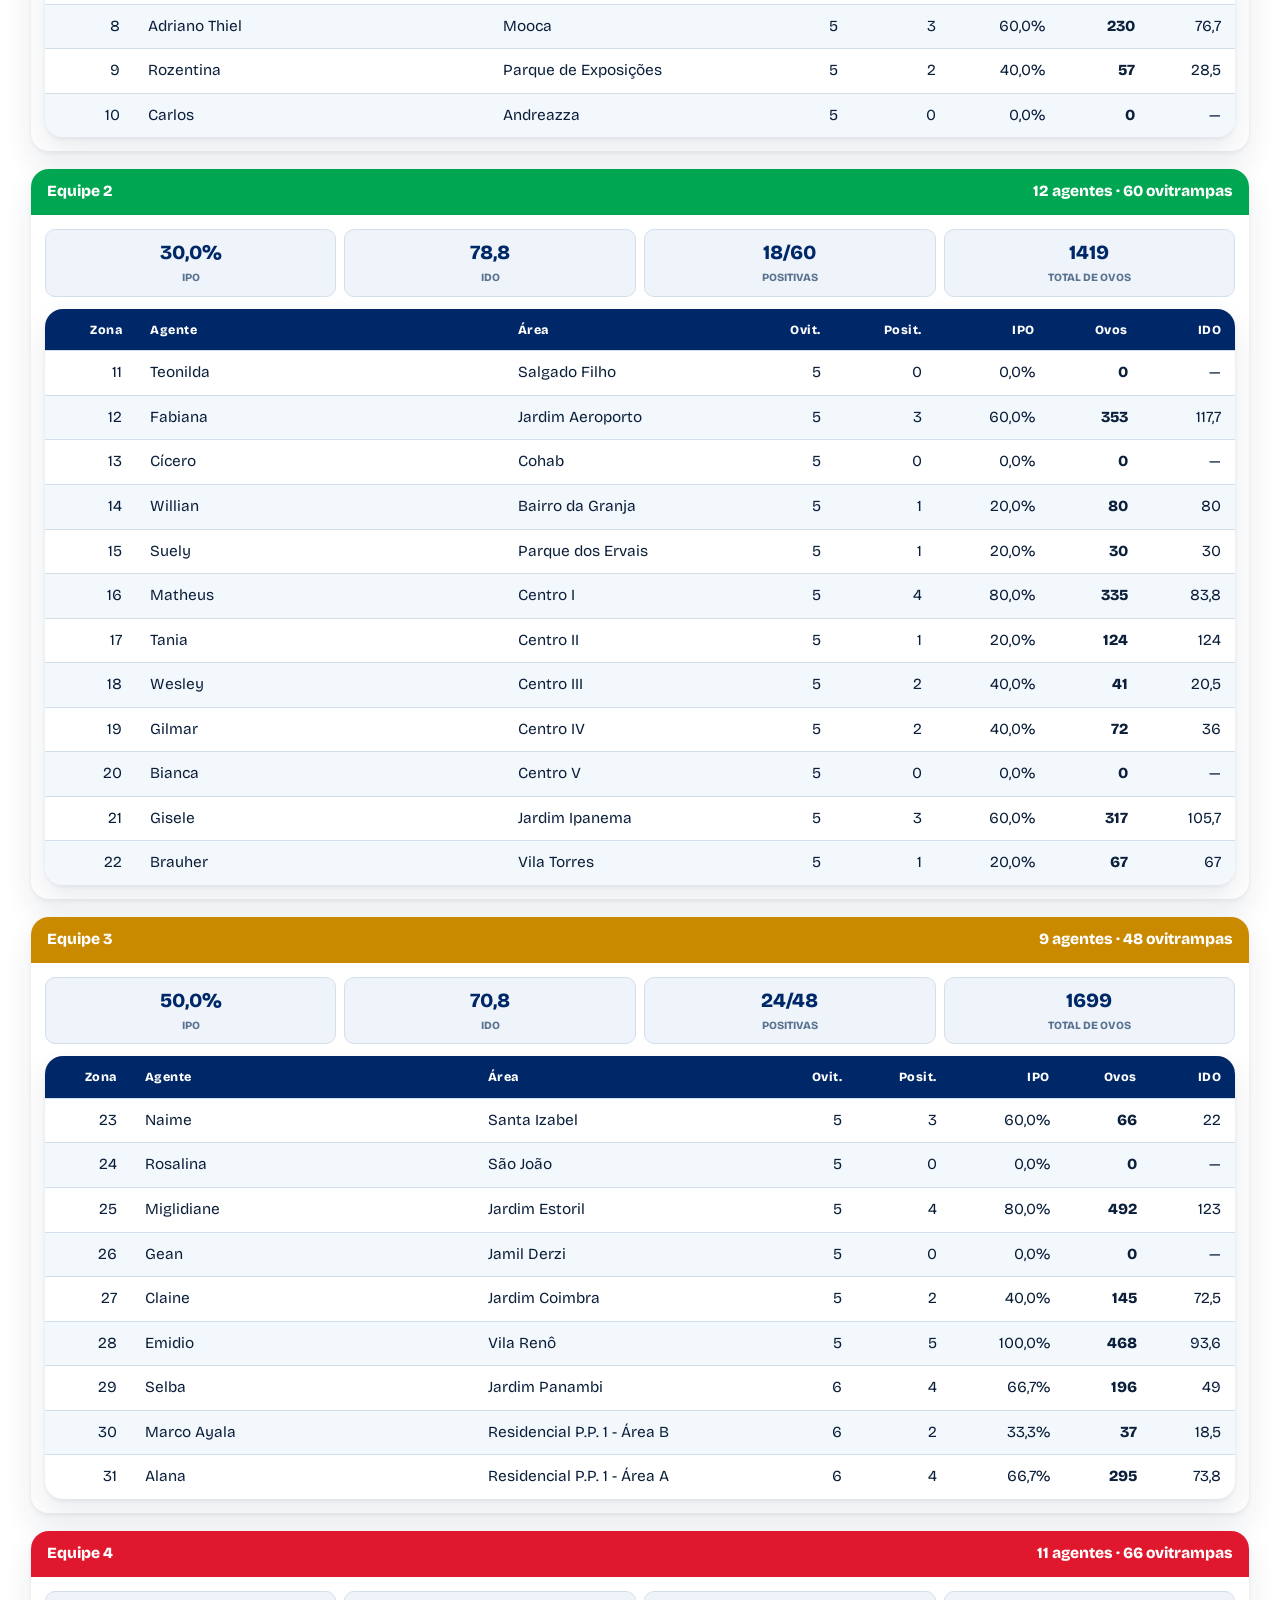
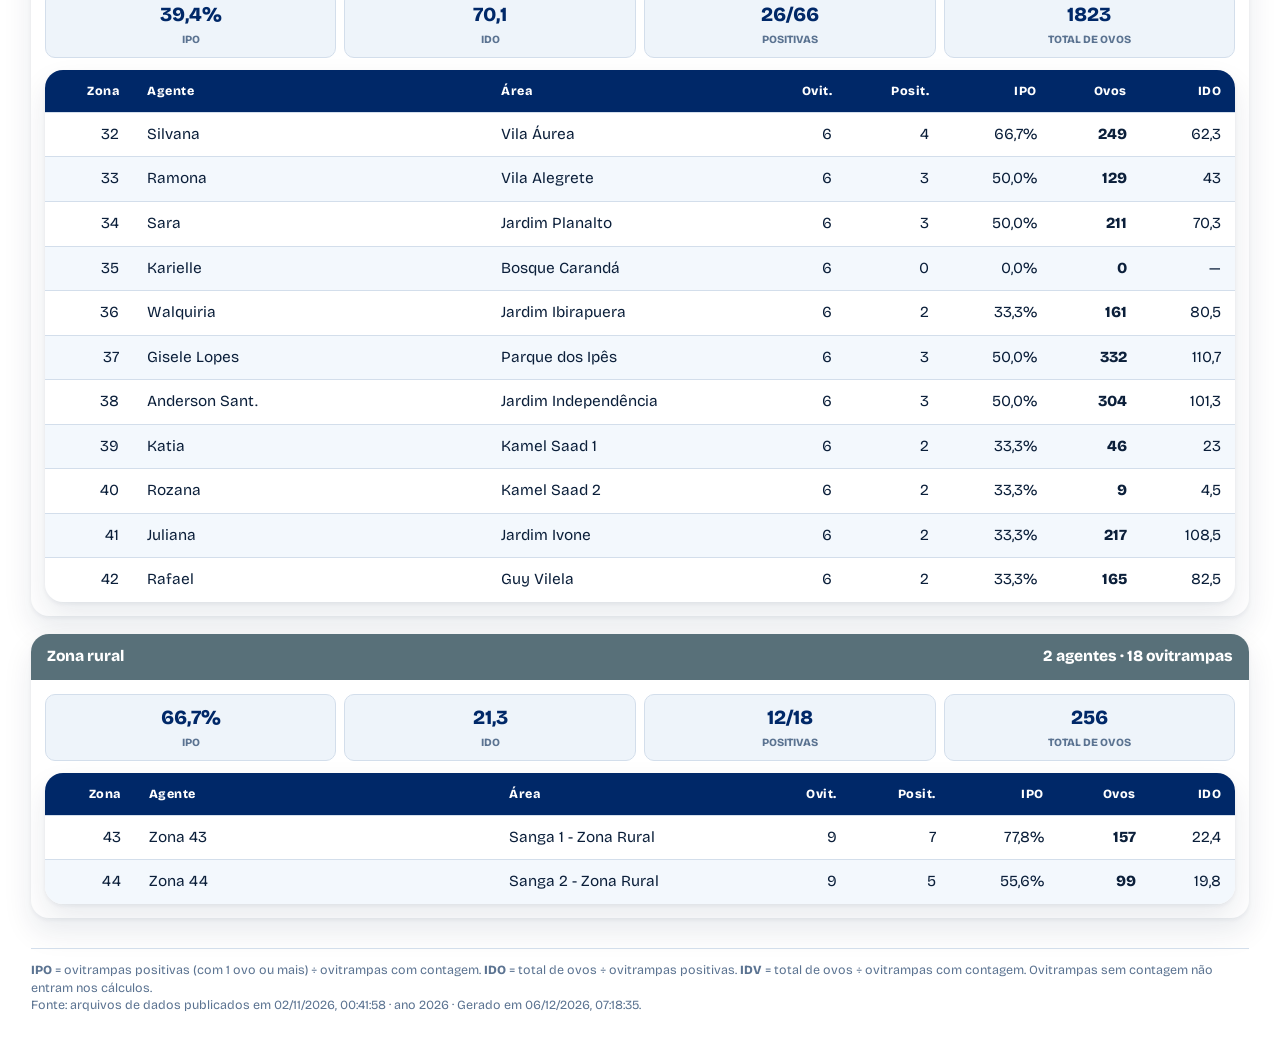
==== commit 08fcbcb5: "Gestao: colunas das tabelas de alertas alinhadas" ====
--- a/gestao.html
+++ b/gestao.html
@@ -8,16 +8,16 @@
 <link rel="icon" type="image/png" href="assets/img/favicon.png">
 <link rel="preload" href="assets/fonts/bricolage-800.woff2" as="font" type="font/woff2" crossorigin>
 <link rel="preload" href="assets/fonts/unbounded-900.woff2" as="font" type="font/woff2" crossorigin>
-<link rel="stylesheet" href="assets/css/tokens.css?v=f2c02aa5">
-<link rel="stylesheet" href="assets/vendor/leaflet.css?v=f2c02aa5">
-<link rel="stylesheet" href="assets/css/gestao.css?v=f2c02aa5">
+<link rel="stylesheet" href="assets/css/tokens.css?v=bd50c4f0">
+<link rel="stylesheet" href="assets/vendor/leaflet.css?v=bd50c4f0">
+<link rel="stylesheet" href="assets/css/gestao.css?v=bd50c4f0">
 <link rel="stylesheet" href="assets/css/tema-escuro.css?v=0">
 <script>var m="claro";try{if(localStorage.getItem("ovTema")==="escuro")m="escuro"}catch(e){}document.documentElement.setAttribute("data-tema",m)</script>
 </head>
 <body data-pagina="gestao">
 <div id="splash" role="status"><div data-splash-txt>Carregando dados…</div></div>
 <header class="top">
-  <div class="brand"><img alt="Prefeitura Municipal de Ponta Porã" src="assets/img/logo-2x.png?v=f2c02aa5" width="158" height="60"><div><h1>Painel de gestão — ovitrampas</h1><p>SEV - Setor de endemias e vetores · Ponta Porã/MS</p></div></div>
+  <div class="brand"><img alt="Prefeitura Municipal de Ponta Porã" src="assets/img/logo-2x.png?v=bd50c4f0" width="158" height="60"><div><h1>Painel de gestão — ovitrampas</h1><p>SEV - Setor de endemias e vetores · Ponta Porã/MS</p></div></div>
   <div class="kpis hk" id="kpis" aria-label="Indicadores gerais"></div>
   <div class="acoes noprint"><span id="atual"></span><button id="btnImp" class="pri" type="button">Imprimir / PDF desta aba</button><button id="btnImpTudo" type="button">Imprimir tudo</button><button id="btnTema" type="button" aria-pressed="false">Tema escuro</button><label class="anosel" for="selAno">Ano <select id="selAno" aria-label="Ano dos resultados"></select></label><button id="btnRec" type="button">Atualizar</button><a class="bt" id="linkApp" href="index.html">Mapa de campo</a></div>
   <div class="faixa"><i style="width:38%;background:var(--navy)"></i><i style="width:30%;background:var(--blue)"></i><i style="width:14%;background:var(--green)"></i><i style="width:11%;background:var(--yellow)"></i><i style="width:7%;background:var(--red)"></i></div>
@@ -48,15 +48,15 @@
 
 
 
-<script src="assets/vendor/leaflet.js?v=f2c02aa5"></script>
-<script src="assets/vendor/leaflet-heat.js?v=f2c02aa5"></script>
-<script src="assets/js/boot.js?v=f2c02aa5"></script>
-<script src="assets/js/gestao/01-base.js?v=f2c02aa5"></script>
-<script src="assets/js/gestao/02-anual-focos.js?v=f2c02aa5"></script>
-<script src="assets/js/gestao/03-alertas-hist.js?v=f2c02aa5"></script>
-<script src="assets/js/gestao/04-imprimir.js?v=f2c02aa5"></script>
-<script src="assets/js/gestao/05-whatsapp.js?v=f2c02aa5"></script>
+<script src="assets/vendor/leaflet.js?v=bd50c4f0"></script>
+<script src="assets/vendor/leaflet-heat.js?v=bd50c4f0"></script>
+<script src="assets/js/boot.js?v=bd50c4f0"></script>
+<script src="assets/js/gestao/01-base.js?v=bd50c4f0"></script>
+<script src="assets/js/gestao/02-anual-focos.js?v=bd50c4f0"></script>
+<script src="assets/js/gestao/03-alertas-hist.js?v=bd50c4f0"></script>
+<script src="assets/js/gestao/04-imprimir.js?v=bd50c4f0"></script>
+<script src="assets/js/gestao/05-whatsapp.js?v=bd50c4f0"></script>
 <script src="assets/js/gestao/05b-zap-imagem.js?v=0"></script>
-<script src="assets/js/gestao/06-extras.js?v=f2c02aa5"></script>
+<script src="assets/js/gestao/06-extras.js?v=bd50c4f0"></script>
 </body>
 </html>
--- a/assets/css/gestao.css
+++ b/assets/css/gestao.css
@@ -334,3 +334,12 @@
 td svg{max-width:100%}
 .cx>svg[viewBox],.cx svg[role=img]{max-height:clamp(240px,44vh,500px)}
 .bandbars{max-width:min(100%,1000px)}
+/* alertas: as três tabelas têm as mesmas colunas, com larguras idênticas (alinhadas entre si) */
+.alts table{table-layout:fixed;width:100%}
+.alts th:nth-child(1),.alts td:nth-child(1){width:13%}
+.alts th:nth-child(2),.alts td:nth-child(2){width:33%;min-width:0!important;white-space:normal}
+.alts th:nth-child(3),.alts td:nth-child(3){width:20%}
+.alts th:nth-child(4),.alts td:nth-child(4),.alts th:nth-child(5),.alts td:nth-child(5){width:9%}
+.alts th:nth-child(6),.alts td:nth-child(6){width:16%}
+.alts td{overflow:hidden;text-overflow:ellipsis}
+.alts td svg{width:100%;max-width:150px}
